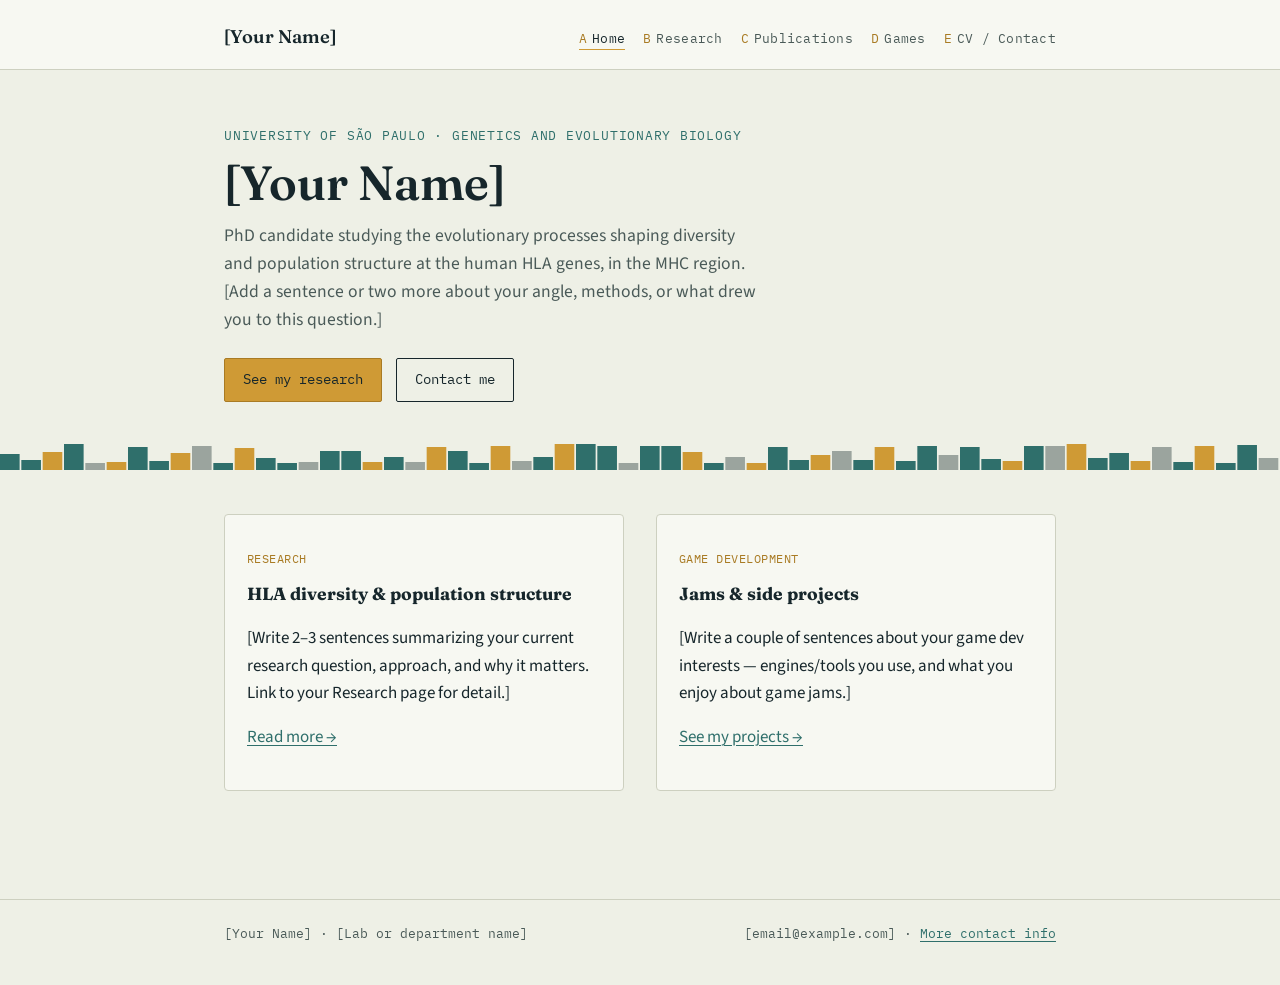
==== index.html @ cb24257e "Add files via upload" ====
<!DOCTYPE html>
<html lang="en">
<head>
<meta charset="UTF-8">
<meta name="viewport" content="width=device-width, initial-scale=1">
<title>[Your Name] — Genetics &amp; Evolutionary Biology</title>
<meta name="description" content="[One-sentence description of you and your work, for search engines and link previews]">
<link rel="preconnect" href="https://fonts.googleapis.com">
<link href="https://fonts.googleapis.com/css2?family=Fraunces:opsz,wght@9..144,500;9..144,600&family=Source+Sans+3:wght@400;600&family=IBM+Plex+Mono:wght@400;500&display=swap" rel="stylesheet">
<link rel="stylesheet" href="style.css">
</head>
<body>

<header class="site">
  <div class="site-header-inner">
    <a class="site-name" href="index.html">[Your Name]</a>
    <nav class="loci" aria-label="Primary">
      <a href="index.html" aria-current="page"><span class="tag">A</span>Home</a>
      <a href="research.html"><span class="tag">B</span>Research</a>
      <a href="publications.html"><span class="tag">C</span>Publications</a>
      <a href="games.html"><span class="tag">D</span>Games</a>
      <a href="cv.html"><span class="tag">E</span>CV / Contact</a>
    </nav>
  </div>
</header>

<main>
  <div class="wrap">
    <section class="hero">
      <p class="eyebrow">University of São Paulo · Genetics and Evolutionary Biology</p>
      <h1 class="display">[Your Name]</h1>
      <p class="subtitle">
        PhD candidate studying the evolutionary processes shaping diversity and population
        structure at the human HLA genes, in the MHC region.
        [Add a sentence or two more about your angle, methods, or what drew you to this question.]
      </p>
      <div class="cta-row">
        <a class="button primary" href="research.html">See my research</a>
        <a class="button" href="cv.html">Contact me</a>
      </div>
    </section>
  </div>

  <svg class="bar-divider" viewBox="0 0 900 28" preserveAspectRatio="none" xmlns="http://www.w3.org/2000/svg" aria-hidden="true"><rect x="0.0" y="12" width="13.80" height="16"/><rect x="15.0" y="18" width="13.80" height="10"/><rect x="30.0" y="10" width="13.80" height="18"/><rect x="45.0" y="2" width="13.80" height="26"/><rect x="60.0" y="21" width="13.80" height="7"/><rect x="75.0" y="20" width="13.80" height="8"/><rect x="90.0" y="5" width="13.80" height="23"/><rect x="105.0" y="19" width="13.80" height="9"/><rect x="120.0" y="11" width="13.80" height="17"/><rect x="135.0" y="4" width="13.80" height="24"/><rect x="150.0" y="21" width="13.80" height="7"/><rect x="165.0" y="6" width="13.80" height="22"/><rect x="180.0" y="16" width="13.80" height="12"/><rect x="195.0" y="21" width="13.80" height="7"/><rect x="210.0" y="20" width="13.80" height="8"/><rect x="225.0" y="9" width="13.80" height="19"/><rect x="240.0" y="9" width="13.80" height="19"/><rect x="255.0" y="20" width="13.80" height="8"/><rect x="270.0" y="15" width="13.80" height="13"/><rect x="285.0" y="20" width="13.80" height="8"/><rect x="300.0" y="5" width="13.80" height="23"/><rect x="315.0" y="9" width="13.80" height="19"/><rect x="330.0" y="21" width="13.80" height="7"/><rect x="345.0" y="4" width="13.80" height="24"/><rect x="360.0" y="19" width="13.80" height="9"/><rect x="375.0" y="15" width="13.80" height="13"/><rect x="390.0" y="2" width="13.80" height="26"/><rect x="405.0" y="2" width="13.80" height="26"/><rect x="420.0" y="4" width="13.80" height="24"/><rect x="435.0" y="21" width="13.80" height="7"/><rect x="450.0" y="4" width="13.80" height="24"/><rect x="465.0" y="4" width="13.80" height="24"/><rect x="480.0" y="10" width="13.80" height="18"/><rect x="495.0" y="21" width="13.80" height="7"/><rect x="510.0" y="15" width="13.80" height="13"/><rect x="525.0" y="21" width="13.80" height="7"/><rect x="540.0" y="5" width="13.80" height="23"/><rect x="555.0" y="18" width="13.80" height="10"/><rect x="570.0" y="13" width="13.80" height="15"/><rect x="585.0" y="9" width="13.80" height="19"/><rect x="600.0" y="18" width="13.80" height="10"/><rect x="615.0" y="5" width="13.80" height="23"/><rect x="630.0" y="19" width="13.80" height="9"/><rect x="645.0" y="4" width="13.80" height="24"/><rect x="660.0" y="13" width="13.80" height="15"/><rect x="675.0" y="5" width="13.80" height="23"/><rect x="690.0" y="17" width="13.80" height="11"/><rect x="705.0" y="19" width="13.80" height="9"/><rect x="720.0" y="4" width="13.80" height="24"/><rect x="735.0" y="4" width="13.80" height="24"/><rect x="750.0" y="2" width="13.80" height="26"/><rect x="765.0" y="16" width="13.80" height="12"/><rect x="780.0" y="11" width="13.80" height="17"/><rect x="795.0" y="19" width="13.80" height="9"/><rect x="810.0" y="5" width="13.80" height="23"/><rect x="825.0" y="20" width="13.80" height="8"/><rect x="840.0" y="4" width="13.80" height="24"/><rect x="855.0" y="21" width="13.80" height="7"/><rect x="870.0" y="3" width="13.80" height="25"/><rect x="885.0" y="16" width="13.80" height="12"/></svg>

  <div class="wrap">
    <section class="block two-col">
      <div class="card">
        <p class="tag-code">Research</p>
        <h3>HLA diversity &amp; population structure</h3>
        <p>[Write 2–3 sentences summarizing your current research question, approach, and why it matters. Link to your Research page for detail.]</p>
        <p><a href="research.html">Read more →</a></p>
      </div>
      <div class="card">
        <p class="tag-code">Game development</p>
        <h3>Jams &amp; side projects</h3>
        <p>[Write a couple of sentences about your game dev interests — engines/tools you use, and what you enjoy about game jams.]</p>
        <p><a href="games.html">See my projects →</a></p>
      </div>
    </section>
  </div>
</main>

<footer class="site">
  <div class="wrap">
    <span>[Your Name] · [Lab or department name]</span>
    <span>[email@example.com] · <a href="cv.html">More contact info</a></span>
  </div>
</footer>

</body>
</html>
---- style.css ----
/* ============================================================
   Design tokens
   Palette nods to lab materials: agar-pale background, deep
   ink-teal text, an ethidium-glow amber for emphasis, and a
   chromatogram teal for secondary accents.
   ============================================================ */
:root {
  --paper: #eef0e6;      /* pale sage — agar plate */
  --paper-raised: #f7f8f2;
  --ink: #16262b;        /* deep teal-black — body text */
  --ink-soft: #4a5a58;   /* muted text */
  --amber: #cf9a35;      /* UV-glow amber — primary accent */
  --amber-deep: #a97b24;
  --teal: #2f6f6b;       /* chromatogram teal — secondary accent */
  --line: #cdd0c0;       /* hairline dividers */

  --display: "Fraunces", Georgia, serif;
  --body: "Source Sans 3", -apple-system, BlinkMacSystemFont, sans-serif;
  --mono: "IBM Plex Mono", ui-monospace, Menlo, monospace;
}

* { box-sizing: border-box; }

html { scroll-behavior: smooth; }

body {
  margin: 0;
  background: var(--paper);
  color: var(--ink);
  font-family: var(--body);
  font-size: 17px;
  line-height: 1.6;
}

img { max-width: 100%; }

a {
  color: var(--teal);
  text-decoration-thickness: 1px;
  text-underline-offset: 3px;
}
a:hover { color: var(--amber-deep); }

:focus-visible {
  outline: 2px solid var(--amber);
  outline-offset: 3px;
}

.wrap {
  max-width: 880px;
  margin: 0 auto;
  padding: 0 24px;
}

/* ---------------- Header / nav ---------------- */

header.site {
  border-bottom: 1px solid var(--line);
  background: var(--paper-raised);
}

.site-header-inner {
  max-width: 880px;
  margin: 0 auto;
  padding: 22px 24px 18px;
  display: flex;
  flex-wrap: wrap;
  align-items: baseline;
  justify-content: space-between;
  gap: 12px;
}

.site-name {
  font-family: var(--display);
  font-size: 1.15rem;
  font-weight: 600;
  color: var(--ink);
  text-decoration: none;
}

nav.loci {
  display: flex;
  flex-wrap: wrap;
  gap: 4px 18px;
  font-family: var(--mono);
  font-size: 0.82rem;
  letter-spacing: 0.02em;
}

nav.loci a {
  color: var(--ink-soft);
  text-decoration: none;
  white-space: nowrap;
}
nav.loci a .tag {
  color: var(--amber-deep);
  margin-right: 5px;
}
nav.loci a:hover,
nav.loci a[aria-current="page"] {
  color: var(--ink);
}
nav.loci a[aria-current="page"] {
  border-bottom: 1px solid var(--amber);
}

/* ---------------- Diversity bar (signature motif) ----------------
   A strip of varying-height bars, styled after an allele-frequency
   spectrum, used as a divider between sections. Not literal data —
   a decorative echo of the subject. */

.bar-divider {
  display: block;
  width: 100%;
  height: 28px;
  margin: 0;
}
.bar-divider rect { fill: var(--teal); }
.bar-divider rect:nth-child(3n) { fill: var(--amber); }
.bar-divider rect:nth-child(5n) { fill: var(--ink-soft); opacity: 0.5; }

/* ---------------- Hero ---------------- */

.hero {
  padding: 56px 0 40px;
}

.eyebrow {
  font-family: var(--mono);
  font-size: 0.8rem;
  color: var(--teal);
  letter-spacing: 0.06em;
  text-transform: uppercase;
  margin: 0 0 10px;
}

h1.display {
  font-family: var(--display);
  font-weight: 600;
  font-size: clamp(2.1rem, 5vw, 3rem);
  line-height: 1.1;
  margin: 0 0 12px;
}

.subtitle {
  font-size: 1.1rem;
  color: var(--ink-soft);
  max-width: 60ch;
  margin: 0 0 24px;
}

.cta-row {
  display: flex;
  flex-wrap: wrap;
  gap: 14px;
}

.button {
  display: inline-block;
  font-family: var(--mono);
  font-size: 0.85rem;
  padding: 10px 18px;
  border: 1px solid var(--ink);
  border-radius: 2px;
  text-decoration: none;
  color: var(--ink);
}
.button:hover {
  background: var(--ink);
  color: var(--paper-raised);
}
.button.primary {
  background: var(--amber);
  border-color: var(--amber-deep);
  color: var(--ink);
}
.button.primary:hover {
  background: var(--amber-deep);
  color: var(--paper-raised);
}

/* ---------------- Sections ---------------- */

main { padding-bottom: 64px; }

section.block {
  padding: 44px 0;
  border-bottom: 1px solid var(--line);
}
section.block:last-of-type { border-bottom: none; }

h2.section-title {
  font-family: var(--display);
  font-size: 1.5rem;
  margin: 0 0 6px;
}

.section-lede {
  color: var(--ink-soft);
  max-width: 62ch;
  margin: 0 0 24px;
}

.two-col {
  display: grid;
  grid-template-columns: 1fr 1fr;
  gap: 32px;
}
@media (max-width: 640px) {
  .two-col { grid-template-columns: 1fr; }
}

.card {
  background: var(--paper-raised);
  border: 1px solid var(--line);
  border-radius: 4px;
  padding: 22px;
}

.card h3 {
  font-family: var(--display);
  font-size: 1.1rem;
  margin: 0 0 8px;
}

.tag-code {
  font-family: var(--mono);
  font-size: 0.75rem;
  color: var(--amber-deep);
  text-transform: uppercase;
  letter-spacing: 0.04em;
}

ul.plain {
  list-style: none;
  margin: 0;
  padding: 0;
}
ul.plain li {
  padding: 14px 0;
  border-top: 1px solid var(--line);
}
ul.plain li:first-child { border-top: none; }

.placeholder {
  color: var(--ink-soft);
  font-style: italic;
}

.contact-list {
  display: grid;
  gap: 10px;
  font-family: var(--mono);
  font-size: 0.95rem;
}

/* ---------------- Footer ---------------- */

footer.site {
  border-top: 1px solid var(--line);
  padding: 24px 0 40px;
}
footer.site .wrap {
  display: flex;
  flex-wrap: wrap;
  justify-content: space-between;
  gap: 12px;
  font-family: var(--mono);
  font-size: 0.8rem;
  color: var(--ink-soft);
}
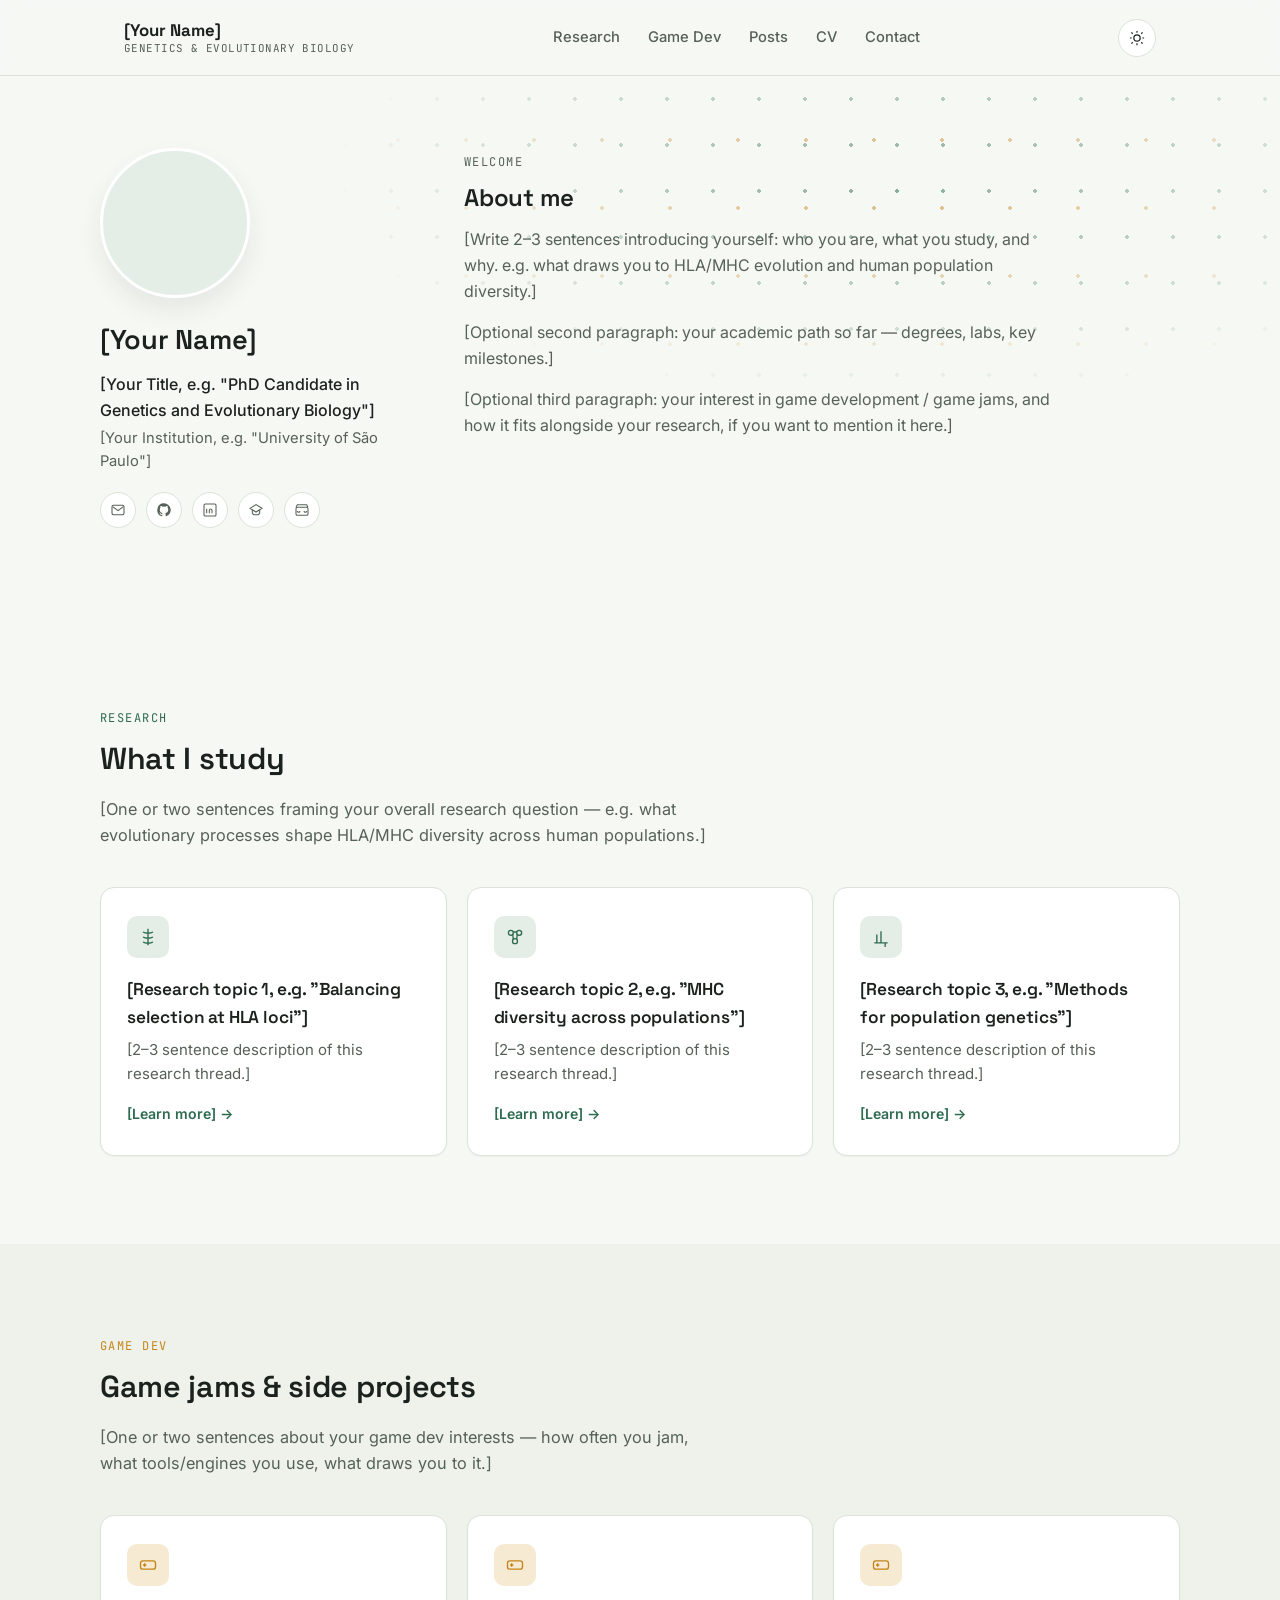
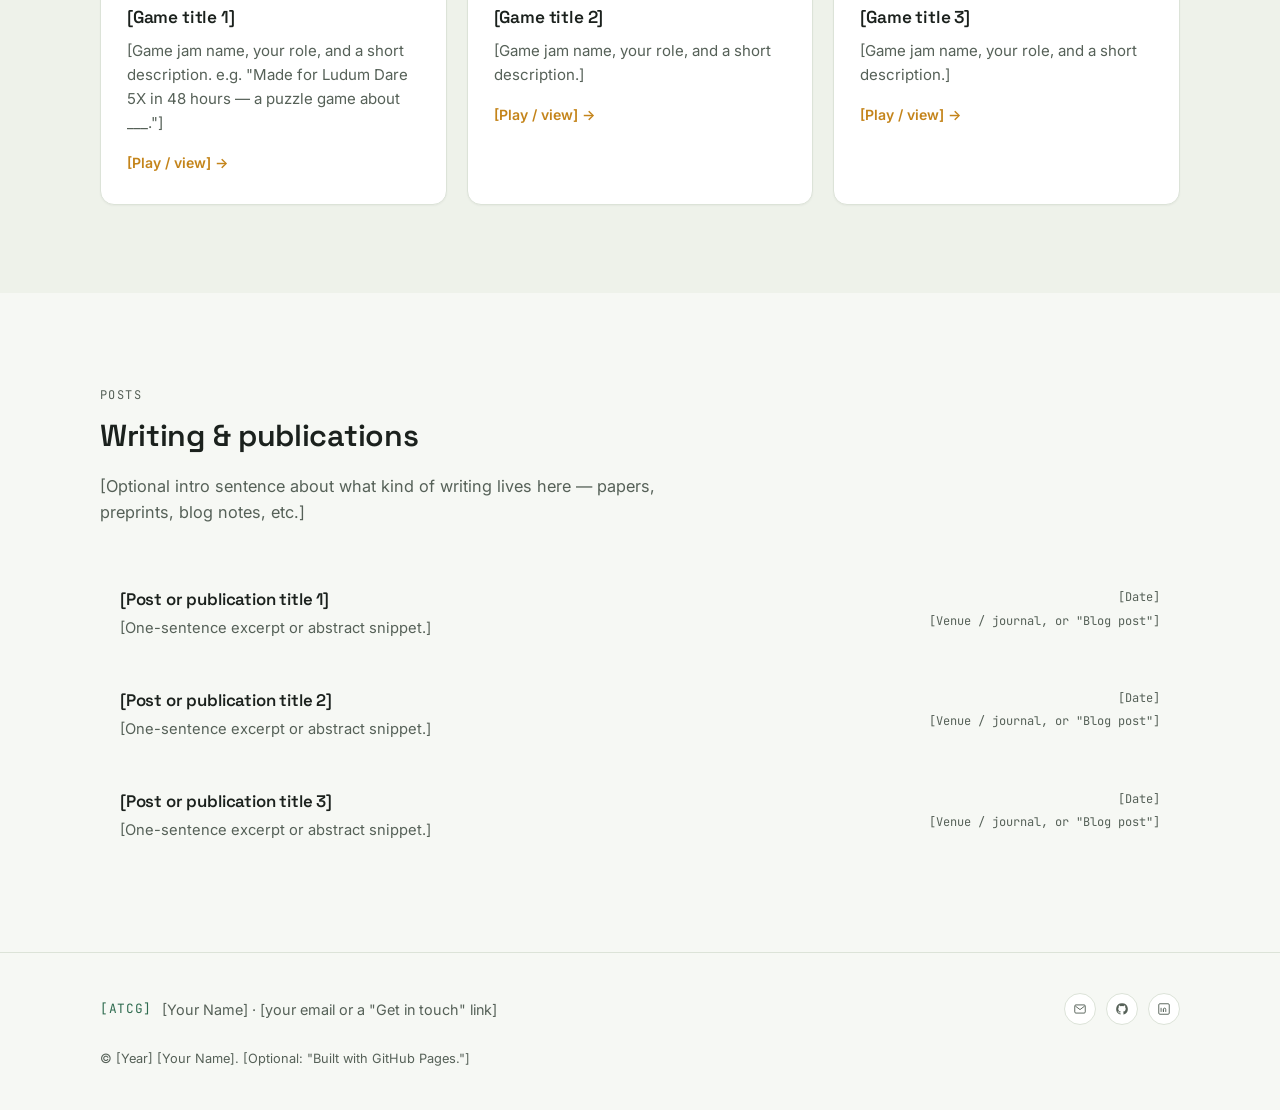
==== commit b781a16e: "First iteration" ====
--- a/index.html
+++ b/index.html
@@ -1,72 +1,244 @@
 <!DOCTYPE html>
-<html lang="en">
+<html lang="en" data-theme="light">
 <head>
 <meta charset="UTF-8">
-<meta name="viewport" content="width=device-width, initial-scale=1">
-<title>[Your Name] — Genetics &amp; Evolutionary Biology</title>
-<meta name="description" content="[One-sentence description of you and your work, for search engines and link previews]">
+<meta name="viewport" content="width=device-width, initial-scale=1.0">
+<title>[Your Name] — [Your Title]</title>
+<meta name="description" content="[Write a one-sentence description of you/your research for search engines and link previews]">
+
+<!-- Fonts: Space Grotesk (display), Inter (body), JetBrains Mono (utility/mono) -->
 <link rel="preconnect" href="https://fonts.googleapis.com">
-<link href="https://fonts.googleapis.com/css2?family=Fraunces:opsz,wght@9..144,500;9..144,600&family=Source+Sans+3:wght@400;600&family=IBM+Plex+Mono:wght@400;500&display=swap" rel="stylesheet">
+<link rel="preconnect" href="https://fonts.gstatic.com" crossorigin>
+<link href="https://fonts.googleapis.com/css2?family=Space+Grotesk:wght@500;600;700&family=Inter:wght@400;500;600&family=JetBrains+Mono:wght@400;500&display=swap" rel="stylesheet">
+
 <link rel="stylesheet" href="style.css">
 </head>
 <body>
 
-<header class="site">
-  <div class="site-header-inner">
-    <a class="site-name" href="index.html">[Your Name]</a>
-    <nav class="loci" aria-label="Primary">
-      <a href="index.html" aria-current="page"><span class="tag">A</span>Home</a>
-      <a href="research.html"><span class="tag">B</span>Research</a>
-      <a href="publications.html"><span class="tag">C</span>Publications</a>
-      <a href="games.html"><span class="tag">D</span>Games</a>
-      <a href="cv.html"><span class="tag">E</span>CV / Contact</a>
+<!-- ============ NAV ============ -->
+<header class="nav" id="nav">
+  <div class="nav-inner">
+    <a href="#top" class="nav-brand">
+      <span class="nav-name">[Your Name]</span>
+      <span class="nav-tagline">Genetics &amp; Evolutionary Biology</span>
+    </a>
+
+    <nav class="nav-links" id="nav-links">
+      <a href="#research">Research</a>
+      <a href="#gamedev">Game Dev</a>
+      <a href="#posts">Posts</a>
+      <a href="[link to your CV PDF]">CV</a>
+      <a href="#contact">Contact</a>
     </nav>
+
+    <div class="nav-controls">
+      <button class="theme-toggle" id="theme-toggle" aria-label="Toggle dark mode">
+        <svg class="icon-sun" viewBox="0 0 24 24" fill="none" stroke="currentColor" stroke-width="1.6"><circle cx="12" cy="12" r="4.2"/><path d="M12 2.5v2.4M12 19.1v2.4M4.6 4.6l1.7 1.7M17.7 17.7l1.7 1.7M2.5 12h2.4M19.1 12h2.4M4.6 19.4l1.7-1.7M17.7 6.3l1.7-1.7"/></svg>
+        <svg class="icon-moon" viewBox="0 0 24 24" fill="none" stroke="currentColor" stroke-width="1.6"><path d="M20 14.5A8.5 8.5 0 1 1 9.5 4a6.8 6.8 0 0 0 10.5 10.5z"/></svg>
+      </button>
+      <button class="nav-burger" id="nav-burger" aria-label="Open menu" aria-expanded="false">
+        <span></span><span></span><span></span>
+      </button>
+    </div>
   </div>
 </header>
 
-<main>
-  <div class="wrap">
-    <section class="hero">
-      <p class="eyebrow">University of São Paulo · Genetics and Evolutionary Biology</p>
-      <h1 class="display">[Your Name]</h1>
-      <p class="subtitle">
-        PhD candidate studying the evolutionary processes shaping diversity and population
-        structure at the human HLA genes, in the MHC region.
-        [Add a sentence or two more about your angle, methods, or what drew you to this question.]
-      </p>
-      <div class="cta-row">
-        <a class="button primary" href="research.html">See my research</a>
-        <a class="button" href="cv.html">Contact me</a>
-      </div>
-    </section>
-  </div>
-
-  <svg class="bar-divider" viewBox="0 0 900 28" preserveAspectRatio="none" xmlns="http://www.w3.org/2000/svg" aria-hidden="true"><rect x="0.0" y="12" width="13.80" height="16"/><rect x="15.0" y="18" width="13.80" height="10"/><rect x="30.0" y="10" width="13.80" height="18"/><rect x="45.0" y="2" width="13.80" height="26"/><rect x="60.0" y="21" width="13.80" height="7"/><rect x="75.0" y="20" width="13.80" height="8"/><rect x="90.0" y="5" width="13.80" height="23"/><rect x="105.0" y="19" width="13.80" height="9"/><rect x="120.0" y="11" width="13.80" height="17"/><rect x="135.0" y="4" width="13.80" height="24"/><rect x="150.0" y="21" width="13.80" height="7"/><rect x="165.0" y="6" width="13.80" height="22"/><rect x="180.0" y="16" width="13.80" height="12"/><rect x="195.0" y="21" width="13.80" height="7"/><rect x="210.0" y="20" width="13.80" height="8"/><rect x="225.0" y="9" width="13.80" height="19"/><rect x="240.0" y="9" width="13.80" height="19"/><rect x="255.0" y="20" width="13.80" height="8"/><rect x="270.0" y="15" width="13.80" height="13"/><rect x="285.0" y="20" width="13.80" height="8"/><rect x="300.0" y="5" width="13.80" height="23"/><rect x="315.0" y="9" width="13.80" height="19"/><rect x="330.0" y="21" width="13.80" height="7"/><rect x="345.0" y="4" width="13.80" height="24"/><rect x="360.0" y="19" width="13.80" height="9"/><rect x="375.0" y="15" width="13.80" height="13"/><rect x="390.0" y="2" width="13.80" height="26"/><rect x="405.0" y="2" width="13.80" height="26"/><rect x="420.0" y="4" width="13.80" height="24"/><rect x="435.0" y="21" width="13.80" height="7"/><rect x="450.0" y="4" width="13.80" height="24"/><rect x="465.0" y="4" width="13.80" height="24"/><rect x="480.0" y="10" width="13.80" height="18"/><rect x="495.0" y="21" width="13.80" height="7"/><rect x="510.0" y="15" width="13.80" height="13"/><rect x="525.0" y="21" width="13.80" height="7"/><rect x="540.0" y="5" width="13.80" height="23"/><rect x="555.0" y="18" width="13.80" height="10"/><rect x="570.0" y="13" width="13.80" height="15"/><rect x="585.0" y="9" width="13.80" height="19"/><rect x="600.0" y="18" width="13.80" height="10"/><rect x="615.0" y="5" width="13.80" height="23"/><rect x="630.0" y="19" width="13.80" height="9"/><rect x="645.0" y="4" width="13.80" height="24"/><rect x="660.0" y="13" width="13.80" height="15"/><rect x="675.0" y="5" width="13.80" height="23"/><rect x="690.0" y="17" width="13.80" height="11"/><rect x="705.0" y="19" width="13.80" height="9"/><rect x="720.0" y="4" width="13.80" height="24"/><rect x="735.0" y="4" width="13.80" height="24"/><rect x="750.0" y="2" width="13.80" height="26"/><rect x="765.0" y="16" width="13.80" height="12"/><rect x="780.0" y="11" width="13.80" height="17"/><rect x="795.0" y="19" width="13.80" height="9"/><rect x="810.0" y="5" width="13.80" height="23"/><rect x="825.0" y="20" width="13.80" height="8"/><rect x="840.0" y="4" width="13.80" height="24"/><rect x="855.0" y="21" width="13.80" height="7"/><rect x="870.0" y="3" width="13.80" height="25"/><rect x="885.0" y="16" width="13.80" height="12"/></svg>
-
-  <div class="wrap">
-    <section class="block two-col">
-      <div class="card">
-        <p class="tag-code">Research</p>
-        <h3>HLA diversity &amp; population structure</h3>
-        <p>[Write 2–3 sentences summarizing your current research question, approach, and why it matters. Link to your Research page for detail.]</p>
-        <p><a href="research.html">Read more →</a></p>
-      </div>
-      <div class="card">
-        <p class="tag-code">Game development</p>
-        <h3>Jams &amp; side projects</h3>
-        <p>[Write a couple of sentences about your game dev interests — engines/tools you use, and what you enjoy about game jams.]</p>
-        <p><a href="games.html">See my projects →</a></p>
-      </div>
-    </section>
-  </div>
+<main id="top">
+
+  <!-- ============ HERO ============ -->
+  <section class="hero">
+    <div class="hero-motif" aria-hidden="true"></div>
+    <div class="hero-inner">
+
+      <div class="hero-profile">
+        <div class="hero-photo">
+          <!-- Replace src below with your photo, e.g. assets/profile.jpg -->
+          <img src="[path to your photo]" alt="[Your Name]" onerror="this.style.display='none'; this.parentElement.classList.add('photo-empty')">
+        </div>
+        <h1 class="hero-name">[Your Name]</h1>
+        <p class="hero-role">[Your Title, e.g. "PhD Candidate in Genetics and Evolutionary Biology"]</p>
+        <p class="hero-affiliation">[Your Institution, e.g. "University of São Paulo"]</p>
+
+        <ul class="social-row">
+          <li><a href="[mailto:you@example.com]" aria-label="Email">
+            <svg viewBox="0 0 24 24" fill="none" stroke="currentColor" stroke-width="1.6"><rect x="3" y="5" width="18" height="14" rx="2"/><path d="m4 7 8 6 8-6"/></svg>
+          </a></li>
+          <li><a href="[your GitHub URL]" aria-label="GitHub">
+            <svg viewBox="0 0 24 24" fill="currentColor"><path d="M12 2a10 10 0 0 0-3.16 19.49c.5.09.68-.22.68-.48v-1.7c-2.78.6-3.37-1.34-3.37-1.34-.46-1.15-1.11-1.46-1.11-1.46-.91-.62.07-.6.07-.6 1 .07 1.53 1.03 1.53 1.03.89 1.53 2.34 1.09 2.91.83.09-.65.35-1.09.63-1.34-2.22-.25-4.56-1.11-4.56-4.94 0-1.09.39-1.98 1.03-2.68-.1-.25-.45-1.27.1-2.65 0 0 .84-.27 2.75 1.02a9.55 9.55 0 0 1 5 0c1.91-1.29 2.75-1.02 2.75-1.02.55 1.38.2 2.4.1 2.65.64.7 1.03 1.59 1.03 2.68 0 3.84-2.34 4.68-4.57 4.93.36.31.68.92.68 1.85v2.74c0 .27.18.58.69.48A10 10 0 0 0 12 2z"/></svg>
+          </a></li>
+          <li><a href="[your LinkedIn URL]" aria-label="LinkedIn">
+            <svg viewBox="0 0 24 24" fill="none" stroke="currentColor" stroke-width="1.6"><rect x="3" y="3" width="18" height="18" rx="2"/><path d="M7 10v7M7 7v.01M11 17v-4.5a2 2 0 0 1 4 0V17M11 12.5V17"/></svg>
+          </a></li>
+          <li><a href="[your Google Scholar URL]" aria-label="Google Scholar">
+            <svg viewBox="0 0 24 24" fill="none" stroke="currentColor" stroke-width="1.6"><path d="M3 9.5 12 4l9 5.5-9 5.5-9-5.5Z"/><path d="M6.5 11.5V16c0 1.5 2.5 3 5.5 3s5.5-1.5 5.5-3v-4.5"/></svg>
+          </a></li>
+          <li><a href="[your itch.io or game dev profile URL]" aria-label="itch.io">
+            <svg viewBox="0 0 24 24" fill="none" stroke="currentColor" stroke-width="1.6"><rect x="3" y="8" width="18" height="12" rx="2"/><path d="M3 8 5 4h14l2 4M9 13.5a2 2 0 1 1-4 0M19 13.5a2 2 0 1 1-4 0"/></svg>
+          </a></li>
+        </ul>
+      </div>
+
+      <div class="hero-bio">
+        <span class="eyebrow">Welcome</span>
+        <h2>About me</h2>
+        <p>[Write 2–3 sentences introducing yourself: who you are, what you study, and why. e.g. what draws you to HLA/MHC evolution and human population diversity.]</p>
+        <p>[Optional second paragraph: your academic path so far — degrees, labs, key milestones.]</p>
+        <p>[Optional third paragraph: your interest in game development / game jams, and how it fits alongside your research, if you want to mention it here.]</p>
+      </div>
+
+    </div>
+  </section>
+
+  <!-- ============ RESEARCH ============ -->
+  <section class="section" id="research">
+    <div class="section-inner">
+      <span class="eyebrow eyebrow-green">Research</span>
+      <h2 class="section-title">What I study</h2>
+      <p class="section-lede">[One or two sentences framing your overall research question — e.g. what evolutionary processes shape HLA/MHC diversity across human populations.]</p>
+
+      <div class="card-grid">
+
+        <article class="card card-green">
+          <div class="card-icon">
+            <svg viewBox="0 0 24 24" fill="none" stroke="currentColor" stroke-width="1.6"><path d="M12 2v20M6 6c3 2 9 2 12 0M6 12c3 2 9 2 12 0M6 18c3 2 9 2 12 0"/></svg>
+          </div>
+          <h3>[Research topic 1, e.g. "Balancing selection at HLA loci"]</h3>
+          <p>[2–3 sentence description of this research thread.]</p>
+          <a class="card-link" href="[link, e.g. to a paper or project page]">[Learn more] →</a>
+        </article>
+
+        <article class="card card-green">
+          <div class="card-icon">
+            <svg viewBox="0 0 24 24" fill="none" stroke="currentColor" stroke-width="1.6"><circle cx="7" cy="7" r="3"/><circle cx="17" cy="7" r="3"/><circle cx="12" cy="17" r="3"/><path d="M9.2 8.6 10 15M14.8 8.6 14 15M9.6 6h4.8"/></svg>
+          </div>
+          <h3>[Research topic 2, e.g. "MHC diversity across populations"]</h3>
+          <p>[2–3 sentence description of this research thread.]</p>
+          <a class="card-link" href="[link]">[Learn more] →</a>
+        </article>
+
+        <article class="card card-green">
+          <div class="card-icon">
+            <svg viewBox="0 0 24 24" fill="none" stroke="currentColor" stroke-width="1.6"><path d="M4 19h16M7 19V9M12 19V5M17 19v7"/></svg>
+          </div>
+          <h3>[Research topic 3, e.g. "Methods for population genetics"]</h3>
+          <p>[2–3 sentence description of this research thread.]</p>
+          <a class="card-link" href="[link]">[Learn more] →</a>
+        </article>
+
+      </div>
+    </div>
+  </section>
+
+  <!-- ============ GAME DEV ============ -->
+  <section class="section section-alt" id="gamedev">
+    <div class="section-inner">
+      <span class="eyebrow eyebrow-amber">Game Dev</span>
+      <h2 class="section-title">Game jams &amp; side projects</h2>
+      <p class="section-lede">[One or two sentences about your game dev interests — how often you jam, what tools/engines you use, what draws you to it.]</p>
+
+      <div class="card-grid">
+
+        <article class="card card-amber">
+          <div class="card-icon">
+            <svg viewBox="0 0 24 24" fill="none" stroke="currentColor" stroke-width="1.6"><rect x="3" y="7" width="18" height="10" rx="3"/><path d="M8 10v4M6 12h4M15.5 11.2h.01M18 13.2h.01"/></svg>
+          </div>
+          <h3>[Game title 1]</h3>
+          <p>[Game jam name, your role, and a short description. e.g. "Made for Ludum Dare 5X in 48 hours — a puzzle game about ___."]</p>
+          <a class="card-link" href="[link to itch.io page or repo]">[Play / view] →</a>
+        </article>
+
+        <article class="card card-amber">
+          <div class="card-icon">
+            <svg viewBox="0 0 24 24" fill="none" stroke="currentColor" stroke-width="1.6"><rect x="3" y="7" width="18" height="10" rx="3"/><path d="M8 10v4M6 12h4M15.5 11.2h.01M18 13.2h.01"/></svg>
+          </div>
+          <h3>[Game title 2]</h3>
+          <p>[Game jam name, your role, and a short description.]</p>
+          <a class="card-link" href="[link]">[Play / view] →</a>
+        </article>
+
+        <article class="card card-amber">
+          <div class="card-icon">
+            <svg viewBox="0 0 24 24" fill="none" stroke="currentColor" stroke-width="1.6"><rect x="3" y="7" width="18" height="10" rx="3"/><path d="M8 10v4M6 12h4M15.5 11.2h.01M18 13.2h.01"/></svg>
+          </div>
+          <h3>[Game title 3]</h3>
+          <p>[Game jam name, your role, and a short description.]</p>
+          <a class="card-link" href="[link]">[Play / view] →</a>
+        </article>
+
+      </div>
+    </div>
+  </section>
+
+  <!-- ============ POSTS / PUBLICATIONS ============ -->
+  <section class="section" id="posts">
+    <div class="section-inner">
+      <span class="eyebrow">Posts</span>
+      <h2 class="section-title">Writing &amp; publications</h2>
+      <p class="section-lede">[Optional intro sentence about what kind of writing lives here — papers, preprints, blog notes, etc.]</p>
+
+      <div class="post-list">
+
+        <a class="post-row" href="[link to post/paper 1]">
+          <div class="post-row-main">
+            <h3>[Post or publication title 1]</h3>
+            <p>[One-sentence excerpt or abstract snippet.]</p>
+          </div>
+          <div class="post-row-meta">
+            <span>[Date]</span>
+            <span>[Venue / journal, or "Blog post"]</span>
+          </div>
+        </a>
+
+        <a class="post-row" href="[link to post/paper 2]">
+          <div class="post-row-main">
+            <h3>[Post or publication title 2]</h3>
+            <p>[One-sentence excerpt or abstract snippet.]</p>
+          </div>
+          <div class="post-row-meta">
+            <span>[Date]</span>
+            <span>[Venue / journal, or "Blog post"]</span>
+          </div>
+        </a>
+
+        <a class="post-row" href="[link to post/paper 3]">
+          <div class="post-row-main">
+            <h3>[Post or publication title 3]</h3>
+            <p>[One-sentence excerpt or abstract snippet.]</p>
+          </div>
+          <div class="post-row-meta">
+            <span>[Date]</span>
+            <span>[Venue / journal, or "Blog post"]</span>
+          </div>
+        </a>
+
+      </div>
+    </div>
+  </section>
+
 </main>
 
-<footer class="site">
-  <div class="wrap">
-    <span>[Your Name] · [Lab or department name]</span>
-    <span>[email@example.com] · <a href="cv.html">More contact info</a></span>
+<!-- ============ FOOTER ============ -->
+<footer class="footer" id="contact">
+  <div class="footer-inner">
+    <p class="footer-line">
+      <span class="mono-tag">[ATCG]</span>
+      [Your Name] · [your email or a "Get in touch" link]
+    </p>
+    <ul class="social-row social-row-footer">
+      <li><a href="[mailto:you@example.com]" aria-label="Email">
+        <svg viewBox="0 0 24 24" fill="none" stroke="currentColor" stroke-width="1.6"><rect x="3" y="5" width="18" height="14" rx="2"/><path d="m4 7 8 6 8-6"/></svg>
+      </a></li>
+      <li><a href="[your GitHub URL]" aria-label="GitHub">
+        <svg viewBox="0 0 24 24" fill="currentColor"><path d="M12 2a10 10 0 0 0-3.16 19.49c.5.09.68-.22.68-.48v-1.7c-2.78.6-3.37-1.34-3.37-1.34-.46-1.15-1.11-1.46-1.11-1.46-.91-.62.07-.6.07-.6 1 .07 1.53 1.03 1.53 1.03.89 1.53 2.34 1.09 2.91.83.09-.65.35-1.09.63-1.34-2.22-.25-4.56-1.11-4.56-4.94 0-1.09.39-1.98 1.03-2.68-.1-.25-.45-1.27.1-2.65 0 0 .84-.27 2.75 1.02a9.55 9.55 0 0 1 5 0c1.91-1.29 2.75-1.02 2.75-1.02.55 1.38.2 2.4.1 2.65.64.7 1.03 1.59 1.03 2.68 0 3.84-2.34 4.68-4.57 4.93.36.31.68.92.68 1.85v2.74c0 .27.18.58.69.48A10 10 0 0 0 12 2z"/></svg>
+      </a></li>
+      <li><a href="[your LinkedIn URL]" aria-label="LinkedIn">
+        <svg viewBox="0 0 24 24" fill="none" stroke="currentColor" stroke-width="1.6"><rect x="3" y="3" width="18" height="18" rx="2"/><path d="M7 10v7M7 7v.01M11 17v-4.5a2 2 0 0 1 4 0V17M11 12.5V17"/></svg>
+      </a></li>
+    </ul>
+    <p class="footer-copy">© [Year] [Your Name]. [Optional: "Built with GitHub Pages."]</p>
   </div>
 </footer>
 
+<script src="script.js"></script>
 </body>
-</html>
+</html>
--- a/style.css
+++ b/style.css
@@ -1,271 +1,312 @@
-/* ============================================================
-   Design tokens
-   Palette nods to lab materials: agar-pale background, deep
-   ink-teal text, an ethidium-glow amber for emphasis, and a
-   chromatogram teal for secondary accents.
-   ============================================================ */
-:root {
-  --paper: #eef0e6;      /* pale sage — agar plate */
-  --paper-raised: #f7f8f2;
-  --ink: #16262b;        /* deep teal-black — body text */
-  --ink-soft: #4a5a58;   /* muted text */
-  --amber: #cf9a35;      /* UV-glow amber — primary accent */
-  --amber-deep: #a97b24;
-  --teal: #2f6f6b;       /* chromatogram teal — secondary accent */
-  --line: #cdd0c0;       /* hairline dividers */
-
-  --display: "Fraunces", Georgia, serif;
-  --body: "Source Sans 3", -apple-system, BlinkMacSystemFont, sans-serif;
-  --mono: "IBM Plex Mono", ui-monospace, Menlo, monospace;
-}
-
-* { box-sizing: border-box; }
-
-html { scroll-behavior: smooth; }
-
-body {
-  margin: 0;
-  background: var(--paper);
-  color: var(--ink);
-  font-family: var(--body);
-  font-size: 17px;
+/* =========================================================
+   TOKENS
+   ========================================================= */
+:root{
+  --bg: #F6F8F4;
+  --bg-alt: #EEF2EA;
+  --card-bg: #FFFFFF;
+  --text: #1B211D;
+  --text-muted: #566158;
+  --border: #DCE3D8;
+
+  --green: #2E6B4F;
+  --green-soft: #E4EEE7;
+  --amber: #C4841A;
+  --amber-soft: #F7EAD3;
+  --coral: #C24B33;
+
+  --shadow: 0 1px 2px rgba(27,33,29,0.04);
+  --shadow-hover: 0 12px 24px rgba(27,33,29,0.08);
+
+  --font-display: "Space Grotesk", sans-serif;
+  --font-body: "Inter", sans-serif;
+  --font-mono: "JetBrains Mono", monospace;
+
+  --radius: 14px;
+  --nav-h: 76px;
+}
+
+[data-theme="dark"]{
+  --bg: #14181C;
+  --bg-alt: #1B211D;
+  --card-bg: #1E2521;
+  --text: #E7ECE7;
+  --text-muted: #9BABA0;
+  --border: #2B322D;
+
+  --green: #4C9A73;
+  --green-soft: #1E2E27;
+  --amber: #E2A63C;
+  --amber-soft: #2E2618;
+  --coral: #E07A5D;
+
+  --shadow: 0 1px 2px rgba(0,0,0,0.2);
+  --shadow-hover: 0 16px 32px rgba(0,0,0,0.35);
+}
+
+*{ box-sizing: border-box; }
+html{ scroll-behavior: smooth; scroll-padding-top: calc(var(--nav-h) + 12px); }
+
+body{
+  margin:0;
+  background: var(--bg);
+  color: var(--text);
+  font-family: var(--font-body);
+  font-size: 16px;
   line-height: 1.6;
-}
-
-img { max-width: 100%; }
-
-a {
-  color: var(--teal);
-  text-decoration-thickness: 1px;
-  text-underline-offset: 3px;
-}
-a:hover { color: var(--amber-deep); }
-
-:focus-visible {
-  outline: 2px solid var(--amber);
-  outline-offset: 3px;
-}
-
-.wrap {
-  max-width: 880px;
-  margin: 0 auto;
+  transition: background .25s ease, color .25s ease;
+}
+
+h1,h2,h3{
+  font-family: var(--font-display);
+  font-weight: 600;
+  letter-spacing: -0.01em;
+  margin: 0 0 .4em;
+}
+
+a{ color: inherit; text-decoration: none; }
+p{ margin: 0 0 1em; color: var(--text-muted); }
+ul{ list-style: none; margin:0; padding:0; }
+
+.eyebrow{
+  display:inline-block;
+  font-family: var(--font-mono);
+  font-size: .75rem;
+  letter-spacing: .12em;
+  text-transform: uppercase;
+  color: var(--text-muted);
+  margin-bottom: .6em;
+}
+.eyebrow-green{ color: var(--green); }
+.eyebrow-amber{ color: var(--amber); }
+
+.mono-tag{
+  font-family: var(--font-mono);
+  font-size: .8rem;
+  color: var(--green);
+  letter-spacing: .05em;
+}
+
+/* =========================================================
+   NAV
+   ========================================================= */
+.nav{
+  position: sticky; top:0; z-index: 100;
+  height: var(--nav-h);
+  background: color-mix(in srgb, var(--bg) 88%, transparent);
+  backdrop-filter: blur(10px);
+  border-bottom: 1px solid var(--border);
+}
+.nav-inner{
+  max-width: 1080px; margin: 0 auto; height:100%;
   padding: 0 24px;
-}
-
-/* ---------------- Header / nav ---------------- */
-
-header.site {
-  border-bottom: 1px solid var(--line);
-  background: var(--paper-raised);
-}
-
-.site-header-inner {
-  max-width: 880px;
-  margin: 0 auto;
-  padding: 22px 24px 18px;
-  display: flex;
-  flex-wrap: wrap;
-  align-items: baseline;
-  justify-content: space-between;
-  gap: 12px;
-}
-
-.site-name {
-  font-family: var(--display);
-  font-size: 1.15rem;
-  font-weight: 600;
-  color: var(--ink);
-  text-decoration: none;
-}
-
-nav.loci {
-  display: flex;
-  flex-wrap: wrap;
-  gap: 4px 18px;
-  font-family: var(--mono);
-  font-size: 0.82rem;
-  letter-spacing: 0.02em;
-}
-
-nav.loci a {
-  color: var(--ink-soft);
-  text-decoration: none;
-  white-space: nowrap;
-}
-nav.loci a .tag {
-  color: var(--amber-deep);
-  margin-right: 5px;
-}
-nav.loci a:hover,
-nav.loci a[aria-current="page"] {
-  color: var(--ink);
-}
-nav.loci a[aria-current="page"] {
-  border-bottom: 1px solid var(--amber);
-}
-
-/* ---------------- Diversity bar (signature motif) ----------------
-   A strip of varying-height bars, styled after an allele-frequency
-   spectrum, used as a divider between sections. Not literal data —
-   a decorative echo of the subject. */
-
-.bar-divider {
-  display: block;
-  width: 100%;
-  height: 28px;
-  margin: 0;
-}
-.bar-divider rect { fill: var(--teal); }
-.bar-divider rect:nth-child(3n) { fill: var(--amber); }
-.bar-divider rect:nth-child(5n) { fill: var(--ink-soft); opacity: 0.5; }
-
-/* ---------------- Hero ---------------- */
-
-.hero {
-  padding: 56px 0 40px;
-}
-
-.eyebrow {
-  font-family: var(--mono);
-  font-size: 0.8rem;
-  color: var(--teal);
-  letter-spacing: 0.06em;
-  text-transform: uppercase;
-  margin: 0 0 10px;
-}
-
-h1.display {
-  font-family: var(--display);
-  font-weight: 600;
-  font-size: clamp(2.1rem, 5vw, 3rem);
-  line-height: 1.1;
-  margin: 0 0 12px;
-}
-
-.subtitle {
-  font-size: 1.1rem;
-  color: var(--ink-soft);
-  max-width: 60ch;
-  margin: 0 0 24px;
-}
-
-.cta-row {
-  display: flex;
-  flex-wrap: wrap;
-  gap: 14px;
-}
-
-.button {
-  display: inline-block;
-  font-family: var(--mono);
-  font-size: 0.85rem;
-  padding: 10px 18px;
-  border: 1px solid var(--ink);
-  border-radius: 2px;
-  text-decoration: none;
-  color: var(--ink);
-}
-.button:hover {
-  background: var(--ink);
-  color: var(--paper-raised);
-}
-.button.primary {
-  background: var(--amber);
-  border-color: var(--amber-deep);
-  color: var(--ink);
-}
-.button.primary:hover {
-  background: var(--amber-deep);
-  color: var(--paper-raised);
-}
-
-/* ---------------- Sections ---------------- */
-
-main { padding-bottom: 64px; }
-
-section.block {
-  padding: 44px 0;
-  border-bottom: 1px solid var(--line);
-}
-section.block:last-of-type { border-bottom: none; }
-
-h2.section-title {
-  font-family: var(--display);
-  font-size: 1.5rem;
-  margin: 0 0 6px;
-}
-
-.section-lede {
-  color: var(--ink-soft);
-  max-width: 62ch;
-  margin: 0 0 24px;
-}
-
-.two-col {
-  display: grid;
-  grid-template-columns: 1fr 1fr;
-  gap: 32px;
-}
-@media (max-width: 640px) {
-  .two-col { grid-template-columns: 1fr; }
-}
-
-.card {
-  background: var(--paper-raised);
-  border: 1px solid var(--line);
-  border-radius: 4px;
-  padding: 22px;
-}
-
-.card h3 {
-  font-family: var(--display);
-  font-size: 1.1rem;
-  margin: 0 0 8px;
-}
-
-.tag-code {
-  font-family: var(--mono);
-  font-size: 0.75rem;
-  color: var(--amber-deep);
-  text-transform: uppercase;
-  letter-spacing: 0.04em;
-}
-
-ul.plain {
-  list-style: none;
-  margin: 0;
-  padding: 0;
-}
-ul.plain li {
-  padding: 14px 0;
-  border-top: 1px solid var(--line);
-}
-ul.plain li:first-child { border-top: none; }
-
-.placeholder {
-  color: var(--ink-soft);
-  font-style: italic;
-}
-
-.contact-list {
-  display: grid;
-  gap: 10px;
-  font-family: var(--mono);
-  font-size: 0.95rem;
-}
-
-/* ---------------- Footer ---------------- */
-
-footer.site {
-  border-top: 1px solid var(--line);
-  padding: 24px 0 40px;
-}
-footer.site .wrap {
-  display: flex;
-  flex-wrap: wrap;
-  justify-content: space-between;
-  gap: 12px;
-  font-family: var(--mono);
-  font-size: 0.8rem;
-  color: var(--ink-soft);
-}
+  display:flex; align-items:center; justify-content:space-between;
+  gap: 24px;
+}
+.nav-brand{ display:flex; flex-direction:column; line-height:1.2; }
+.nav-name{
+  font-family: var(--font-display); font-weight:700; font-size:1.05rem;
+}
+.nav-tagline{
+  font-family: var(--font-mono); font-size:.68rem; letter-spacing:.04em;
+  color: var(--text-muted); text-transform: uppercase; margin-top:2px;
+}
+.nav-links{ display:flex; gap: 28px; }
+.nav-links a{
+  font-size:.92rem; font-weight:500; color: var(--text-muted);
+  position:relative; padding: 4px 0;
+  transition: color .2s ease;
+}
+.nav-links a:hover, .nav-links a:focus-visible{ color: var(--green); }
+.nav-links a::after{
+  content:""; position:absolute; left:0; bottom:-2px;
+  width:0; height:2px; background: var(--green);
+  transition: width .2s ease;
+}
+.nav-links a:hover::after{ width:100%; }
+
+.nav-controls{ display:flex; align-items:center; gap:12px; }
+.theme-toggle{
+  width:38px; height:38px; border-radius:999px;
+  border:1px solid var(--border); background: var(--card-bg);
+  color: var(--text); cursor:pointer;
+  display:flex; align-items:center; justify-content:center;
+  transition: border-color .2s ease, transform .2s ease;
+}
+.theme-toggle:hover{ border-color: var(--green); transform: translateY(-1px); }
+.theme-toggle svg{ width:18px; height:18px; }
+.theme-toggle .icon-moon{ display:none; }
+[data-theme="dark"] .theme-toggle .icon-sun{ display:none; }
+[data-theme="dark"] .theme-toggle .icon-moon{ display:block; }
+
+.nav-burger{
+  display:none; width:38px; height:38px; border-radius:8px;
+  border:1px solid var(--border); background: var(--card-bg);
+  cursor:pointer; flex-direction:column; align-items:center; justify-content:center; gap:4px;
+}
+.nav-burger span{ width:16px; height:2px; background: var(--text); border-radius:2px; }
+
+/* =========================================================
+   HERO
+   ========================================================= */
+.hero{ position: relative; overflow: hidden; padding: 72px 24px 88px; }
+
+.hero-motif{
+  position:absolute; inset:0; z-index:0; pointer-events:none;
+  opacity:.55;
+  background-image:
+    radial-gradient(circle, var(--green) 1.6px, transparent 1.6px),
+    radial-gradient(circle, var(--amber) 1.6px, transparent 1.6px);
+  background-size: 46px 46px, 68px 68px;
+  background-position: 0 0, 24px 30px;
+  -webkit-mask-image: radial-gradient(ellipse 60% 55% at 70% 20%, black, transparent 75%);
+          mask-image: radial-gradient(ellipse 60% 55% at 70% 20%, black, transparent 75%);
+}
+[data-theme="dark"] .hero-motif{ opacity:.35; }
+
+.hero-inner{
+  position:relative; z-index:1;
+  max-width: 1080px; margin:0 auto;
+  display:grid; grid-template-columns: 300px 1fr; gap: 64px;
+}
+
+.hero-photo{
+  width:150px; height:150px; border-radius:50%;
+  overflow:hidden; border: 3px solid var(--card-bg);
+  box-shadow: var(--shadow-hover);
+  background: var(--green-soft);
+  margin-bottom: 20px;
+}
+.hero-photo img{ width:100%; height:100%; object-fit:cover; display:block; }
+.hero-photo.photo-empty{ display:flex; align-items:center; justify-content:center; }
+
+.hero-name{ font-size: 1.7rem; }
+.hero-role{ margin:0 0 .2em; color: var(--text); font-weight:500; }
+.hero-affiliation{ color: var(--text-muted); font-size:.92rem; margin-bottom:1.2em; }
+
+.social-row{ display:flex; gap:10px; }
+.social-row a{
+  width:36px; height:36px; border-radius:999px;
+  border:1px solid var(--border); background: var(--card-bg);
+  display:flex; align-items:center; justify-content:center;
+  color: var(--text-muted);
+  transition: color .2s ease, border-color .2s ease, transform .2s ease;
+}
+.social-row a svg{ width:16px; height:16px; }
+.social-row a:hover{ color: var(--green); border-color: var(--green); transform: translateY(-2px); }
+
+.hero-bio h2{ font-size: 1.5rem; }
+.hero-bio p{ max-width: 60ch; }
+
+/* =========================================================
+   SECTIONS
+   ========================================================= */
+.section{ padding: 88px 24px; }
+.section-alt{ background: var(--bg-alt); }
+.section-inner{ max-width: 1080px; margin:0 auto; }
+.section-title{ font-size: 1.9rem; }
+.section-lede{ max-width: 62ch; font-size:1.02rem; margin-bottom: 2.4em; }
+
+.card-grid{
+  display:grid; grid-template-columns: repeat(3, 1fr); gap:20px;
+}
+
+.card{
+  background: var(--card-bg);
+  border: 1px solid var(--border);
+  border-radius: var(--radius);
+  padding: 28px 26px;
+  box-shadow: var(--shadow);
+  transition: transform .25s ease, box-shadow .25s ease, border-color .25s ease;
+}
+.card:hover{
+  transform: translateY(-5px);
+  box-shadow: var(--shadow-hover);
+}
+.card-green:hover{ border-color: var(--green); }
+.card-amber:hover{ border-color: var(--amber); }
+
+.card-icon{
+  width:42px; height:42px; border-radius:10px;
+  display:flex; align-items:center; justify-content:center;
+  margin-bottom: 18px;
+}
+.card-green .card-icon{ background: var(--green-soft); color: var(--green); }
+.card-amber .card-icon{ background: var(--amber-soft); color: var(--amber); }
+.card-icon svg{ width:20px; height:20px; }
+
+.card h3{ font-size: 1.08rem; }
+.card p{ font-size:.94rem; }
+
+.card-link{
+  display:inline-block; font-size:.88rem; font-weight:600;
+  color: var(--green);
+}
+.card-amber .card-link{ color: var(--amber); }
+.card-link:hover{ text-decoration: underline; }
+
+/* =========================================================
+   POST LIST
+   ========================================================= */
+.post-list{ display:flex; flex-direction:column; gap:2px; }
+.post-row{
+  display:flex; justify-content:space-between; align-items:flex-start;
+  gap: 24px;
+  padding: 22px 20px;
+  border-radius: 10px;
+  transition: background .2s ease, transform .2s ease;
+}
+.post-row:hover{ background: var(--card-bg); transform: translateX(4px); }
+.post-row-main h3{ font-size: 1.05rem; margin-bottom:.25em; }
+.post-row-main p{ margin:0; font-size:.92rem; }
+.post-row-meta{
+  display:flex; flex-direction:column; align-items:flex-end;
+  font-family: var(--font-mono); font-size:.75rem; color: var(--text-muted);
+  white-space:nowrap; gap:4px; padding-top:2px;
+}
+
+/* =========================================================
+   FOOTER
+   ========================================================= */
+.footer{ border-top:1px solid var(--border); padding: 40px 24px; }
+.footer-inner{
+  max-width:1080px; margin:0 auto;
+  display:flex; flex-wrap:wrap; align-items:center; justify-content:space-between; gap:16px;
+}
+.footer-line{ margin:0; font-size:.9rem; display:flex; align-items:center; gap:10px; }
+.footer-copy{ margin:0; font-size:.8rem; color: var(--text-muted); width:100%; order:3; padding-top:8px; }
+.social-row-footer a{ width:32px; height:32px; }
+.social-row-footer a svg{ width:14px; height:14px; }
+
+/* =========================================================
+   RESPONSIVE
+   ========================================================= */
+@media (max-width: 860px){
+  .card-grid{ grid-template-columns: repeat(2, 1fr); }
+  .hero-inner{ grid-template-columns: 1fr; gap: 32px; }
+}
+
+@media (max-width: 640px){
+  .card-grid{ grid-template-columns: 1fr; }
+  .nav-links{
+    position:absolute; top: var(--nav-h); left:0; right:0;
+    background: var(--bg); border-bottom:1px solid var(--border);
+    flex-direction:column; padding: 12px 24px 20px; gap: 14px;
+    display:none;
+  }
+  .nav-links.open{ display:flex; }
+  .nav-burger{ display:flex; }
+  .post-row{ flex-direction:column; }
+  .post-row-meta{ flex-direction:row; align-items:center; }
+}
+
+/* Respect reduced motion */
+@media (prefers-reduced-motion: reduce){
+  *{ transition: none !important; scroll-behavior:auto !important; }
+}
+
+/* Visible keyboard focus */
+a:focus-visible, button:focus-visible{
+  outline: 2px solid var(--green);
+  outline-offset: 2px;
+}
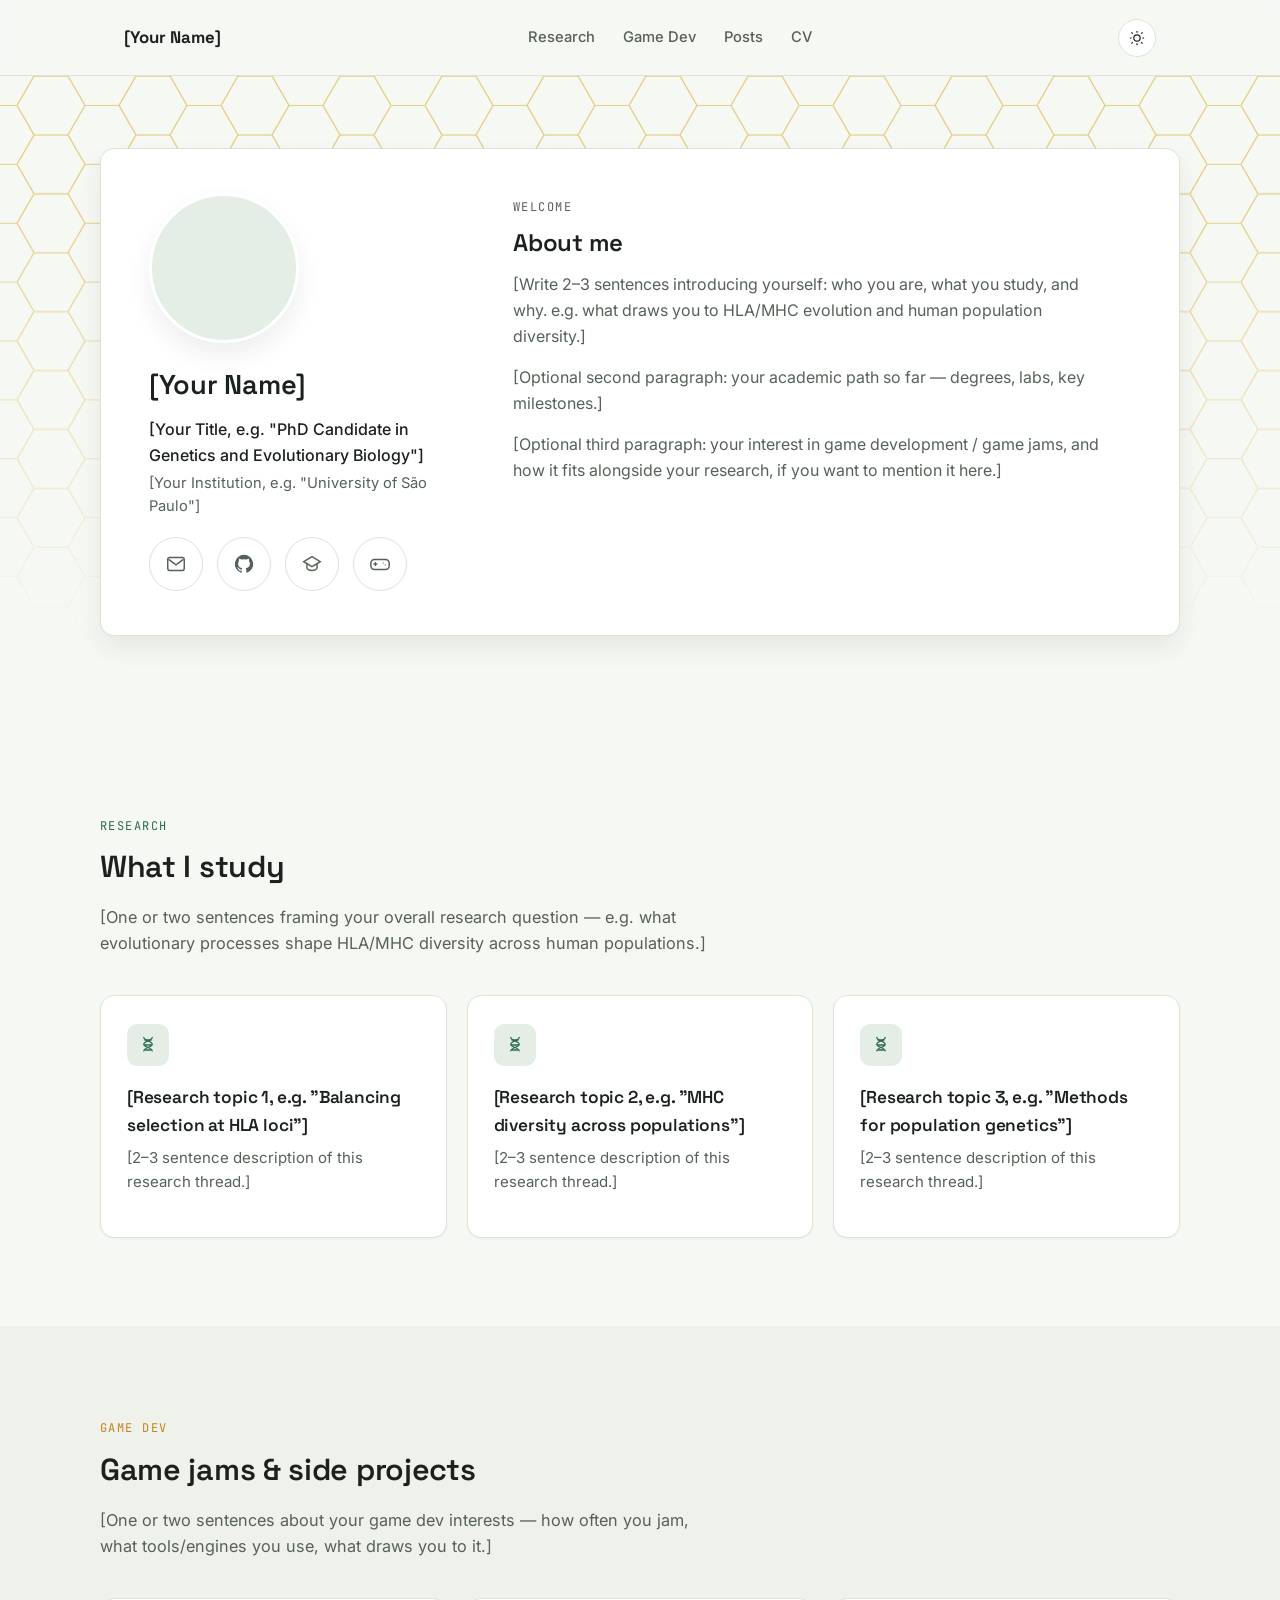
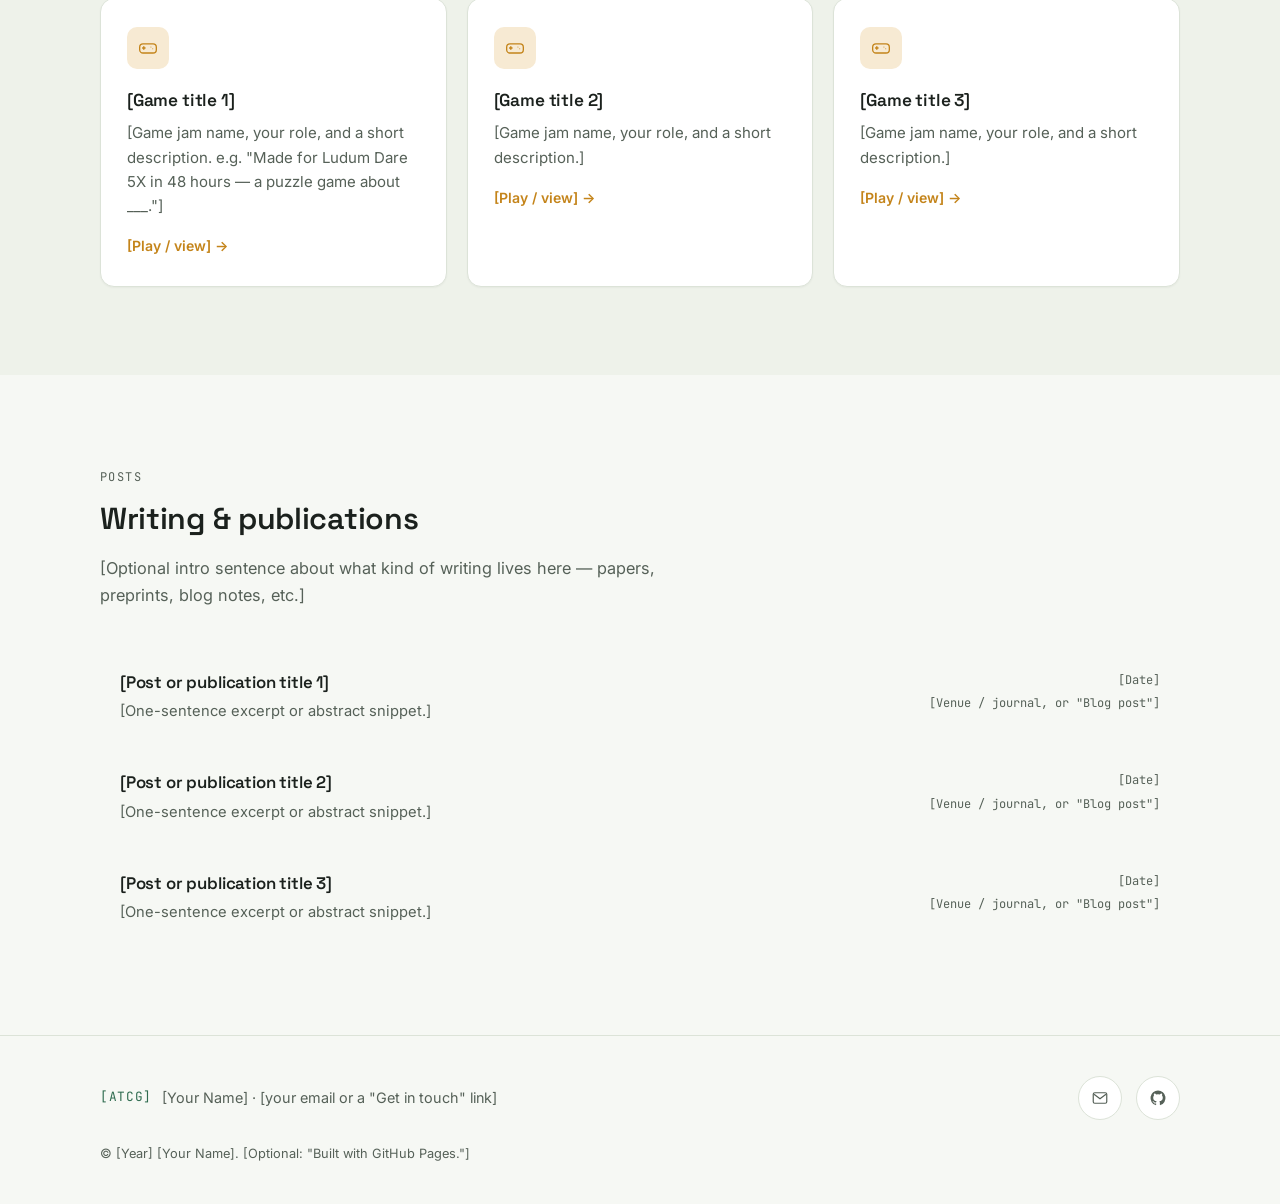
==== commit 7537d9da: "Second iteration" ====
--- a/index.html
+++ b/index.html
@@ -20,7 +20,6 @@
   <div class="nav-inner">
     <a href="#top" class="nav-brand">
       <span class="nav-name">[Your Name]</span>
-      <span class="nav-tagline">Genetics &amp; Evolutionary Biology</span>
     </a>
 
     <nav class="nav-links" id="nav-links">
@@ -28,7 +27,6 @@
       <a href="#gamedev">Game Dev</a>
       <a href="#posts">Posts</a>
       <a href="[link to your CV PDF]">CV</a>
-      <a href="#contact">Contact</a>
     </nav>
 
     <div class="nav-controls">
@@ -47,7 +45,19 @@
 
   <!-- ============ HERO ============ -->
   <section class="hero">
-    <div class="hero-motif" aria-hidden="true"></div>
+    <svg class="hero-motif" aria-hidden="true" xmlns="http://www.w3.org/2000/svg" preserveAspectRatio="none">
+      <defs>
+        <pattern id="honeycomb" x="0" y="0" width="102" height="58.89" patternUnits="userSpaceOnUse">
+          <polygon class="hex-line" points="34.00,0.00 17.00,29.44 -17.00,29.44 -34.00,0.00 -17.00,-29.44 17.00,-29.44"/>
+          <polygon class="hex-line" points="34.00,58.89 17.00,88.33 -17.00,88.33 -34.00,58.89 -17.00,29.44 17.00,29.44"/>
+          <polygon class="hex-line" points="136.00,0.00 119.00,29.44 85.00,29.44 68.00,0.00 85.00,-29.44 119.00,-29.44"/>
+          <polygon class="hex-line" points="136.00,58.89 119.00,88.33 85.00,88.33 68.00,58.89 85.00,29.44 119.00,29.44"/>
+          <polygon class="hex-line" points="85.00,29.44 68.00,58.89 34.00,58.89 17.00,29.44 34.00,0.00 68.00,0.00"/>
+          <polygon class="hex-line" points="85.00,-29.44 68.00,0.00 34.00,0.00 17.00,-29.44 34.00,-58.89 68.00,-58.89"/>
+        </pattern>
+      </defs>
+      <rect width="100%" height="100%" fill="url(#honeycomb)"/>
+    </svg>
     <div class="hero-inner">
 
       <div class="hero-profile">
@@ -66,14 +76,11 @@
           <li><a href="[your GitHub URL]" aria-label="GitHub">
             <svg viewBox="0 0 24 24" fill="currentColor"><path d="M12 2a10 10 0 0 0-3.16 19.49c.5.09.68-.22.68-.48v-1.7c-2.78.6-3.37-1.34-3.37-1.34-.46-1.15-1.11-1.46-1.11-1.46-.91-.62.07-.6.07-.6 1 .07 1.53 1.03 1.53 1.03.89 1.53 2.34 1.09 2.91.83.09-.65.35-1.09.63-1.34-2.22-.25-4.56-1.11-4.56-4.94 0-1.09.39-1.98 1.03-2.68-.1-.25-.45-1.27.1-2.65 0 0 .84-.27 2.75 1.02a9.55 9.55 0 0 1 5 0c1.91-1.29 2.75-1.02 2.75-1.02.55 1.38.2 2.4.1 2.65.64.7 1.03 1.59 1.03 2.68 0 3.84-2.34 4.68-4.57 4.93.36.31.68.92.68 1.85v2.74c0 .27.18.58.69.48A10 10 0 0 0 12 2z"/></svg>
           </a></li>
-          <li><a href="[your LinkedIn URL]" aria-label="LinkedIn">
-            <svg viewBox="0 0 24 24" fill="none" stroke="currentColor" stroke-width="1.6"><rect x="3" y="3" width="18" height="18" rx="2"/><path d="M7 10v7M7 7v.01M11 17v-4.5a2 2 0 0 1 4 0V17M11 12.5V17"/></svg>
-          </a></li>
           <li><a href="[your Google Scholar URL]" aria-label="Google Scholar">
             <svg viewBox="0 0 24 24" fill="none" stroke="currentColor" stroke-width="1.6"><path d="M3 9.5 12 4l9 5.5-9 5.5-9-5.5Z"/><path d="M6.5 11.5V16c0 1.5 2.5 3 5.5 3s5.5-1.5 5.5-3v-4.5"/></svg>
           </a></li>
-          <li><a href="[your itch.io or game dev profile URL]" aria-label="itch.io">
-            <svg viewBox="0 0 24 24" fill="none" stroke="currentColor" stroke-width="1.6"><rect x="3" y="8" width="18" height="12" rx="2"/><path d="M3 8 5 4h14l2 4M9 13.5a2 2 0 1 1-4 0M19 13.5a2 2 0 1 1-4 0"/></svg>
+          <li><a href="[your itch.io or game dev profile URL]" aria-label="Game projects">
+            <svg viewBox="0 0 24 24" fill="none" stroke="currentColor" stroke-width="1.6" stroke-linecap="round" stroke-linejoin="round"><rect x="2" y="7" width="20" height="11" rx="4"/><path d="M7 10.5v3M5.5 12h3"/><circle cx="15.5" cy="10.8" r=".6" fill="currentColor" stroke="none"/><circle cx="17.7" cy="13" r=".6" fill="currentColor" stroke="none"/></svg>
           </a></li>
         </ul>
       </div>
@@ -100,29 +107,26 @@
 
         <article class="card card-green">
           <div class="card-icon">
-            <svg viewBox="0 0 24 24" fill="none" stroke="currentColor" stroke-width="1.6"><path d="M12 2v20M6 6c3 2 9 2 12 0M6 12c3 2 9 2 12 0M6 18c3 2 9 2 12 0"/></svg>
+            <svg viewBox="0 0 24 24" fill="none" stroke="currentColor" stroke-width="1.6" stroke-linecap="round" stroke-linejoin="round"><path d="M7 3c0 4 10 4 10 8s-10 4-10 8"/><path d="M17 3c0 4-10 4-10 8s10 4 10 8"/><path d="M8.3 6h7.4M7.5 12h9M8.3 18h7.4"/></svg>
           </div>
           <h3>[Research topic 1, e.g. "Balancing selection at HLA loci"]</h3>
           <p>[2–3 sentence description of this research thread.]</p>
-          <a class="card-link" href="[link, e.g. to a paper or project page]">[Learn more] →</a>
         </article>
 
         <article class="card card-green">
           <div class="card-icon">
-            <svg viewBox="0 0 24 24" fill="none" stroke="currentColor" stroke-width="1.6"><circle cx="7" cy="7" r="3"/><circle cx="17" cy="7" r="3"/><circle cx="12" cy="17" r="3"/><path d="M9.2 8.6 10 15M14.8 8.6 14 15M9.6 6h4.8"/></svg>
+            <svg viewBox="0 0 24 24" fill="none" stroke="currentColor" stroke-width="1.6" stroke-linecap="round" stroke-linejoin="round"><path d="M7 3c0 4 10 4 10 8s-10 4-10 8"/><path d="M17 3c0 4-10 4-10 8s10 4 10 8"/><path d="M8.3 6h7.4M7.5 12h9M8.3 18h7.4"/></svg>
           </div>
           <h3>[Research topic 2, e.g. "MHC diversity across populations"]</h3>
           <p>[2–3 sentence description of this research thread.]</p>
-          <a class="card-link" href="[link]">[Learn more] →</a>
         </article>
 
         <article class="card card-green">
           <div class="card-icon">
-            <svg viewBox="0 0 24 24" fill="none" stroke="currentColor" stroke-width="1.6"><path d="M4 19h16M7 19V9M12 19V5M17 19v7"/></svg>
+            <svg viewBox="0 0 24 24" fill="none" stroke="currentColor" stroke-width="1.6" stroke-linecap="round" stroke-linejoin="round"><path d="M7 3c0 4 10 4 10 8s-10 4-10 8"/><path d="M17 3c0 4-10 4-10 8s10 4 10 8"/><path d="M8.3 6h7.4M7.5 12h9M8.3 18h7.4"/></svg>
           </div>
           <h3>[Research topic 3, e.g. "Methods for population genetics"]</h3>
           <p>[2–3 sentence description of this research thread.]</p>
-          <a class="card-link" href="[link]">[Learn more] →</a>
         </article>
 
       </div>
@@ -140,7 +144,7 @@
 
         <article class="card card-amber">
           <div class="card-icon">
-            <svg viewBox="0 0 24 24" fill="none" stroke="currentColor" stroke-width="1.6"><rect x="3" y="7" width="18" height="10" rx="3"/><path d="M8 10v4M6 12h4M15.5 11.2h.01M18 13.2h.01"/></svg>
+            <svg viewBox="0 0 24 24" fill="none" stroke="currentColor" stroke-width="1.6" stroke-linecap="round" stroke-linejoin="round"><rect x="2" y="7" width="20" height="11" rx="4"/><path d="M7 10.5v3M5.5 12h3"/><circle cx="15.5" cy="10.8" r=".6" fill="currentColor" stroke="none"/><circle cx="17.7" cy="13" r=".6" fill="currentColor" stroke="none"/></svg>
           </div>
           <h3>[Game title 1]</h3>
           <p>[Game jam name, your role, and a short description. e.g. "Made for Ludum Dare 5X in 48 hours — a puzzle game about ___."]</p>
@@ -149,7 +153,7 @@
 
         <article class="card card-amber">
           <div class="card-icon">
-            <svg viewBox="0 0 24 24" fill="none" stroke="currentColor" stroke-width="1.6"><rect x="3" y="7" width="18" height="10" rx="3"/><path d="M8 10v4M6 12h4M15.5 11.2h.01M18 13.2h.01"/></svg>
+            <svg viewBox="0 0 24 24" fill="none" stroke="currentColor" stroke-width="1.6" stroke-linecap="round" stroke-linejoin="round"><rect x="2" y="7" width="20" height="11" rx="4"/><path d="M7 10.5v3M5.5 12h3"/><circle cx="15.5" cy="10.8" r=".6" fill="currentColor" stroke="none"/><circle cx="17.7" cy="13" r=".6" fill="currentColor" stroke="none"/></svg>
           </div>
           <h3>[Game title 2]</h3>
           <p>[Game jam name, your role, and a short description.]</p>
@@ -158,7 +162,7 @@
 
         <article class="card card-amber">
           <div class="card-icon">
-            <svg viewBox="0 0 24 24" fill="none" stroke="currentColor" stroke-width="1.6"><rect x="3" y="7" width="18" height="10" rx="3"/><path d="M8 10v4M6 12h4M15.5 11.2h.01M18 13.2h.01"/></svg>
+            <svg viewBox="0 0 24 24" fill="none" stroke="currentColor" stroke-width="1.6" stroke-linecap="round" stroke-linejoin="round"><rect x="2" y="7" width="20" height="11" rx="4"/><path d="M7 10.5v3M5.5 12h3"/><circle cx="15.5" cy="10.8" r=".6" fill="currentColor" stroke="none"/><circle cx="17.7" cy="13" r=".6" fill="currentColor" stroke="none"/></svg>
           </div>
           <h3>[Game title 3]</h3>
           <p>[Game jam name, your role, and a short description.]</p>
@@ -218,7 +222,7 @@
 </main>
 
 <!-- ============ FOOTER ============ -->
-<footer class="footer" id="contact">
+<footer class="footer">
   <div class="footer-inner">
     <p class="footer-line">
       <span class="mono-tag">[ATCG]</span>
@@ -231,9 +235,6 @@
       <li><a href="[your GitHub URL]" aria-label="GitHub">
         <svg viewBox="0 0 24 24" fill="currentColor"><path d="M12 2a10 10 0 0 0-3.16 19.49c.5.09.68-.22.68-.48v-1.7c-2.78.6-3.37-1.34-3.37-1.34-.46-1.15-1.11-1.46-1.11-1.46-.91-.62.07-.6.07-.6 1 .07 1.53 1.03 1.53 1.03.89 1.53 2.34 1.09 2.91.83.09-.65.35-1.09.63-1.34-2.22-.25-4.56-1.11-4.56-4.94 0-1.09.39-1.98 1.03-2.68-.1-.25-.45-1.27.1-2.65 0 0 .84-.27 2.75 1.02a9.55 9.55 0 0 1 5 0c1.91-1.29 2.75-1.02 2.75-1.02.55 1.38.2 2.4.1 2.65.64.7 1.03 1.59 1.03 2.68 0 3.84-2.34 4.68-4.57 4.93.36.31.68.92.68 1.85v2.74c0 .27.18.58.69.48A10 10 0 0 0 12 2z"/></svg>
       </a></li>
-      <li><a href="[your LinkedIn URL]" aria-label="LinkedIn">
-        <svg viewBox="0 0 24 24" fill="none" stroke="currentColor" stroke-width="1.6"><rect x="3" y="3" width="18" height="18" rx="2"/><path d="M7 10v7M7 7v.01M11 17v-4.5a2 2 0 0 1 4 0V17M11 12.5V17"/></svg>
-      </a></li>
     </ul>
     <p class="footer-copy">© [Year] [Your Name]. [Optional: "Built with GitHub Pages."]</p>
   </div>
--- a/style.css
+++ b/style.css
@@ -14,6 +14,7 @@
   --amber: #C4841A;
   --amber-soft: #F7EAD3;
   --coral: #C24B33;
+  --motif: #D9B23A;
 
   --shadow: 0 1px 2px rgba(27,33,29,0.04);
   --shadow-hover: 0 12px 24px rgba(27,33,29,0.08);
@@ -39,6 +40,7 @@
   --amber: #E2A63C;
   --amber-soft: #2E2618;
   --coral: #E07A5D;
+  --motif: #F0D065;
 
   --shadow: 0 1px 2px rgba(0,0,0,0.2);
   --shadow-hover: 0 16px 32px rgba(0,0,0,0.35);
@@ -103,13 +105,9 @@
   display:flex; align-items:center; justify-content:space-between;
   gap: 24px;
 }
-.nav-brand{ display:flex; flex-direction:column; line-height:1.2; }
+.nav-brand{ display:flex; align-items:center; }
 .nav-name{
   font-family: var(--font-display); font-weight:700; font-size:1.05rem;
-}
-.nav-tagline{
-  font-family: var(--font-mono); font-size:.68rem; letter-spacing:.04em;
-  color: var(--text-muted); text-transform: uppercase; margin-top:2px;
 }
 .nav-links{ display:flex; gap: 28px; }
 .nav-links a{
@@ -153,21 +151,28 @@
 
 .hero-motif{
   position:absolute; inset:0; z-index:0; pointer-events:none;
-  opacity:.55;
-  background-image:
-    radial-gradient(circle, var(--green) 1.6px, transparent 1.6px),
-    radial-gradient(circle, var(--amber) 1.6px, transparent 1.6px);
-  background-size: 46px 46px, 68px 68px;
-  background-position: 0 0, 24px 30px;
-  -webkit-mask-image: radial-gradient(ellipse 60% 55% at 70% 20%, black, transparent 75%);
-          mask-image: radial-gradient(ellipse 60% 55% at 70% 20%, black, transparent 75%);
-}
-[data-theme="dark"] .hero-motif{ opacity:.35; }
+  width: 100%; height: 100%;
+  opacity:.6;
+  -webkit-mask-image: linear-gradient(to bottom, black 0%, black 20%, transparent 88%);
+          mask-image: linear-gradient(to bottom, black 0%, black 20%, transparent 88%);
+}
+.hero-motif .hex-line{
+  fill: none;
+  stroke: var(--motif);
+  stroke-width: 1;
+  vector-effect: non-scaling-stroke;
+}
+[data-theme="dark"] .hero-motif{ opacity:.4; }
 
 .hero-inner{
   position:relative; z-index:1;
   max-width: 1080px; margin:0 auto;
   display:grid; grid-template-columns: 300px 1fr; gap: 64px;
+  background: var(--card-bg);
+  border: 1px solid var(--border);
+  border-radius: var(--radius);
+  padding: 44px 48px;
+  box-shadow: var(--shadow-hover);
 }
 
 .hero-photo{
@@ -184,16 +189,36 @@
 .hero-role{ margin:0 0 .2em; color: var(--text); font-weight:500; }
 .hero-affiliation{ color: var(--text-muted); font-size:.92rem; margin-bottom:1.2em; }
 
-.social-row{ display:flex; gap:10px; }
+.social-row{ display:flex; gap:14px; }
 .social-row a{
-  width:36px; height:36px; border-radius:999px;
+  position: relative;
+  width:54px; height:54px; border-radius:999px;
   border:1px solid var(--border); background: var(--card-bg);
   display:flex; align-items:center; justify-content:center;
   color: var(--text-muted);
-  transition: color .2s ease, border-color .2s ease, transform .2s ease;
-}
-.social-row a svg{ width:16px; height:16px; }
-.social-row a:hover{ color: var(--green); border-color: var(--green); transform: translateY(-2px); }
+  overflow: hidden;
+  transition: border-color .25s ease, transform .25s ease;
+}
+.social-row a svg{
+  position: relative; z-index: 1;
+  width:22px; height:22px;
+  transition: color .3s ease;
+}
+
+/* Sliding color fill, same idea as the content cards. Alternates between
+   the two accent colors so the row doesn't feel monochrome. */
+.social-row a::before{
+  content:"";
+  position:absolute; inset:0;
+  transform: translateY(100%);
+  transition: transform .32s ease;
+  z-index:0;
+}
+.social-row a::before{ background: linear-gradient(160deg, var(--green) 0%, #1F4E39 100%); }
+
+.social-row a:hover{ transform: translateY(-3px); border-color: var(--green); }
+.social-row a:hover::before{ transform: translateY(0); }
+.social-row a:hover svg{ color: #fff; }
 
 .hero-bio h2{ font-size: 1.5rem; }
 .hero-bio p{ max-width: 60ch; }
@@ -212,38 +237,62 @@
 }
 
 .card{
+  position: relative;
   background: var(--card-bg);
   border: 1px solid var(--border);
   border-radius: var(--radius);
   padding: 28px 26px;
   box-shadow: var(--shadow);
+  overflow: hidden;
   transition: transform .25s ease, box-shadow .25s ease, border-color .25s ease;
 }
+
+/* Fill animates in from behind the content on hover, rather than a flat
+   background swap, so the color arrives as a deliberate motion. */
+.card::before{
+  content:"";
+  position:absolute; inset:0;
+  transform: translateY(100%);
+  transition: transform .32s ease;
+  z-index:0;
+}
+.card-green::before{ background: linear-gradient(160deg, var(--green) 0%, #1F4E39 100%); }
+.card-amber::before{ background: linear-gradient(160deg, var(--amber) 0%, #96650F 100%); }
+
 .card:hover{
   transform: translateY(-5px);
   box-shadow: var(--shadow-hover);
 }
 .card-green:hover{ border-color: var(--green); }
 .card-amber:hover{ border-color: var(--amber); }
+.card:hover::before{ transform: translateY(0); }
+
+.card > *{ position: relative; z-index: 1; }
 
 .card-icon{
   width:42px; height:42px; border-radius:10px;
   display:flex; align-items:center; justify-content:center;
   margin-bottom: 18px;
+  transition: background .3s ease, color .3s ease;
 }
 .card-green .card-icon{ background: var(--green-soft); color: var(--green); }
 .card-amber .card-icon{ background: var(--amber-soft); color: var(--amber); }
 .card-icon svg{ width:20px; height:20px; }
-
-.card h3{ font-size: 1.08rem; }
-.card p{ font-size:.94rem; }
+.card:hover .card-icon{ background: rgba(255,255,255,0.16); color: #fff; }
+
+.card h3{ font-size: 1.08rem; transition: color .3s ease; }
+.card p{ font-size:.94rem; transition: color .3s ease; }
+.card:hover h3{ color: #fff; }
+.card:hover p{ color: rgba(255,255,255,0.85); }
 
 .card-link{
   display:inline-block; font-size:.88rem; font-weight:600;
   color: var(--green);
+  transition: color .3s ease;
 }
 .card-amber .card-link{ color: var(--amber); }
 .card-link:hover{ text-decoration: underline; }
+.card:hover .card-link{ color: #fff; }
 
 /* =========================================================
    POST LIST
@@ -275,8 +324,8 @@
 }
 .footer-line{ margin:0; font-size:.9rem; display:flex; align-items:center; gap:10px; }
 .footer-copy{ margin:0; font-size:.8rem; color: var(--text-muted); width:100%; order:3; padding-top:8px; }
-.social-row-footer a{ width:32px; height:32px; }
-.social-row-footer a svg{ width:14px; height:14px; }
+.social-row-footer a{ width:44px; height:44px; }
+.social-row-footer a svg{ width:18px; height:18px; }
 
 /* =========================================================
    RESPONSIVE
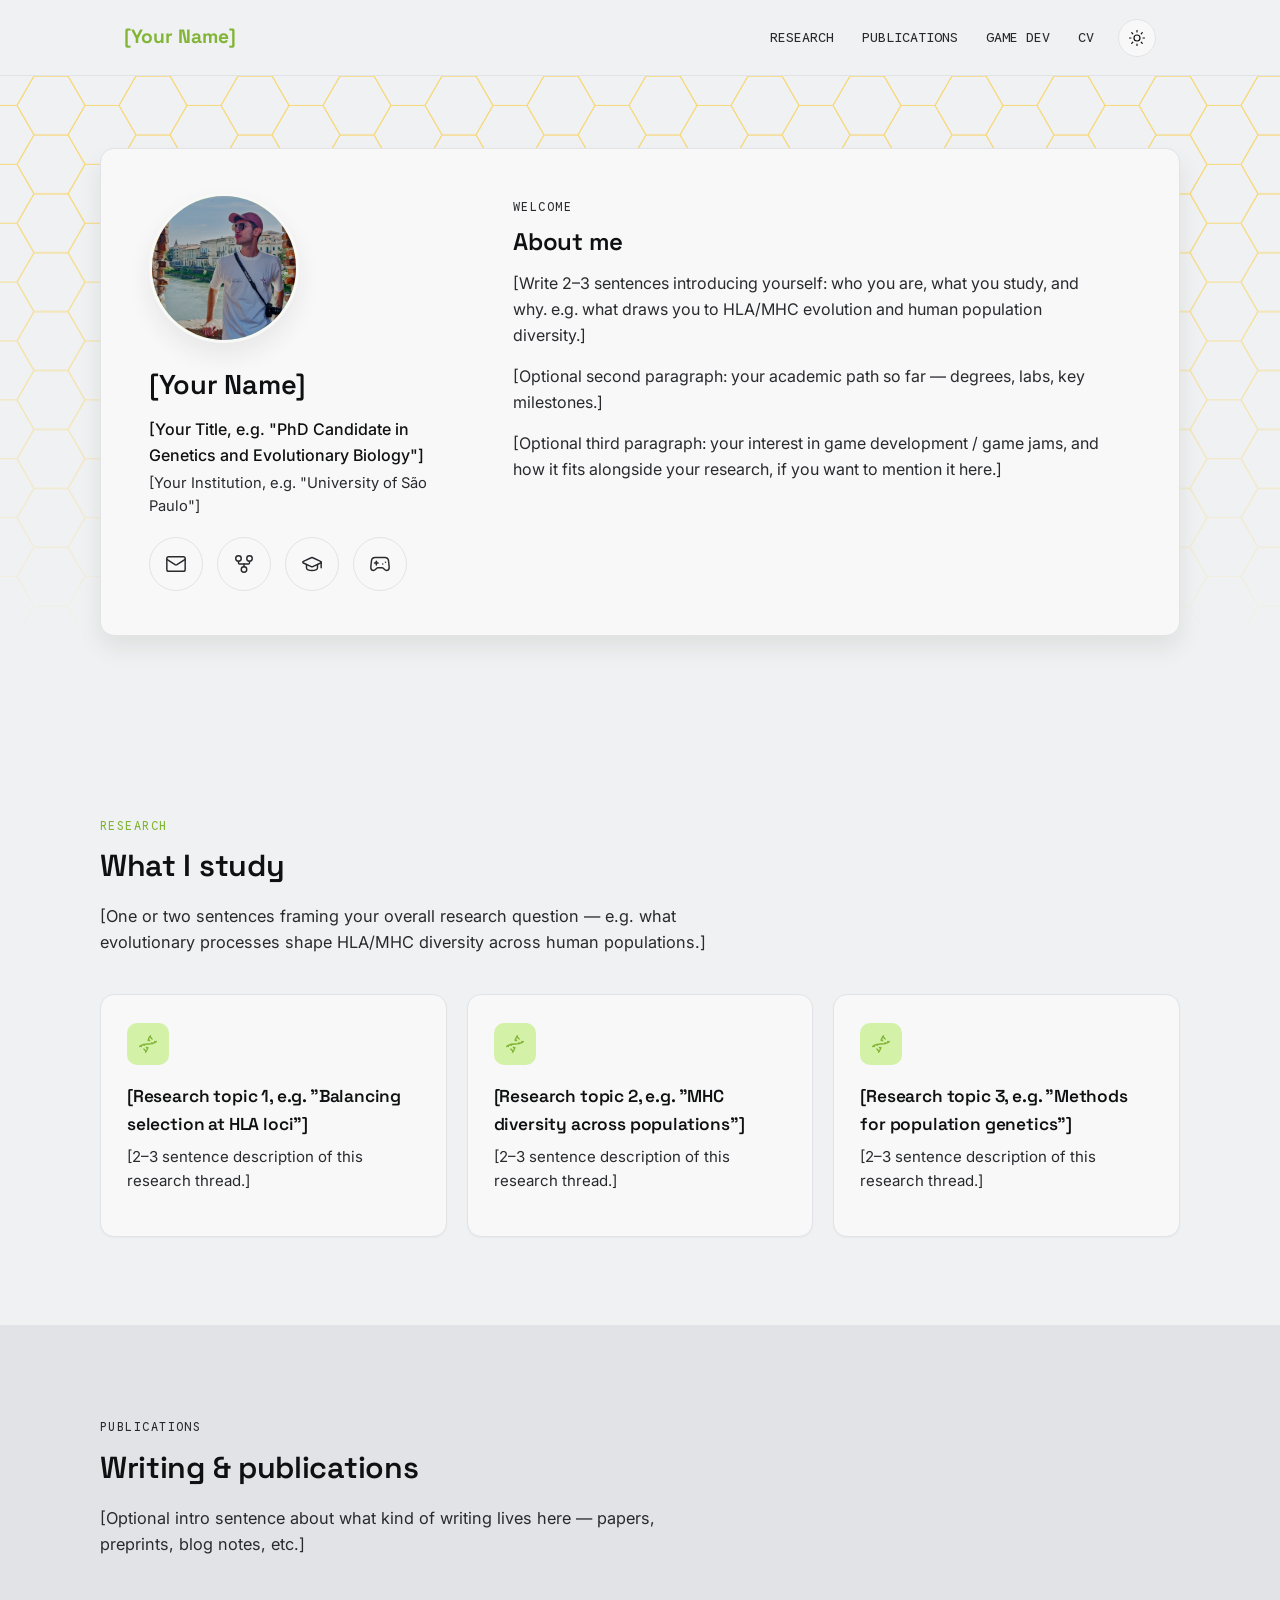
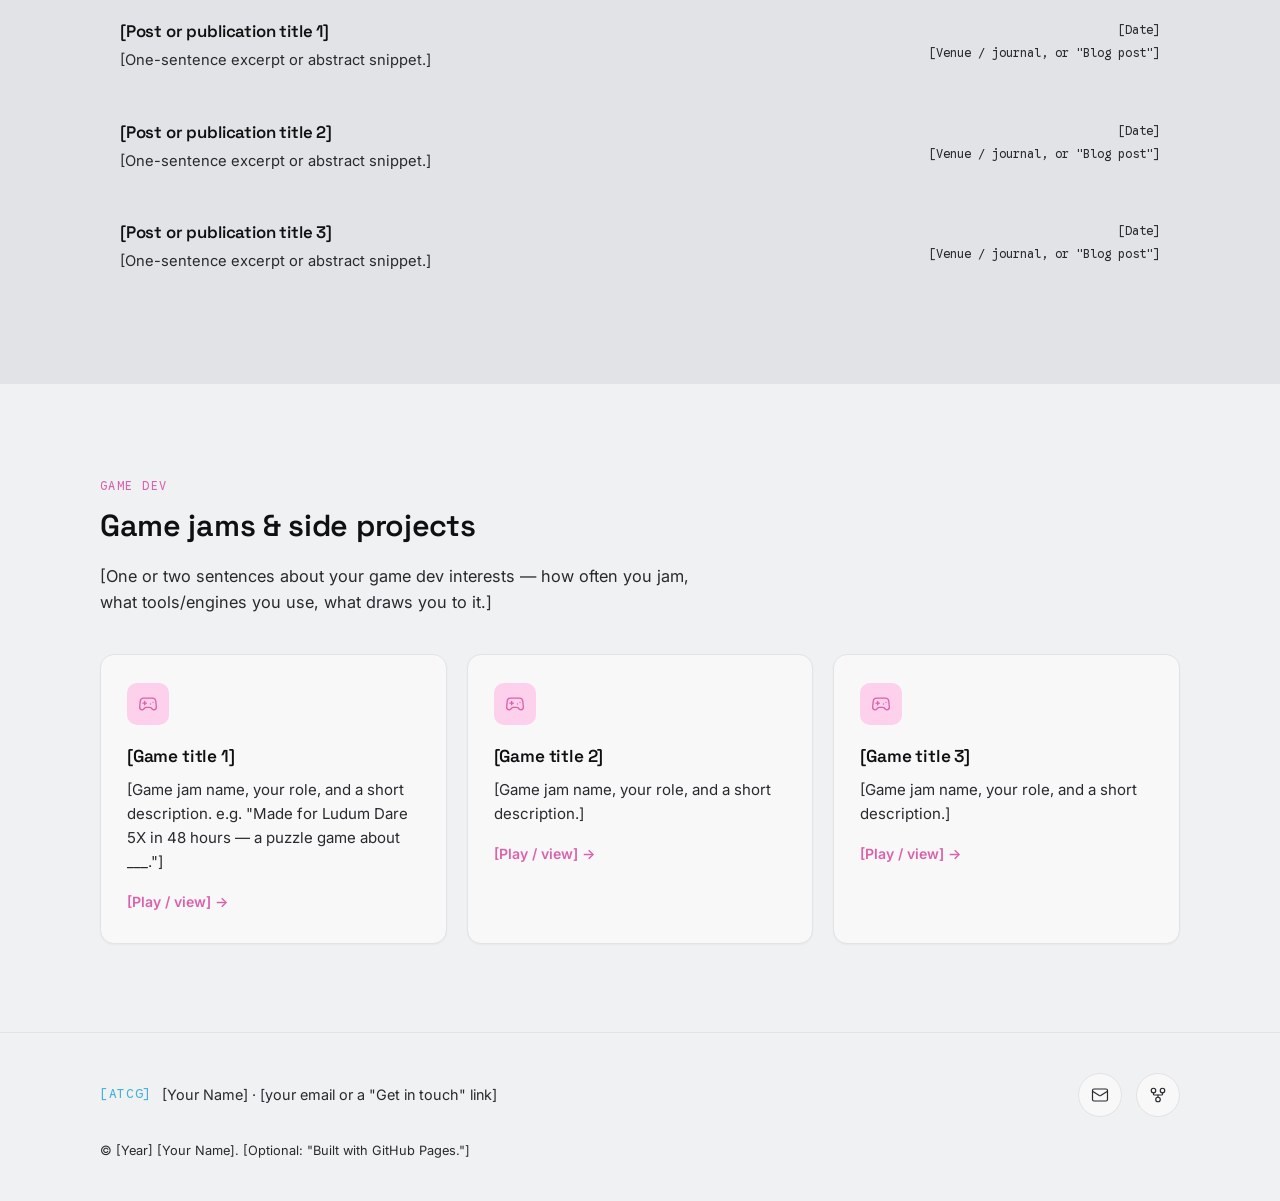
==== commit c5eb8a3e: "Final iteration version 1" ====
--- a/index.html
+++ b/index.html
@@ -6,10 +6,10 @@
 <title>[Your Name] — [Your Title]</title>
 <meta name="description" content="[Write a one-sentence description of you/your research for search engines and link previews]">
 
-<!-- Fonts: Space Grotesk (display), Inter (body), JetBrains Mono (utility/mono) -->
+<!-- Fonts: Space Grotesk (display), Inter (body), Space Mono ([Your Name]), Google Sans Code (utility/mono) -->
 <link rel="preconnect" href="https://fonts.googleapis.com">
 <link rel="preconnect" href="https://fonts.gstatic.com" crossorigin>
-<link href="https://fonts.googleapis.com/css2?family=Space+Grotesk:wght@500;600;700&family=Inter:wght@400;500;600&family=JetBrains+Mono:wght@400;500&display=swap" rel="stylesheet">
+<link href="https://fonts.googleapis.com/css2?family=Space+Grotesk:wght@500;600;700&family=Space+Mono:wght@400;700&family=Google+Sans+Code:wght@400;500;600;700&family=Inter:wght@400;500;600&display=swap" rel="stylesheet">
 
 <link rel="stylesheet" href="style.css">
 </head>
@@ -23,16 +23,16 @@
     </a>
 
     <nav class="nav-links" id="nav-links">
-      <a href="#research">Research</a>
-      <a href="#gamedev">Game Dev</a>
-      <a href="#posts">Posts</a>
-      <a href="[link to your CV PDF]">CV</a>
+      <a href="#research">RESEARCH</a>
+      <a href="#publications">PUBLICATIONS</a>
+      <a href="#gamedev">GAME DEV</a>
+      <a href="assets/cv.pdf">CV</a>
     </nav>
 
     <div class="nav-controls">
       <button class="theme-toggle" id="theme-toggle" aria-label="Toggle dark mode">
-        <svg class="icon-sun" viewBox="0 0 24 24" fill="none" stroke="currentColor" stroke-width="1.6"><circle cx="12" cy="12" r="4.2"/><path d="M12 2.5v2.4M12 19.1v2.4M4.6 4.6l1.7 1.7M17.7 17.7l1.7 1.7M2.5 12h2.4M19.1 12h2.4M4.6 19.4l1.7-1.7M17.7 6.3l1.7-1.7"/></svg>
-        <svg class="icon-moon" viewBox="0 0 24 24" fill="none" stroke="currentColor" stroke-width="1.6"><path d="M20 14.5A8.5 8.5 0 1 1 9.5 4a6.8 6.8 0 0 0 10.5 10.5z"/></svg>
+        <svg class="icon-sun" xmlns="http://www.w3.org/2000/svg" width="24" height="24" viewBox="0 0 24 24" fill="none" stroke="currentColor" stroke-width="1.6" stroke-linecap="round" stroke-linejoin="round" class="lucide lucide-sun-icon lucide-sun"><circle cx="12" cy="12" r="4"/><path d="M12 2v2"/><path d="M12 20v2"/><path d="m4.93 4.93 1.41 1.41"/><path d="m17.66 17.66 1.41 1.41"/><path d="M2 12h2"/><path d="M20 12h2"/><path d="m6.34 17.66-1.41 1.41"/><path d="m19.07 4.93-1.41 1.41"/></svg>
+        <svg class="icon-moon" xmlns="http://www.w3.org/2000/svg" width="24" height="24" viewBox="0 0 24 24" fill="none" stroke="currentColor" stroke-width="1.6" stroke-linecap="round" stroke-linejoin="round" class="lucide lucide-moon-icon lucide-moon"><path d="M20.985 12.486a9 9 0 1 1-9.473-9.472c.405-.022.617.46.402.803a6 6 0 0 0 8.268 8.268c.344-.215.825-.004.803.401"/></svg>
       </button>
       <button class="nav-burger" id="nav-burger" aria-label="Open menu" aria-expanded="false">
         <span></span><span></span><span></span>
@@ -63,7 +63,7 @@
       <div class="hero-profile">
         <div class="hero-photo">
           <!-- Replace src below with your photo, e.g. assets/profile.jpg -->
-          <img src="[path to your photo]" alt="[Your Name]" onerror="this.style.display='none'; this.parentElement.classList.add('photo-empty')">
+          <img src="assets/profile.jpg" alt="[Your Name]" onerror="this.style.display='none'; this.parentElement.classList.add('photo-empty')">
         </div>
         <h1 class="hero-name">[Your Name]</h1>
         <p class="hero-role">[Your Title, e.g. "PhD Candidate in Genetics and Evolutionary Biology"]</p>
@@ -71,16 +71,16 @@
 
         <ul class="social-row">
           <li><a href="[mailto:you@example.com]" aria-label="Email">
-            <svg viewBox="0 0 24 24" fill="none" stroke="currentColor" stroke-width="1.6"><rect x="3" y="5" width="18" height="14" rx="2"/><path d="m4 7 8 6 8-6"/></svg>
+            <svg xmlns="http://www.w3.org/2000/svg" width="24" height="24" viewBox="0 0 24 24" fill="none" stroke="currentColor" stroke-width="1.6" stroke-linecap="round" stroke-linejoin="round" class="lucide lucide-mail-icon lucide-mail"><path d="m22 7-8.991 5.727a2 2 0 0 1-2.009 0L2 7"/><rect x="2" y="4" width="20" height="16" rx="2"/></svg>
           </a></li>
           <li><a href="[your GitHub URL]" aria-label="GitHub">
-            <svg viewBox="0 0 24 24" fill="currentColor"><path d="M12 2a10 10 0 0 0-3.16 19.49c.5.09.68-.22.68-.48v-1.7c-2.78.6-3.37-1.34-3.37-1.34-.46-1.15-1.11-1.46-1.11-1.46-.91-.62.07-.6.07-.6 1 .07 1.53 1.03 1.53 1.03.89 1.53 2.34 1.09 2.91.83.09-.65.35-1.09.63-1.34-2.22-.25-4.56-1.11-4.56-4.94 0-1.09.39-1.98 1.03-2.68-.1-.25-.45-1.27.1-2.65 0 0 .84-.27 2.75 1.02a9.55 9.55 0 0 1 5 0c1.91-1.29 2.75-1.02 2.75-1.02.55 1.38.2 2.4.1 2.65.64.7 1.03 1.59 1.03 2.68 0 3.84-2.34 4.68-4.57 4.93.36.31.68.92.68 1.85v2.74c0 .27.18.58.69.48A10 10 0 0 0 12 2z"/></svg>
+            <svg xmlns="http://www.w3.org/2000/svg" width="24" height="24" viewBox="0 0 24 24" fill="none" stroke="currentColor" stroke-width="1.6" stroke-linecap="round" stroke-linejoin="round" class="lucide lucide-git-fork-icon lucide-git-fork"><circle cx="12" cy="18" r="3"/><circle cx="6" cy="6" r="3"/><circle cx="18" cy="6" r="3"/><path d="M18 9v2c0 .6-.4 1-1 1H7c-.6 0-1-.4-1-1V9"/><path d="M12 12v3"/></svg>
           </a></li>
           <li><a href="[your Google Scholar URL]" aria-label="Google Scholar">
-            <svg viewBox="0 0 24 24" fill="none" stroke="currentColor" stroke-width="1.6"><path d="M3 9.5 12 4l9 5.5-9 5.5-9-5.5Z"/><path d="M6.5 11.5V16c0 1.5 2.5 3 5.5 3s5.5-1.5 5.5-3v-4.5"/></svg>
+            <svg xmlns="http://www.w3.org/2000/svg" width="24" height="24" viewBox="0 0 24 24" fill="none" stroke="currentColor" stroke-width="1.6" stroke-linecap="round" stroke-linejoin="round" class="lucide lucide-graduation-cap-icon lucide-graduation-cap"><path d="M21.42 10.922a1 1 0 0 0-.019-1.838L12.83 5.18a2 2 0 0 0-1.66 0L2.6 9.08a1 1 0 0 0 0 1.832l8.57 3.908a2 2 0 0 0 1.66 0z"/><path d="M22 10v6"/><path d="M6 12.5V16a6 3 0 0 0 12 0v-3.5"/></svg>
           </a></li>
           <li><a href="[your itch.io or game dev profile URL]" aria-label="Game projects">
-            <svg viewBox="0 0 24 24" fill="none" stroke="currentColor" stroke-width="1.6" stroke-linecap="round" stroke-linejoin="round"><rect x="2" y="7" width="20" height="11" rx="4"/><path d="M7 10.5v3M5.5 12h3"/><circle cx="15.5" cy="10.8" r=".6" fill="currentColor" stroke="none"/><circle cx="17.7" cy="13" r=".6" fill="currentColor" stroke="none"/></svg>
+            <svg xmlns="http://www.w3.org/2000/svg" width="24" height="24" viewBox="0 0 24 24" fill="none" stroke="currentColor" stroke-width="1.6" stroke-linecap="round" stroke-linejoin="round" class="lucide lucide-gamepad2-icon lucide-gamepad-2"><line x1="6" x2="10" y1="11" y2="11"/><line x1="8" x2="8" y1="9" y2="13"/><line x1="15" x2="15.01" y1="12" y2="12"/><line x1="18" x2="18.01" y1="10" y2="10"/><path d="M17.32 5H6.68a4 4 0 0 0-3.978 3.59c-.006.052-.01.101-.017.152C2.604 9.416 2 14.456 2 16a3 3 0 0 0 3 3c1 0 1.5-.5 2-1l1.414-1.414A2 2 0 0 1 9.828 16h4.344a2 2 0 0 1 1.414.586L17 18c.5.5 1 1 2 1a3 3 0 0 0 3-3c0-1.545-.604-6.584-.685-7.258-.007-.05-.011-.1-.017-.151A4 4 0 0 0 17.32 5z"/></svg>
           </a></li>
         </ul>
       </div>
@@ -107,7 +107,7 @@
 
         <article class="card card-green">
           <div class="card-icon">
-            <svg viewBox="0 0 24 24" fill="none" stroke="currentColor" stroke-width="1.6" stroke-linecap="round" stroke-linejoin="round"><path d="M7 3c0 4 10 4 10 8s-10 4-10 8"/><path d="M17 3c0 4-10 4-10 8s10 4 10 8"/><path d="M8.3 6h7.4M7.5 12h9M8.3 18h7.4"/></svg>
+            <svg xmlns="http://www.w3.org/2000/svg" width="24" height="24" viewBox="0 0 24 24" fill="none" stroke="currentColor" stroke-width="1.6" stroke-linecap="round" stroke-linejoin="round" class="lucide lucide-dna-icon lucide-dna"><path d="m10 16 1.5 1.5"/><path d="m14 8-1.5-1.5"/><path d="M15 2c-1.798 1.998-2.518 3.995-2.807 5.993"/><path d="m16.5 10.5 1 1"/><path d="m17 6-2.891-2.891"/><path d="M2 15c6.667-6 13.333 0 20-6"/><path d="m20 9 .891.891"/><path d="M3.109 14.109 4 15"/><path d="m6.5 12.5 1 1"/><path d="m7 18 2.891 2.891"/><path d="M9 22c1.798-1.998 2.518-3.995 2.807-5.993"/></svg>
           </div>
           <h3>[Research topic 1, e.g. "Balancing selection at HLA loci"]</h3>
           <p>[2–3 sentence description of this research thread.]</p>
@@ -115,7 +115,7 @@
 
         <article class="card card-green">
           <div class="card-icon">
-            <svg viewBox="0 0 24 24" fill="none" stroke="currentColor" stroke-width="1.6" stroke-linecap="round" stroke-linejoin="round"><path d="M7 3c0 4 10 4 10 8s-10 4-10 8"/><path d="M17 3c0 4-10 4-10 8s10 4 10 8"/><path d="M8.3 6h7.4M7.5 12h9M8.3 18h7.4"/></svg>
+            <svg xmlns="http://www.w3.org/2000/svg" width="24" height="24" viewBox="0 0 24 24" fill="none" stroke="currentColor" stroke-width="1.6" stroke-linecap="round" stroke-linejoin="round" class="lucide lucide-dna-icon lucide-dna"><path d="m10 16 1.5 1.5"/><path d="m14 8-1.5-1.5"/><path d="M15 2c-1.798 1.998-2.518 3.995-2.807 5.993"/><path d="m16.5 10.5 1 1"/><path d="m17 6-2.891-2.891"/><path d="M2 15c6.667-6 13.333 0 20-6"/><path d="m20 9 .891.891"/><path d="M3.109 14.109 4 15"/><path d="m6.5 12.5 1 1"/><path d="m7 18 2.891 2.891"/><path d="M9 22c1.798-1.998 2.518-3.995 2.807-5.993"/></svg>
           </div>
           <h3>[Research topic 2, e.g. "MHC diversity across populations"]</h3>
           <p>[2–3 sentence description of this research thread.]</p>
@@ -123,7 +123,7 @@
 
         <article class="card card-green">
           <div class="card-icon">
-            <svg viewBox="0 0 24 24" fill="none" stroke="currentColor" stroke-width="1.6" stroke-linecap="round" stroke-linejoin="round"><path d="M7 3c0 4 10 4 10 8s-10 4-10 8"/><path d="M17 3c0 4-10 4-10 8s10 4 10 8"/><path d="M8.3 6h7.4M7.5 12h9M8.3 18h7.4"/></svg>
+            <svg xmlns="http://www.w3.org/2000/svg" width="24" height="24" viewBox="0 0 24 24" fill="none" stroke="currentColor" stroke-width="1.6" stroke-linecap="round" stroke-linejoin="round" class="lucide lucide-dna-icon lucide-dna"><path d="m10 16 1.5 1.5"/><path d="m14 8-1.5-1.5"/><path d="M15 2c-1.798 1.998-2.518 3.995-2.807 5.993"/><path d="m16.5 10.5 1 1"/><path d="m17 6-2.891-2.891"/><path d="M2 15c6.667-6 13.333 0 20-6"/><path d="m20 9 .891.891"/><path d="M3.109 14.109 4 15"/><path d="m6.5 12.5 1 1"/><path d="m7 18 2.891 2.891"/><path d="M9 22c1.798-1.998 2.518-3.995 2.807-5.993"/></svg>
           </div>
           <h3>[Research topic 3, e.g. "Methods for population genetics"]</h3>
           <p>[2–3 sentence description of this research thread.]</p>
@@ -133,8 +133,54 @@
     </div>
   </section>
 
+  <!-- ============ PUBLICATIONS ============ -->
+  <section class="section section-alt" id="publications">
+    <div class="section-inner">
+      <span class="eyebrow">Publications</span>
+      <h2 class="section-title">Writing &amp; publications</h2>
+      <p class="section-lede">[Optional intro sentence about what kind of writing lives here — papers, preprints, blog notes, etc.]</p>
+
+      <div class="post-list">
+
+        <a class="post-row" href="[link to post/paper 1]">
+          <div class="post-row-main">
+            <h3>[Post or publication title 1]</h3>
+            <p>[One-sentence excerpt or abstract snippet.]</p>
+          </div>
+          <div class="post-row-meta">
+            <span>[Date]</span>
+            <span>[Venue / journal, or "Blog post"]</span>
+          </div>
+        </a>
+
+        <a class="post-row" href="[link to post/paper 2]">
+          <div class="post-row-main">
+            <h3>[Post or publication title 2]</h3>
+            <p>[One-sentence excerpt or abstract snippet.]</p>
+          </div>
+          <div class="post-row-meta">
+            <span>[Date]</span>
+            <span>[Venue / journal, or "Blog post"]</span>
+          </div>
+        </a>
+
+        <a class="post-row" href="[link to post/paper 3]">
+          <div class="post-row-main">
+            <h3>[Post or publication title 3]</h3>
+            <p>[One-sentence excerpt or abstract snippet.]</p>
+          </div>
+          <div class="post-row-meta">
+            <span>[Date]</span>
+            <span>[Venue / journal, or "Blog post"]</span>
+          </div>
+        </a>
+
+      </div>
+    </div>
+  </section>
+
   <!-- ============ GAME DEV ============ -->
-  <section class="section section-alt" id="gamedev">
+  <section class="section" id="gamedev">
     <div class="section-inner">
       <span class="eyebrow eyebrow-amber">Game Dev</span>
       <h2 class="section-title">Game jams &amp; side projects</h2>
@@ -144,7 +190,7 @@
 
         <article class="card card-amber">
           <div class="card-icon">
-            <svg viewBox="0 0 24 24" fill="none" stroke="currentColor" stroke-width="1.6" stroke-linecap="round" stroke-linejoin="round"><rect x="2" y="7" width="20" height="11" rx="4"/><path d="M7 10.5v3M5.5 12h3"/><circle cx="15.5" cy="10.8" r=".6" fill="currentColor" stroke="none"/><circle cx="17.7" cy="13" r=".6" fill="currentColor" stroke="none"/></svg>
+            <svg xmlns="http://www.w3.org/2000/svg" width="24" height="24" viewBox="0 0 24 24" fill="none" stroke="currentColor" stroke-width="1.6" stroke-linecap="round" stroke-linejoin="round" class="lucide lucide-gamepad2-icon lucide-gamepad-2"><line x1="6" x2="10" y1="11" y2="11"/><line x1="8" x2="8" y1="9" y2="13"/><line x1="15" x2="15.01" y1="12" y2="12"/><line x1="18" x2="18.01" y1="10" y2="10"/><path d="M17.32 5H6.68a4 4 0 0 0-3.978 3.59c-.006.052-.01.101-.017.152C2.604 9.416 2 14.456 2 16a3 3 0 0 0 3 3c1 0 1.5-.5 2-1l1.414-1.414A2 2 0 0 1 9.828 16h4.344a2 2 0 0 1 1.414.586L17 18c.5.5 1 1 2 1a3 3 0 0 0 3-3c0-1.545-.604-6.584-.685-7.258-.007-.05-.011-.1-.017-.151A4 4 0 0 0 17.32 5z"/></svg>
           </div>
           <h3>[Game title 1]</h3>
           <p>[Game jam name, your role, and a short description. e.g. "Made for Ludum Dare 5X in 48 hours — a puzzle game about ___."]</p>
@@ -153,7 +199,7 @@
 
         <article class="card card-amber">
           <div class="card-icon">
-            <svg viewBox="0 0 24 24" fill="none" stroke="currentColor" stroke-width="1.6" stroke-linecap="round" stroke-linejoin="round"><rect x="2" y="7" width="20" height="11" rx="4"/><path d="M7 10.5v3M5.5 12h3"/><circle cx="15.5" cy="10.8" r=".6" fill="currentColor" stroke="none"/><circle cx="17.7" cy="13" r=".6" fill="currentColor" stroke="none"/></svg>
+            <svg xmlns="http://www.w3.org/2000/svg" width="24" height="24" viewBox="0 0 24 24" fill="none" stroke="currentColor" stroke-width="1.6" stroke-linecap="round" stroke-linejoin="round" class="lucide lucide-gamepad2-icon lucide-gamepad-2"><line x1="6" x2="10" y1="11" y2="11"/><line x1="8" x2="8" y1="9" y2="13"/><line x1="15" x2="15.01" y1="12" y2="12"/><line x1="18" x2="18.01" y1="10" y2="10"/><path d="M17.32 5H6.68a4 4 0 0 0-3.978 3.59c-.006.052-.01.101-.017.152C2.604 9.416 2 14.456 2 16a3 3 0 0 0 3 3c1 0 1.5-.5 2-1l1.414-1.414A2 2 0 0 1 9.828 16h4.344a2 2 0 0 1 1.414.586L17 18c.5.5 1 1 2 1a3 3 0 0 0 3-3c0-1.545-.604-6.584-.685-7.258-.007-.05-.011-.1-.017-.151A4 4 0 0 0 17.32 5z"/></svg>
           </div>
           <h3>[Game title 2]</h3>
           <p>[Game jam name, your role, and a short description.]</p>
@@ -162,58 +208,12 @@
 
         <article class="card card-amber">
           <div class="card-icon">
-            <svg viewBox="0 0 24 24" fill="none" stroke="currentColor" stroke-width="1.6" stroke-linecap="round" stroke-linejoin="round"><rect x="2" y="7" width="20" height="11" rx="4"/><path d="M7 10.5v3M5.5 12h3"/><circle cx="15.5" cy="10.8" r=".6" fill="currentColor" stroke="none"/><circle cx="17.7" cy="13" r=".6" fill="currentColor" stroke="none"/></svg>
+            <svg xmlns="http://www.w3.org/2000/svg" width="24" height="24" viewBox="0 0 24 24" fill="none" stroke="currentColor" stroke-width="1.6" stroke-linecap="round" stroke-linejoin="round" class="lucide lucide-gamepad2-icon lucide-gamepad-2"><line x1="6" x2="10" y1="11" y2="11"/><line x1="8" x2="8" y1="9" y2="13"/><line x1="15" x2="15.01" y1="12" y2="12"/><line x1="18" x2="18.01" y1="10" y2="10"/><path d="M17.32 5H6.68a4 4 0 0 0-3.978 3.59c-.006.052-.01.101-.017.152C2.604 9.416 2 14.456 2 16a3 3 0 0 0 3 3c1 0 1.5-.5 2-1l1.414-1.414A2 2 0 0 1 9.828 16h4.344a2 2 0 0 1 1.414.586L17 18c.5.5 1 1 2 1a3 3 0 0 0 3-3c0-1.545-.604-6.584-.685-7.258-.007-.05-.011-.1-.017-.151A4 4 0 0 0 17.32 5z"/></svg>
           </div>
           <h3>[Game title 3]</h3>
           <p>[Game jam name, your role, and a short description.]</p>
           <a class="card-link" href="[link]">[Play / view] →</a>
         </article>
-
-      </div>
-    </div>
-  </section>
-
-  <!-- ============ POSTS / PUBLICATIONS ============ -->
-  <section class="section" id="posts">
-    <div class="section-inner">
-      <span class="eyebrow">Posts</span>
-      <h2 class="section-title">Writing &amp; publications</h2>
-      <p class="section-lede">[Optional intro sentence about what kind of writing lives here — papers, preprints, blog notes, etc.]</p>
-
-      <div class="post-list">
-
-        <a class="post-row" href="[link to post/paper 1]">
-          <div class="post-row-main">
-            <h3>[Post or publication title 1]</h3>
-            <p>[One-sentence excerpt or abstract snippet.]</p>
-          </div>
-          <div class="post-row-meta">
-            <span>[Date]</span>
-            <span>[Venue / journal, or "Blog post"]</span>
-          </div>
-        </a>
-
-        <a class="post-row" href="[link to post/paper 2]">
-          <div class="post-row-main">
-            <h3>[Post or publication title 2]</h3>
-            <p>[One-sentence excerpt or abstract snippet.]</p>
-          </div>
-          <div class="post-row-meta">
-            <span>[Date]</span>
-            <span>[Venue / journal, or "Blog post"]</span>
-          </div>
-        </a>
-
-        <a class="post-row" href="[link to post/paper 3]">
-          <div class="post-row-main">
-            <h3>[Post or publication title 3]</h3>
-            <p>[One-sentence excerpt or abstract snippet.]</p>
-          </div>
-          <div class="post-row-meta">
-            <span>[Date]</span>
-            <span>[Venue / journal, or "Blog post"]</span>
-          </div>
-        </a>
 
       </div>
     </div>
@@ -230,10 +230,10 @@
     </p>
     <ul class="social-row social-row-footer">
       <li><a href="[mailto:you@example.com]" aria-label="Email">
-        <svg viewBox="0 0 24 24" fill="none" stroke="currentColor" stroke-width="1.6"><rect x="3" y="5" width="18" height="14" rx="2"/><path d="m4 7 8 6 8-6"/></svg>
+        <svg xmlns="http://www.w3.org/2000/svg" width="24" height="24" viewBox="0 0 24 24" fill="none" stroke="currentColor" stroke-width="1.6" stroke-linecap="round" stroke-linejoin="round" class="lucide lucide-mail-icon lucide-mail"><path d="m22 7-8.991 5.727a2 2 0 0 1-2.009 0L2 7"/><rect x="2" y="4" width="20" height="16" rx="2"/></svg>
       </a></li>
       <li><a href="[your GitHub URL]" aria-label="GitHub">
-        <svg viewBox="0 0 24 24" fill="currentColor"><path d="M12 2a10 10 0 0 0-3.16 19.49c.5.09.68-.22.68-.48v-1.7c-2.78.6-3.37-1.34-3.37-1.34-.46-1.15-1.11-1.46-1.11-1.46-.91-.62.07-.6.07-.6 1 .07 1.53 1.03 1.53 1.03.89 1.53 2.34 1.09 2.91.83.09-.65.35-1.09.63-1.34-2.22-.25-4.56-1.11-4.56-4.94 0-1.09.39-1.98 1.03-2.68-.1-.25-.45-1.27.1-2.65 0 0 .84-.27 2.75 1.02a9.55 9.55 0 0 1 5 0c1.91-1.29 2.75-1.02 2.75-1.02.55 1.38.2 2.4.1 2.65.64.7 1.03 1.59 1.03 2.68 0 3.84-2.34 4.68-4.57 4.93.36.31.68.92.68 1.85v2.74c0 .27.18.58.69.48A10 10 0 0 0 12 2z"/></svg>
+        <svg xmlns="http://www.w3.org/2000/svg" width="24" height="24" viewBox="0 0 24 24" fill="none" stroke="currentColor" stroke-width="1.6" stroke-linecap="round" stroke-linejoin="round" class="lucide lucide-git-fork-icon lucide-git-fork"><circle cx="12" cy="18" r="3"/><circle cx="6" cy="6" r="3"/><circle cx="18" cy="6" r="3"/><path d="M18 9v2c0 .6-.4 1-1 1H7c-.6 0-1-.4-1-1V9"/><path d="M12 12v3"/></svg>
       </a></li>
     </ul>
     <p class="footer-copy">© [Year] [Your Name]. [Optional: "Built with GitHub Pages."]</p>
--- a/style.css
+++ b/style.css
@@ -2,45 +2,51 @@
    TOKENS
    ========================================================= */
 :root{
-  --bg: #F6F8F4;
-  --bg-alt: #EEF2EA;
-  --card-bg: #FFFFFF;
-  --text: #1B211D;
-  --text-muted: #566158;
-  --border: #DCE3D8;
-
-  --green: #2E6B4F;
-  --green-soft: #E4EEE7;
-  --amber: #C4841A;
-  --amber-soft: #F7EAD3;
-  --coral: #C24B33;
-  --motif: #D9B23A;
+  --bg: #F0F1F2;
+  --bg-alt: #E2E3E6;
+  --card-bg: #F8F8F8;
+  --text: #0F1011;
+  --text-muted: #292A2E;
+  --border: #E2E3E6;
+
+  --green: #82B536;
+  --green-soft: #D3F1A7;
+  --green-shade: #6A9A23;
+  --amber: #DA62AC;
+  --amber-soft: #FDD0EC;
+  --amber-shade: #CD519D;
+  --coral: #42B2D7;
+  --motif: #FBC828;
 
   --shadow: 0 1px 2px rgba(27,33,29,0.04);
   --shadow-hover: 0 12px 24px rgba(27,33,29,0.08);
 
   --font-display: "Space Grotesk", sans-serif;
+  /* --font-name: "Space Mono", monospace; */
+  --font-name: "Space Grotesk", sans-serif;
+  --font-mono: "Google Sans Code", monospace;
   --font-body: "Inter", sans-serif;
-  --font-mono: "JetBrains Mono", monospace;
 
   --radius: 14px;
   --nav-h: 76px;
 }
 
 [data-theme="dark"]{
-  --bg: #14181C;
-  --bg-alt: #1B211D;
-  --card-bg: #1E2521;
-  --text: #E7ECE7;
-  --text-muted: #9BABA0;
-  --border: #2B322D;
-
-  --green: #4C9A73;
-  --green-soft: #1E2E27;
-  --amber: #E2A63C;
-  --amber-soft: #2E2618;
-  --coral: #E07A5D;
-  --motif: #F0D065;
+  --bg: #18191A;
+  --bg-alt: #1F1F21;
+  --card-bg: #111213;
+  --text: #E2E3E4;
+  --text-muted: #BFC1C4;
+  --border: #1F1F21;
+
+  --green: #5B7F24;
+  --green-soft: #BDE97C;
+  --green-shade: #4C6B1F;
+  --amber: #AE4787;
+  --amber-soft: #F797D2;
+  --amber-shade: #943D73;
+  --coral: #227D9B;
+  --motif: #693200;
 
   --shadow: 0 1px 2px rgba(0,0,0,0.2);
   --shadow-hover: 0 16px 32px rgba(0,0,0,0.35);
@@ -85,7 +91,7 @@
 .mono-tag{
   font-family: var(--font-mono);
   font-size: .8rem;
-  color: var(--green);
+  color: var(--coral);
   letter-spacing: .05em;
 }
 
@@ -102,16 +108,18 @@
 .nav-inner{
   max-width: 1080px; margin: 0 auto; height:100%;
   padding: 0 24px;
-  display:flex; align-items:center; justify-content:space-between;
+  display:flex; align-items:center;
   gap: 24px;
 }
 .nav-brand{ display:flex; align-items:center; }
 .nav-name{
-  font-family: var(--font-display); font-weight:700; font-size:1.05rem;
-}
-.nav-links{ display:flex; gap: 28px; }
+  font-family: var(--font-name); font-weight:700; font-size:1.2rem;
+  color: var(--green);
+}
+.nav-links{ display:flex; gap: 28px; margin-left: auto; }
 .nav-links a{
-  font-size:.92rem; font-weight:500; color: var(--text-muted);
+  font-family: var(--font-mono);
+  font-size:.84rem; font-weight:400; color: var(--text-muted);
   position:relative; padding: 4px 0;
   transition: color .2s ease;
 }
@@ -125,14 +133,27 @@
 
 .nav-controls{ display:flex; align-items:center; gap:12px; }
 .theme-toggle{
+  position: relative;
+  overflow: hidden;
   width:38px; height:38px; border-radius:999px;
   border:1px solid var(--border); background: var(--card-bg);
   color: var(--text); cursor:pointer;
   display:flex; align-items:center; justify-content:center;
-  transition: border-color .2s ease, transform .2s ease;
+  transition: border-color .25s ease, transform .25s ease;
+}
+.theme-toggle::before{
+  content:"";
+  position:absolute;
+  top:-2px; left:-2px; right:-2px; bottom:-2px;
+  background: linear-gradient(160deg, var(--green) 0%, var(--green-shade) 100%);
+  transform: translateY(calc(100% + 4px));
+  transition: transform .32s ease;
+  z-index:0;
 }
 .theme-toggle:hover{ border-color: var(--green); transform: translateY(-1px); }
-.theme-toggle svg{ width:18px; height:18px; }
+.theme-toggle:hover::before{ transform: translateY(0); }
+.theme-toggle svg{ position:relative; z-index:1; width:18px; height:18px; transition: color .3s ease; }
+.theme-toggle:hover svg{ color:#fff; }
 .theme-toggle .icon-moon{ display:none; }
 [data-theme="dark"] .theme-toggle .icon-sun{ display:none; }
 [data-theme="dark"] .theme-toggle .icon-moon{ display:block; }
@@ -185,7 +206,7 @@
 .hero-photo img{ width:100%; height:100%; object-fit:cover; display:block; }
 .hero-photo.photo-empty{ display:flex; align-items:center; justify-content:center; }
 
-.hero-name{ font-size: 1.7rem; }
+.hero-name{ font-family: var(--font-name); font-size: 1.7rem; }
 .hero-role{ margin:0 0 .2em; color: var(--text); font-weight:500; }
 .hero-affiliation{ color: var(--text-muted); font-size:.92rem; margin-bottom:1.2em; }
 
@@ -214,7 +235,7 @@
   transition: transform .32s ease;
   z-index:0;
 }
-.social-row a::before{ background: linear-gradient(160deg, var(--green) 0%, #1F4E39 100%); }
+.social-row a::before{ background: linear-gradient(160deg, var(--green) 0%, var(--green-shade) 100%); }
 
 .social-row a:hover{ transform: translateY(-3px); border-color: var(--green); }
 .social-row a:hover::before{ transform: translateY(0); }
@@ -251,13 +272,14 @@
    background swap, so the color arrives as a deliberate motion. */
 .card::before{
   content:"";
-  position:absolute; inset:0;
-  transform: translateY(100%);
+  position:absolute;
+  top: -2px; left: -2px; right: -2px; bottom: -2px;
+  transform: translateY(calc(100% + 4px));
   transition: transform .32s ease;
   z-index:0;
 }
-.card-green::before{ background: linear-gradient(160deg, var(--green) 0%, #1F4E39 100%); }
-.card-amber::before{ background: linear-gradient(160deg, var(--amber) 0%, #96650F 100%); }
+.card-green::before{ background: linear-gradient(160deg, var(--green) 0%, var(--green-shade) 100%); }
+.card-amber::before{ background: linear-gradient(160deg, var(--amber) 0%, var(--amber-shade) 100%); }
 
 .card:hover{
   transform: translateY(-5px);
@@ -351,7 +373,7 @@
 
 /* Respect reduced motion */
 @media (prefers-reduced-motion: reduce){
-  *{ transition: none !important; scroll-behavior:auto !important; }
+  *{ transition: none !important; scroll-behavior:auto !important; animation: none !important; }
 }
 
 /* Visible keyboard focus */
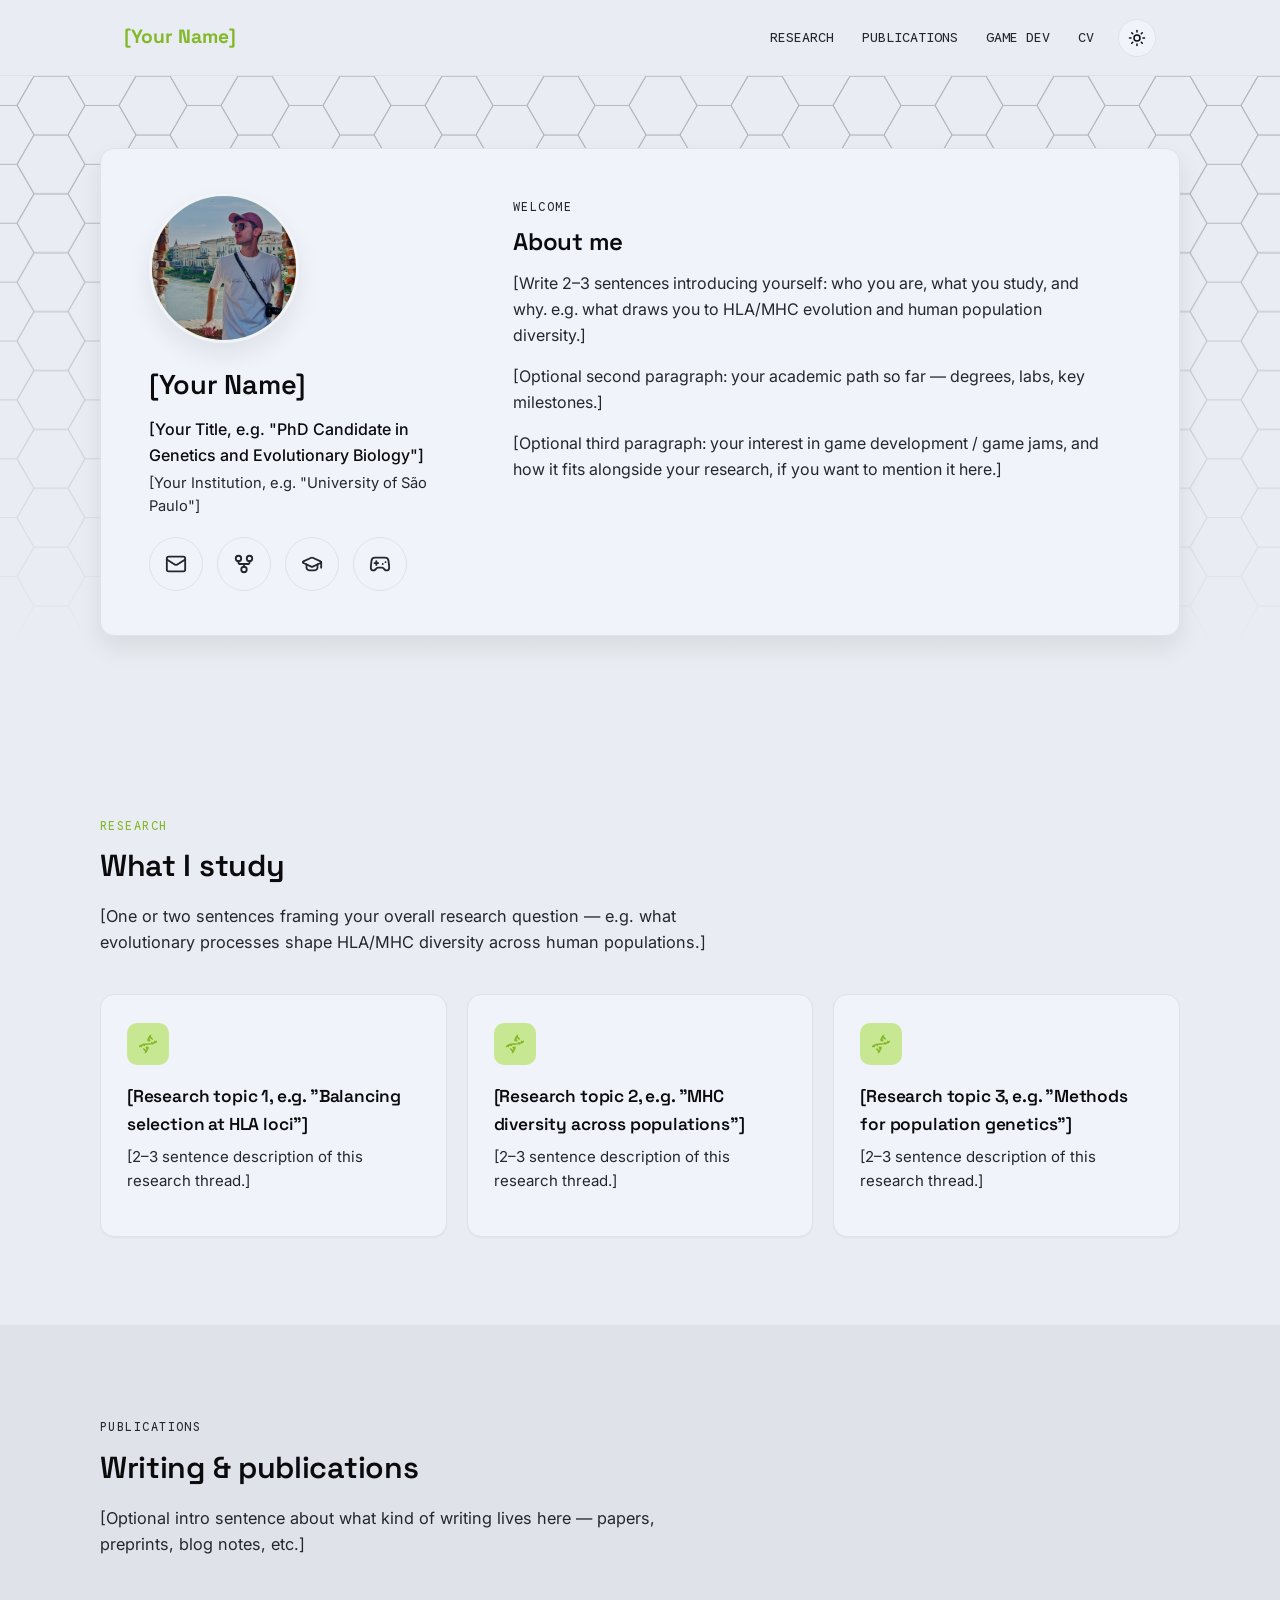
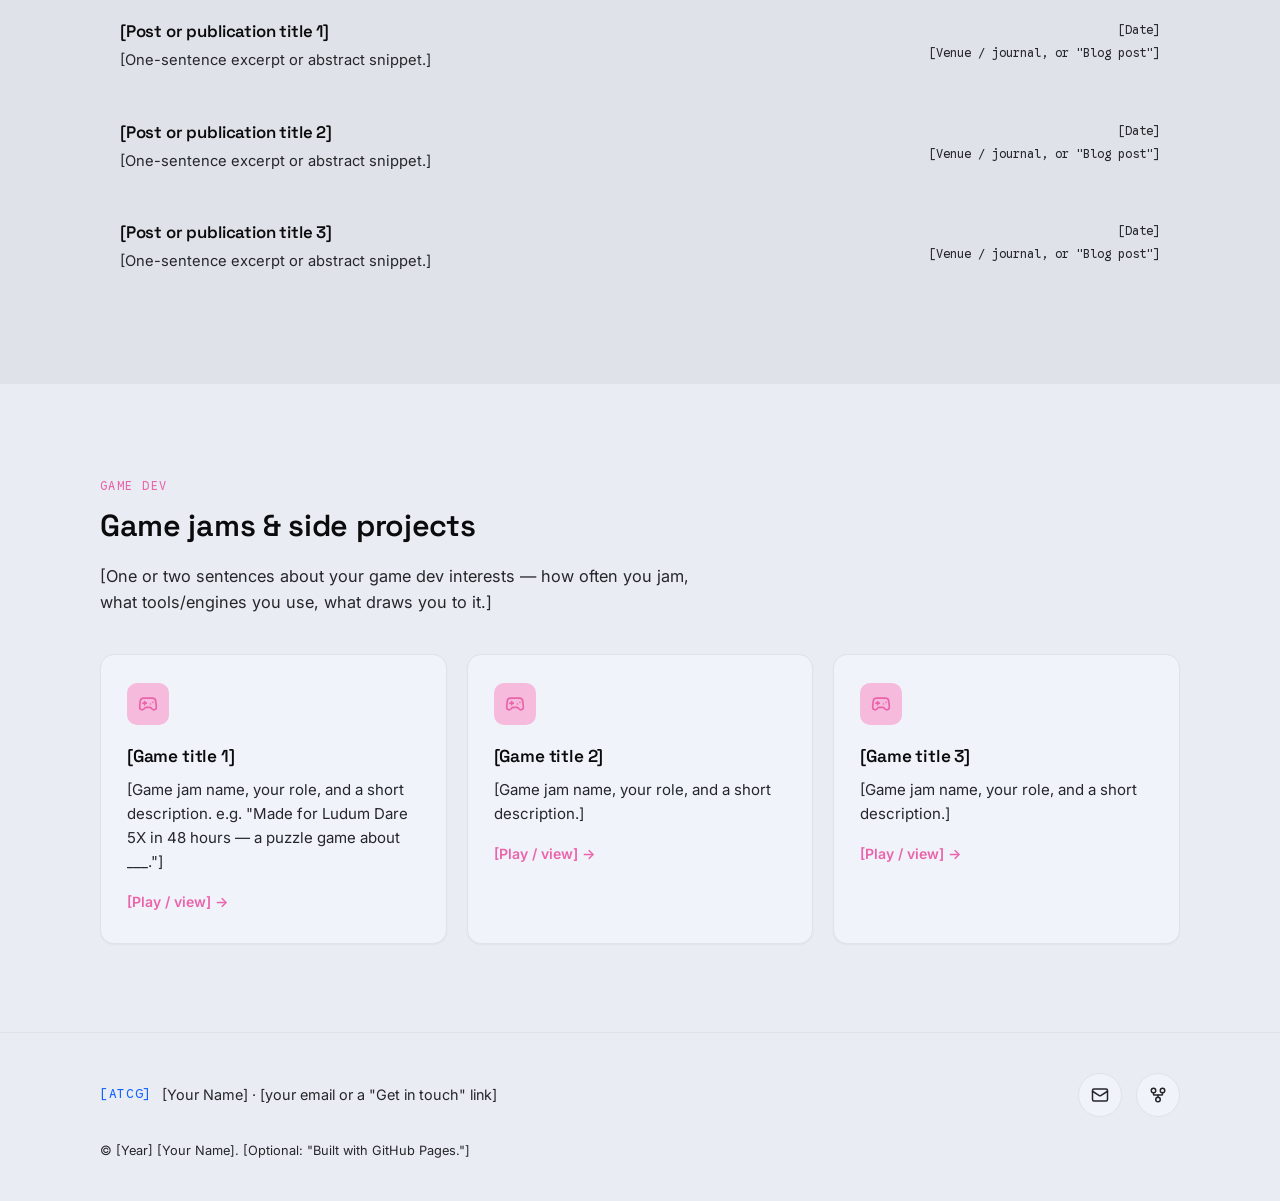
==== commit 254f7869: "Adjust color palette" ====
--- a/index.html
+++ b/index.html
@@ -31,8 +31,8 @@
 
     <div class="nav-controls">
       <button class="theme-toggle" id="theme-toggle" aria-label="Toggle dark mode">
-        <svg class="icon-sun" xmlns="http://www.w3.org/2000/svg" width="24" height="24" viewBox="0 0 24 24" fill="none" stroke="currentColor" stroke-width="1.6" stroke-linecap="round" stroke-linejoin="round" class="lucide lucide-sun-icon lucide-sun"><circle cx="12" cy="12" r="4"/><path d="M12 2v2"/><path d="M12 20v2"/><path d="m4.93 4.93 1.41 1.41"/><path d="m17.66 17.66 1.41 1.41"/><path d="M2 12h2"/><path d="M20 12h2"/><path d="m6.34 17.66-1.41 1.41"/><path d="m19.07 4.93-1.41 1.41"/></svg>
-        <svg class="icon-moon" xmlns="http://www.w3.org/2000/svg" width="24" height="24" viewBox="0 0 24 24" fill="none" stroke="currentColor" stroke-width="1.6" stroke-linecap="round" stroke-linejoin="round" class="lucide lucide-moon-icon lucide-moon"><path d="M20.985 12.486a9 9 0 1 1-9.473-9.472c.405-.022.617.46.402.803a6 6 0 0 0 8.268 8.268c.344-.215.825-.004.803.401"/></svg>
+        <svg class="icon-sun" xmlns="http://www.w3.org/2000/svg" width="24" height="24" viewBox="0 0 24 24" fill="none" stroke="currentColor" stroke-width="2" stroke-linecap="round" stroke-linejoin="round" class="lucide lucide-sun-icon lucide-sun"><circle cx="12" cy="12" r="4"/><path d="M12 2v2"/><path d="M12 20v2"/><path d="m4.93 4.93 1.41 1.41"/><path d="m17.66 17.66 1.41 1.41"/><path d="M2 12h2"/><path d="M20 12h2"/><path d="m6.34 17.66-1.41 1.41"/><path d="m19.07 4.93-1.41 1.41"/></svg>
+        <svg class="icon-moon" xmlns="http://www.w3.org/2000/svg" width="24" height="24" viewBox="0 0 24 24" fill="none" stroke="currentColor" stroke-width="2" stroke-linecap="round" stroke-linejoin="round" class="lucide lucide-moon-icon lucide-moon"><path d="M20.985 12.486a9 9 0 1 1-9.473-9.472c.405-.022.617.46.402.803a6 6 0 0 0 8.268 8.268c.344-.215.825-.004.803.401"/></svg>
       </button>
       <button class="nav-burger" id="nav-burger" aria-label="Open menu" aria-expanded="false">
         <span></span><span></span><span></span>
@@ -71,16 +71,16 @@
 
         <ul class="social-row">
           <li><a href="[mailto:you@example.com]" aria-label="Email">
-            <svg xmlns="http://www.w3.org/2000/svg" width="24" height="24" viewBox="0 0 24 24" fill="none" stroke="currentColor" stroke-width="1.6" stroke-linecap="round" stroke-linejoin="round" class="lucide lucide-mail-icon lucide-mail"><path d="m22 7-8.991 5.727a2 2 0 0 1-2.009 0L2 7"/><rect x="2" y="4" width="20" height="16" rx="2"/></svg>
+            <svg xmlns="http://www.w3.org/2000/svg" width="24" height="24" viewBox="0 0 24 24" fill="none" stroke="currentColor" stroke-width="2" stroke-linecap="round" stroke-linejoin="round" class="lucide lucide-mail-icon lucide-mail"><path d="m22 7-8.991 5.727a2 2 0 0 1-2.009 0L2 7"/><rect x="2" y="4" width="20" height="16" rx="2"/></svg>
           </a></li>
           <li><a href="[your GitHub URL]" aria-label="GitHub">
-            <svg xmlns="http://www.w3.org/2000/svg" width="24" height="24" viewBox="0 0 24 24" fill="none" stroke="currentColor" stroke-width="1.6" stroke-linecap="round" stroke-linejoin="round" class="lucide lucide-git-fork-icon lucide-git-fork"><circle cx="12" cy="18" r="3"/><circle cx="6" cy="6" r="3"/><circle cx="18" cy="6" r="3"/><path d="M18 9v2c0 .6-.4 1-1 1H7c-.6 0-1-.4-1-1V9"/><path d="M12 12v3"/></svg>
+            <svg xmlns="http://www.w3.org/2000/svg" width="24" height="24" viewBox="0 0 24 24" fill="none" stroke="currentColor" stroke-width="2" stroke-linecap="round" stroke-linejoin="round" class="lucide lucide-git-fork-icon lucide-git-fork"><circle cx="12" cy="18" r="3"/><circle cx="6" cy="6" r="3"/><circle cx="18" cy="6" r="3"/><path d="M18 9v2c0 .6-.4 1-1 1H7c-.6 0-1-.4-1-1V9"/><path d="M12 12v3"/></svg>
           </a></li>
           <li><a href="[your Google Scholar URL]" aria-label="Google Scholar">
-            <svg xmlns="http://www.w3.org/2000/svg" width="24" height="24" viewBox="0 0 24 24" fill="none" stroke="currentColor" stroke-width="1.6" stroke-linecap="round" stroke-linejoin="round" class="lucide lucide-graduation-cap-icon lucide-graduation-cap"><path d="M21.42 10.922a1 1 0 0 0-.019-1.838L12.83 5.18a2 2 0 0 0-1.66 0L2.6 9.08a1 1 0 0 0 0 1.832l8.57 3.908a2 2 0 0 0 1.66 0z"/><path d="M22 10v6"/><path d="M6 12.5V16a6 3 0 0 0 12 0v-3.5"/></svg>
+            <svg xmlns="http://www.w3.org/2000/svg" width="24" height="24" viewBox="0 0 24 24" fill="none" stroke="currentColor" stroke-width="2" stroke-linecap="round" stroke-linejoin="round" class="lucide lucide-graduation-cap-icon lucide-graduation-cap"><path d="M21.42 10.922a1 1 0 0 0-.019-1.838L12.83 5.18a2 2 0 0 0-1.66 0L2.6 9.08a1 1 0 0 0 0 1.832l8.57 3.908a2 2 0 0 0 1.66 0z"/><path d="M22 10v6"/><path d="M6 12.5V16a6 3 0 0 0 12 0v-3.5"/></svg>
           </a></li>
           <li><a href="[your itch.io or game dev profile URL]" aria-label="Game projects">
-            <svg xmlns="http://www.w3.org/2000/svg" width="24" height="24" viewBox="0 0 24 24" fill="none" stroke="currentColor" stroke-width="1.6" stroke-linecap="round" stroke-linejoin="round" class="lucide lucide-gamepad2-icon lucide-gamepad-2"><line x1="6" x2="10" y1="11" y2="11"/><line x1="8" x2="8" y1="9" y2="13"/><line x1="15" x2="15.01" y1="12" y2="12"/><line x1="18" x2="18.01" y1="10" y2="10"/><path d="M17.32 5H6.68a4 4 0 0 0-3.978 3.59c-.006.052-.01.101-.017.152C2.604 9.416 2 14.456 2 16a3 3 0 0 0 3 3c1 0 1.5-.5 2-1l1.414-1.414A2 2 0 0 1 9.828 16h4.344a2 2 0 0 1 1.414.586L17 18c.5.5 1 1 2 1a3 3 0 0 0 3-3c0-1.545-.604-6.584-.685-7.258-.007-.05-.011-.1-.017-.151A4 4 0 0 0 17.32 5z"/></svg>
+            <svg xmlns="http://www.w3.org/2000/svg" width="24" height="24" viewBox="0 0 24 24" fill="none" stroke="currentColor" stroke-width="2" stroke-linecap="round" stroke-linejoin="round" class="lucide lucide-gamepad2-icon lucide-gamepad-2"><line x1="6" x2="10" y1="11" y2="11"/><line x1="8" x2="8" y1="9" y2="13"/><line x1="15" x2="15.01" y1="12" y2="12"/><line x1="18" x2="18.01" y1="10" y2="10"/><path d="M17.32 5H6.68a4 4 0 0 0-3.978 3.59c-.006.052-.01.101-.017.152C2.604 9.416 2 14.456 2 16a3 3 0 0 0 3 3c1 0 1.5-.5 2-1l1.414-1.414A2 2 0 0 1 9.828 16h4.344a2 2 0 0 1 1.414.586L17 18c.5.5 1 1 2 1a3 3 0 0 0 3-3c0-1.545-.604-6.584-.685-7.258-.007-.05-.011-.1-.017-.151A4 4 0 0 0 17.32 5z"/></svg>
           </a></li>
         </ul>
       </div>
@@ -107,7 +107,7 @@
 
         <article class="card card-green">
           <div class="card-icon">
-            <svg xmlns="http://www.w3.org/2000/svg" width="24" height="24" viewBox="0 0 24 24" fill="none" stroke="currentColor" stroke-width="1.6" stroke-linecap="round" stroke-linejoin="round" class="lucide lucide-dna-icon lucide-dna"><path d="m10 16 1.5 1.5"/><path d="m14 8-1.5-1.5"/><path d="M15 2c-1.798 1.998-2.518 3.995-2.807 5.993"/><path d="m16.5 10.5 1 1"/><path d="m17 6-2.891-2.891"/><path d="M2 15c6.667-6 13.333 0 20-6"/><path d="m20 9 .891.891"/><path d="M3.109 14.109 4 15"/><path d="m6.5 12.5 1 1"/><path d="m7 18 2.891 2.891"/><path d="M9 22c1.798-1.998 2.518-3.995 2.807-5.993"/></svg>
+            <svg xmlns="http://www.w3.org/2000/svg" width="24" height="24" viewBox="0 0 24 24" fill="none" stroke="currentColor" stroke-width="2" stroke-linecap="round" stroke-linejoin="round" class="lucide lucide-dna-icon lucide-dna"><path d="m10 16 1.5 1.5"/><path d="m14 8-1.5-1.5"/><path d="M15 2c-1.798 1.998-2.518 3.995-2.807 5.993"/><path d="m16.5 10.5 1 1"/><path d="m17 6-2.891-2.891"/><path d="M2 15c6.667-6 13.333 0 20-6"/><path d="m20 9 .891.891"/><path d="M3.109 14.109 4 15"/><path d="m6.5 12.5 1 1"/><path d="m7 18 2.891 2.891"/><path d="M9 22c1.798-1.998 2.518-3.995 2.807-5.993"/></svg>
           </div>
           <h3>[Research topic 1, e.g. "Balancing selection at HLA loci"]</h3>
           <p>[2–3 sentence description of this research thread.]</p>
@@ -115,7 +115,7 @@
 
         <article class="card card-green">
           <div class="card-icon">
-            <svg xmlns="http://www.w3.org/2000/svg" width="24" height="24" viewBox="0 0 24 24" fill="none" stroke="currentColor" stroke-width="1.6" stroke-linecap="round" stroke-linejoin="round" class="lucide lucide-dna-icon lucide-dna"><path d="m10 16 1.5 1.5"/><path d="m14 8-1.5-1.5"/><path d="M15 2c-1.798 1.998-2.518 3.995-2.807 5.993"/><path d="m16.5 10.5 1 1"/><path d="m17 6-2.891-2.891"/><path d="M2 15c6.667-6 13.333 0 20-6"/><path d="m20 9 .891.891"/><path d="M3.109 14.109 4 15"/><path d="m6.5 12.5 1 1"/><path d="m7 18 2.891 2.891"/><path d="M9 22c1.798-1.998 2.518-3.995 2.807-5.993"/></svg>
+            <svg xmlns="http://www.w3.org/2000/svg" width="24" height="24" viewBox="0 0 24 24" fill="none" stroke="currentColor" stroke-width="2" stroke-linecap="round" stroke-linejoin="round" class="lucide lucide-dna-icon lucide-dna"><path d="m10 16 1.5 1.5"/><path d="m14 8-1.5-1.5"/><path d="M15 2c-1.798 1.998-2.518 3.995-2.807 5.993"/><path d="m16.5 10.5 1 1"/><path d="m17 6-2.891-2.891"/><path d="M2 15c6.667-6 13.333 0 20-6"/><path d="m20 9 .891.891"/><path d="M3.109 14.109 4 15"/><path d="m6.5 12.5 1 1"/><path d="m7 18 2.891 2.891"/><path d="M9 22c1.798-1.998 2.518-3.995 2.807-5.993"/></svg>
           </div>
           <h3>[Research topic 2, e.g. "MHC diversity across populations"]</h3>
           <p>[2–3 sentence description of this research thread.]</p>
@@ -123,7 +123,7 @@
 
         <article class="card card-green">
           <div class="card-icon">
-            <svg xmlns="http://www.w3.org/2000/svg" width="24" height="24" viewBox="0 0 24 24" fill="none" stroke="currentColor" stroke-width="1.6" stroke-linecap="round" stroke-linejoin="round" class="lucide lucide-dna-icon lucide-dna"><path d="m10 16 1.5 1.5"/><path d="m14 8-1.5-1.5"/><path d="M15 2c-1.798 1.998-2.518 3.995-2.807 5.993"/><path d="m16.5 10.5 1 1"/><path d="m17 6-2.891-2.891"/><path d="M2 15c6.667-6 13.333 0 20-6"/><path d="m20 9 .891.891"/><path d="M3.109 14.109 4 15"/><path d="m6.5 12.5 1 1"/><path d="m7 18 2.891 2.891"/><path d="M9 22c1.798-1.998 2.518-3.995 2.807-5.993"/></svg>
+            <svg xmlns="http://www.w3.org/2000/svg" width="24" height="24" viewBox="0 0 24 24" fill="none" stroke="currentColor" stroke-width="2" stroke-linecap="round" stroke-linejoin="round" class="lucide lucide-dna-icon lucide-dna"><path d="m10 16 1.5 1.5"/><path d="m14 8-1.5-1.5"/><path d="M15 2c-1.798 1.998-2.518 3.995-2.807 5.993"/><path d="m16.5 10.5 1 1"/><path d="m17 6-2.891-2.891"/><path d="M2 15c6.667-6 13.333 0 20-6"/><path d="m20 9 .891.891"/><path d="M3.109 14.109 4 15"/><path d="m6.5 12.5 1 1"/><path d="m7 18 2.891 2.891"/><path d="M9 22c1.798-1.998 2.518-3.995 2.807-5.993"/></svg>
           </div>
           <h3>[Research topic 3, e.g. "Methods for population genetics"]</h3>
           <p>[2–3 sentence description of this research thread.]</p>
@@ -190,7 +190,7 @@
 
         <article class="card card-amber">
           <div class="card-icon">
-            <svg xmlns="http://www.w3.org/2000/svg" width="24" height="24" viewBox="0 0 24 24" fill="none" stroke="currentColor" stroke-width="1.6" stroke-linecap="round" stroke-linejoin="round" class="lucide lucide-gamepad2-icon lucide-gamepad-2"><line x1="6" x2="10" y1="11" y2="11"/><line x1="8" x2="8" y1="9" y2="13"/><line x1="15" x2="15.01" y1="12" y2="12"/><line x1="18" x2="18.01" y1="10" y2="10"/><path d="M17.32 5H6.68a4 4 0 0 0-3.978 3.59c-.006.052-.01.101-.017.152C2.604 9.416 2 14.456 2 16a3 3 0 0 0 3 3c1 0 1.5-.5 2-1l1.414-1.414A2 2 0 0 1 9.828 16h4.344a2 2 0 0 1 1.414.586L17 18c.5.5 1 1 2 1a3 3 0 0 0 3-3c0-1.545-.604-6.584-.685-7.258-.007-.05-.011-.1-.017-.151A4 4 0 0 0 17.32 5z"/></svg>
+            <svg xmlns="http://www.w3.org/2000/svg" width="24" height="24" viewBox="0 0 24 24" fill="none" stroke="currentColor" stroke-width="2" stroke-linecap="round" stroke-linejoin="round" class="lucide lucide-gamepad2-icon lucide-gamepad-2"><line x1="6" x2="10" y1="11" y2="11"/><line x1="8" x2="8" y1="9" y2="13"/><line x1="15" x2="15.01" y1="12" y2="12"/><line x1="18" x2="18.01" y1="10" y2="10"/><path d="M17.32 5H6.68a4 4 0 0 0-3.978 3.59c-.006.052-.01.101-.017.152C2.604 9.416 2 14.456 2 16a3 3 0 0 0 3 3c1 0 1.5-.5 2-1l1.414-1.414A2 2 0 0 1 9.828 16h4.344a2 2 0 0 1 1.414.586L17 18c.5.5 1 1 2 1a3 3 0 0 0 3-3c0-1.545-.604-6.584-.685-7.258-.007-.05-.011-.1-.017-.151A4 4 0 0 0 17.32 5z"/></svg>
           </div>
           <h3>[Game title 1]</h3>
           <p>[Game jam name, your role, and a short description. e.g. "Made for Ludum Dare 5X in 48 hours — a puzzle game about ___."]</p>
@@ -199,7 +199,7 @@
 
         <article class="card card-amber">
           <div class="card-icon">
-            <svg xmlns="http://www.w3.org/2000/svg" width="24" height="24" viewBox="0 0 24 24" fill="none" stroke="currentColor" stroke-width="1.6" stroke-linecap="round" stroke-linejoin="round" class="lucide lucide-gamepad2-icon lucide-gamepad-2"><line x1="6" x2="10" y1="11" y2="11"/><line x1="8" x2="8" y1="9" y2="13"/><line x1="15" x2="15.01" y1="12" y2="12"/><line x1="18" x2="18.01" y1="10" y2="10"/><path d="M17.32 5H6.68a4 4 0 0 0-3.978 3.59c-.006.052-.01.101-.017.152C2.604 9.416 2 14.456 2 16a3 3 0 0 0 3 3c1 0 1.5-.5 2-1l1.414-1.414A2 2 0 0 1 9.828 16h4.344a2 2 0 0 1 1.414.586L17 18c.5.5 1 1 2 1a3 3 0 0 0 3-3c0-1.545-.604-6.584-.685-7.258-.007-.05-.011-.1-.017-.151A4 4 0 0 0 17.32 5z"/></svg>
+            <svg xmlns="http://www.w3.org/2000/svg" width="24" height="24" viewBox="0 0 24 24" fill="none" stroke="currentColor" stroke-width="2" stroke-linecap="round" stroke-linejoin="round" class="lucide lucide-gamepad2-icon lucide-gamepad-2"><line x1="6" x2="10" y1="11" y2="11"/><line x1="8" x2="8" y1="9" y2="13"/><line x1="15" x2="15.01" y1="12" y2="12"/><line x1="18" x2="18.01" y1="10" y2="10"/><path d="M17.32 5H6.68a4 4 0 0 0-3.978 3.59c-.006.052-.01.101-.017.152C2.604 9.416 2 14.456 2 16a3 3 0 0 0 3 3c1 0 1.5-.5 2-1l1.414-1.414A2 2 0 0 1 9.828 16h4.344a2 2 0 0 1 1.414.586L17 18c.5.5 1 1 2 1a3 3 0 0 0 3-3c0-1.545-.604-6.584-.685-7.258-.007-.05-.011-.1-.017-.151A4 4 0 0 0 17.32 5z"/></svg>
           </div>
           <h3>[Game title 2]</h3>
           <p>[Game jam name, your role, and a short description.]</p>
@@ -208,7 +208,7 @@
 
         <article class="card card-amber">
           <div class="card-icon">
-            <svg xmlns="http://www.w3.org/2000/svg" width="24" height="24" viewBox="0 0 24 24" fill="none" stroke="currentColor" stroke-width="1.6" stroke-linecap="round" stroke-linejoin="round" class="lucide lucide-gamepad2-icon lucide-gamepad-2"><line x1="6" x2="10" y1="11" y2="11"/><line x1="8" x2="8" y1="9" y2="13"/><line x1="15" x2="15.01" y1="12" y2="12"/><line x1="18" x2="18.01" y1="10" y2="10"/><path d="M17.32 5H6.68a4 4 0 0 0-3.978 3.59c-.006.052-.01.101-.017.152C2.604 9.416 2 14.456 2 16a3 3 0 0 0 3 3c1 0 1.5-.5 2-1l1.414-1.414A2 2 0 0 1 9.828 16h4.344a2 2 0 0 1 1.414.586L17 18c.5.5 1 1 2 1a3 3 0 0 0 3-3c0-1.545-.604-6.584-.685-7.258-.007-.05-.011-.1-.017-.151A4 4 0 0 0 17.32 5z"/></svg>
+            <svg xmlns="http://www.w3.org/2000/svg" width="24" height="24" viewBox="0 0 24 24" fill="none" stroke="currentColor" stroke-width="2" stroke-linecap="round" stroke-linejoin="round" class="lucide lucide-gamepad2-icon lucide-gamepad-2"><line x1="6" x2="10" y1="11" y2="11"/><line x1="8" x2="8" y1="9" y2="13"/><line x1="15" x2="15.01" y1="12" y2="12"/><line x1="18" x2="18.01" y1="10" y2="10"/><path d="M17.32 5H6.68a4 4 0 0 0-3.978 3.59c-.006.052-.01.101-.017.152C2.604 9.416 2 14.456 2 16a3 3 0 0 0 3 3c1 0 1.5-.5 2-1l1.414-1.414A2 2 0 0 1 9.828 16h4.344a2 2 0 0 1 1.414.586L17 18c.5.5 1 1 2 1a3 3 0 0 0 3-3c0-1.545-.604-6.584-.685-7.258-.007-.05-.011-.1-.017-.151A4 4 0 0 0 17.32 5z"/></svg>
           </div>
           <h3>[Game title 3]</h3>
           <p>[Game jam name, your role, and a short description.]</p>
@@ -230,10 +230,10 @@
     </p>
     <ul class="social-row social-row-footer">
       <li><a href="[mailto:you@example.com]" aria-label="Email">
-        <svg xmlns="http://www.w3.org/2000/svg" width="24" height="24" viewBox="0 0 24 24" fill="none" stroke="currentColor" stroke-width="1.6" stroke-linecap="round" stroke-linejoin="round" class="lucide lucide-mail-icon lucide-mail"><path d="m22 7-8.991 5.727a2 2 0 0 1-2.009 0L2 7"/><rect x="2" y="4" width="20" height="16" rx="2"/></svg>
+        <svg xmlns="http://www.w3.org/2000/svg" width="24" height="24" viewBox="0 0 24 24" fill="none" stroke="currentColor" stroke-width="2" stroke-linecap="round" stroke-linejoin="round" class="lucide lucide-mail-icon lucide-mail"><path d="m22 7-8.991 5.727a2 2 0 0 1-2.009 0L2 7"/><rect x="2" y="4" width="20" height="16" rx="2"/></svg>
       </a></li>
       <li><a href="[your GitHub URL]" aria-label="GitHub">
-        <svg xmlns="http://www.w3.org/2000/svg" width="24" height="24" viewBox="0 0 24 24" fill="none" stroke="currentColor" stroke-width="1.6" stroke-linecap="round" stroke-linejoin="round" class="lucide lucide-git-fork-icon lucide-git-fork"><circle cx="12" cy="18" r="3"/><circle cx="6" cy="6" r="3"/><circle cx="18" cy="6" r="3"/><path d="M18 9v2c0 .6-.4 1-1 1H7c-.6 0-1-.4-1-1V9"/><path d="M12 12v3"/></svg>
+        <svg xmlns="http://www.w3.org/2000/svg" width="24" height="24" viewBox="0 0 24 24" fill="none" stroke="currentColor" stroke-width="2" stroke-linecap="round" stroke-linejoin="round" class="lucide lucide-git-fork-icon lucide-git-fork"><circle cx="12" cy="18" r="3"/><circle cx="6" cy="6" r="3"/><circle cx="18" cy="6" r="3"/><path d="M18 9v2c0 .6-.4 1-1 1H7c-.6 0-1-.4-1-1V9"/><path d="M12 12v3"/></svg>
       </a></li>
     </ul>
     <p class="footer-copy">© [Year] [Your Name]. [Optional: "Built with GitHub Pages."]</p>
--- a/style.css
+++ b/style.css
@@ -2,21 +2,21 @@
    TOKENS
    ========================================================= */
 :root{
-  --bg: #F0F1F2;
-  --bg-alt: #E2E3E6;
-  --card-bg: #F8F8F8;
-  --text: #0F1011;
-  --text-muted: #292A2E;
-  --border: #E2E3E6;
-
-  --green: #82B536;
-  --green-soft: #D3F1A7;
-  --green-shade: #6A9A23;
-  --amber: #DA62AC;
-  --amber-soft: #FDD0EC;
-  --amber-shade: #CD519D;
-  --coral: #42B2D7;
-  --motif: #FBC828;
+  --bg: #E9ECF2;
+  --bg-alt: #DFE2E8;
+  --card-bg: #F0F3FA;
+  --text: #0B0B0D;
+  --text-muted: #25272B;
+  --border: #DFE2E8;
+
+  --green: #83B828;
+  --green-soft: #C8E792;
+  --green-shade: #658E1F;
+  --amber: #EB63AB;
+  --amber-soft: #F6BBDC;
+  --amber-shade: #E53492;
+  --coral: #1463FF;
+  --motif: #9095A3;
 
   --shadow: 0 1px 2px rgba(27,33,29,0.04);
   --shadow-hover: 0 12px 24px rgba(27,33,29,0.08);
@@ -32,21 +32,21 @@
 }
 
 [data-theme="dark"]{
-  --bg: #18191A;
-  --bg-alt: #1F1F21;
-  --card-bg: #111213;
-  --text: #E2E3E4;
-  --text-muted: #BFC1C4;
-  --border: #1F1F21;
-
-  --green: #5B7F24;
-  --green-soft: #BDE97C;
-  --green-shade: #4C6B1F;
-  --amber: #AE4787;
-  --amber-soft: #F797D2;
-  --amber-shade: #943D73;
-  --coral: #227D9B;
-  --motif: #693200;
+  --bg: #0B0B0D;
+  --bg-alt: #131517;
+  --card-bg: #040505;
+  --text: #E9ECF2;
+  --text-muted: #CBCED4;
+  --border: #131517;
+
+  --green: #74A324;
+  --green-soft: #BDE37D;
+  --green-shade: #57791B;
+  --amber: #E84A9E;
+  --amber-soft: #F3A5D1;
+  --amber-shade: #E21D86;
+  --coral: #1463FF;
+  --motif: #5D626F;
 
   --shadow: 0 1px 2px rgba(0,0,0,0.2);
   --shadow-hover: 0 16px 32px rgba(0,0,0,0.35);
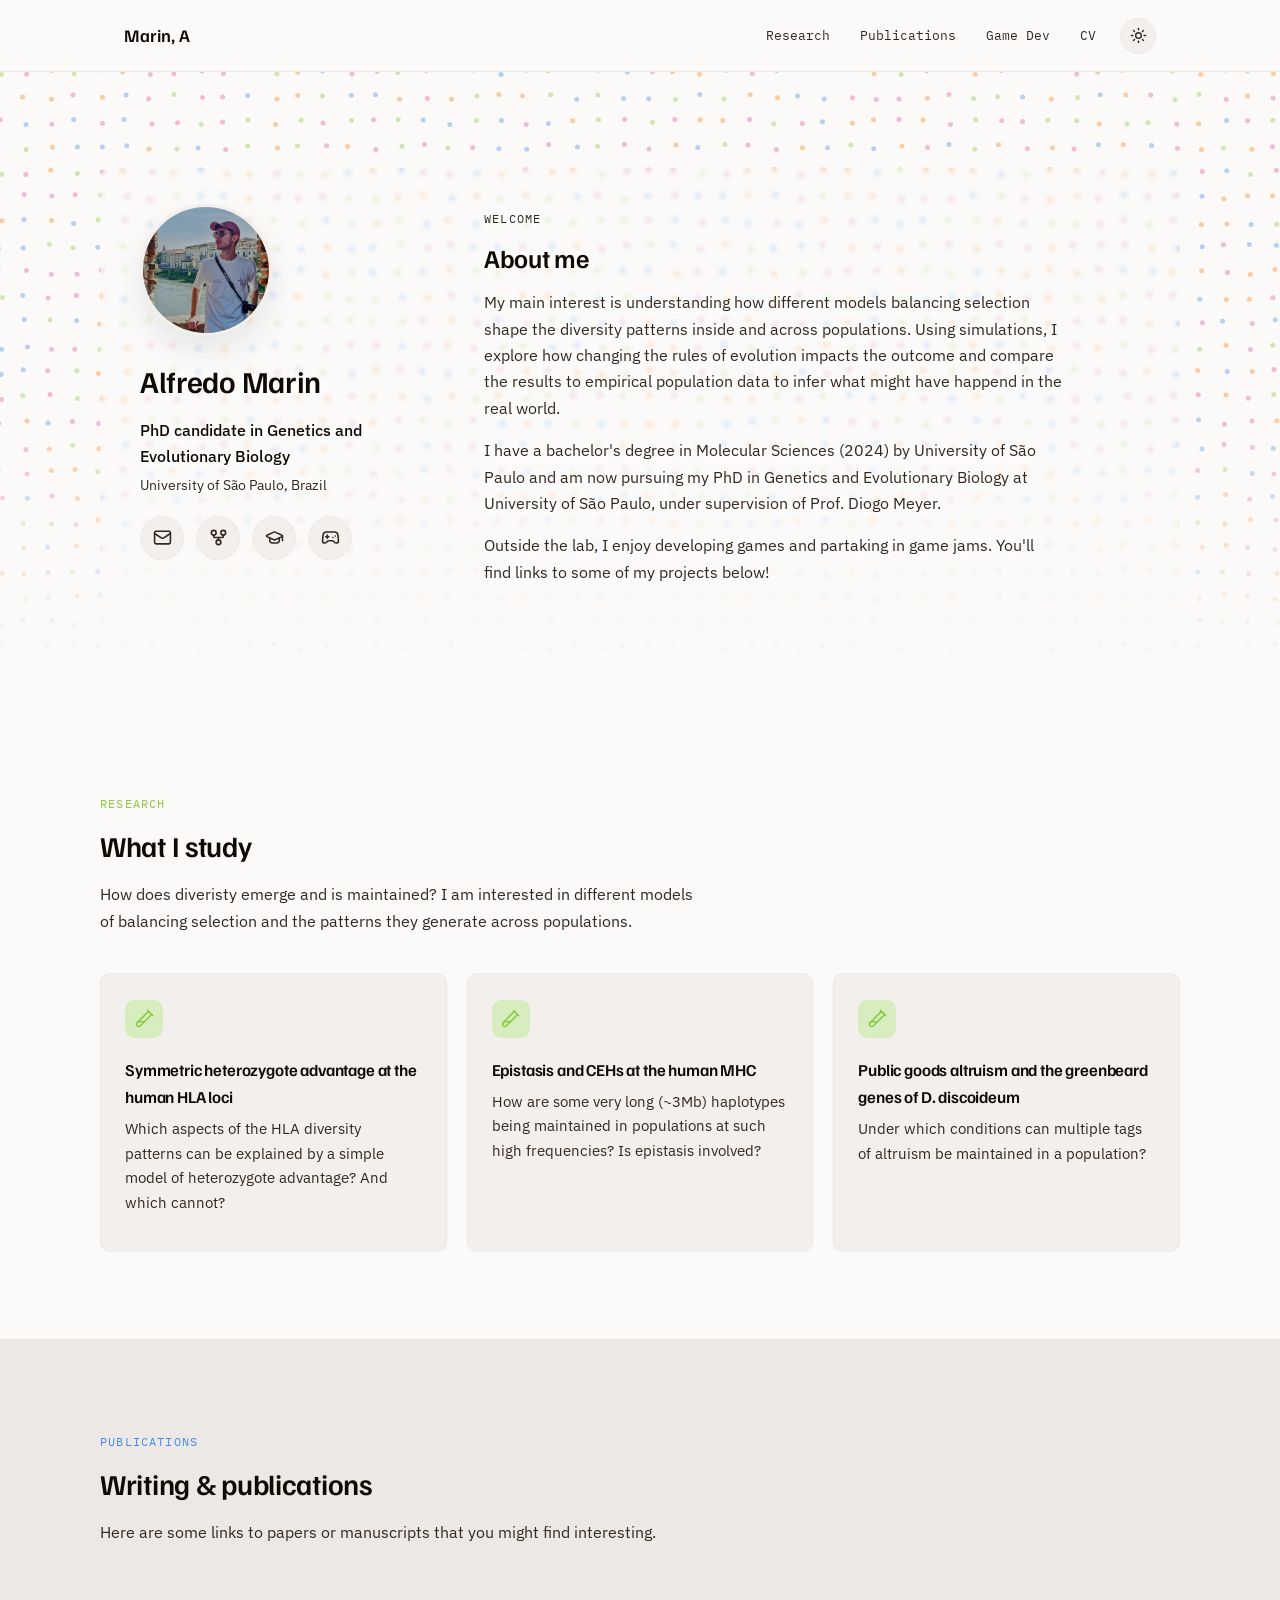
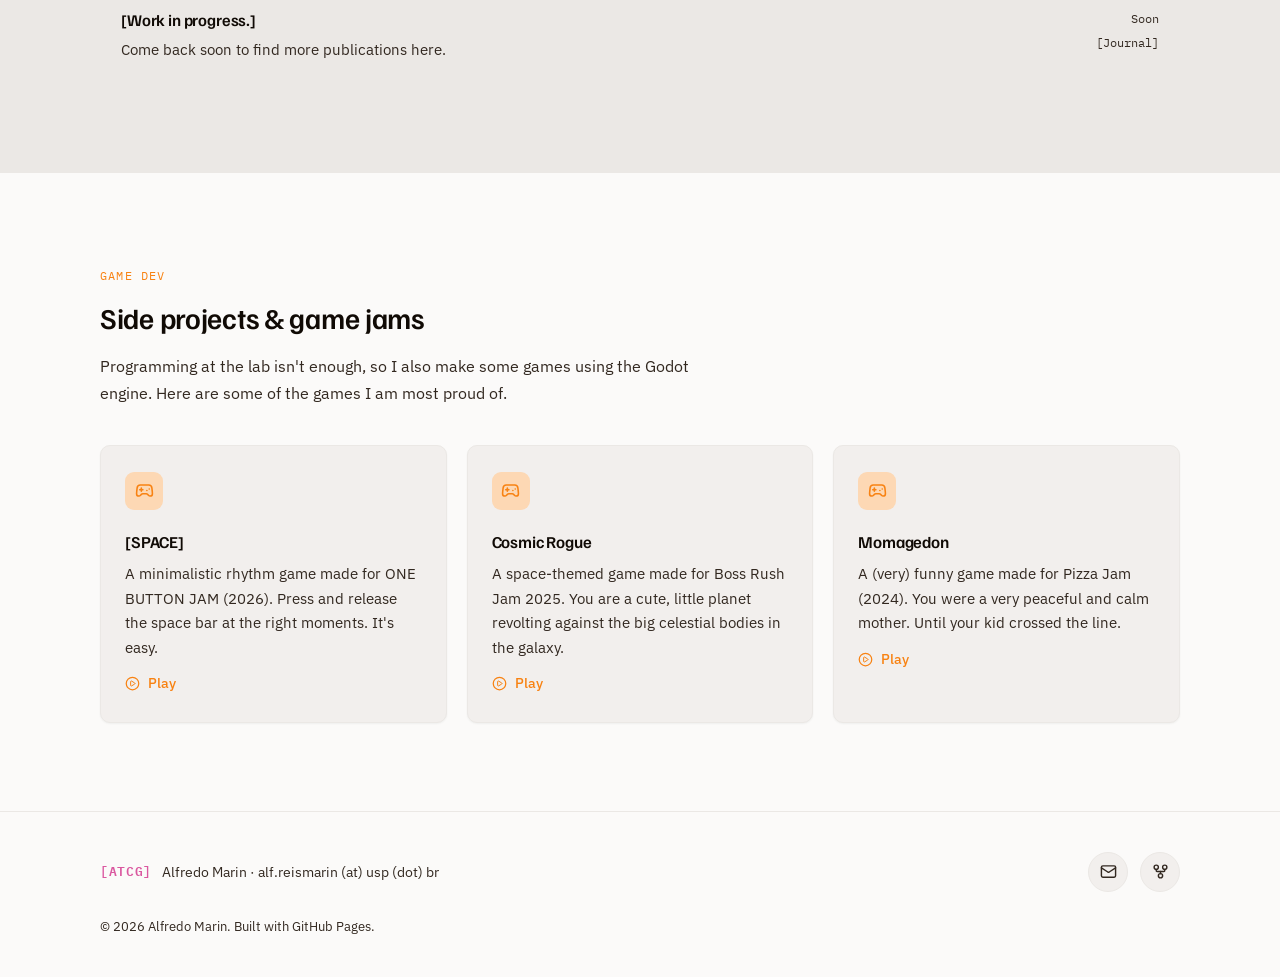
==== commit d8fd91b4: "Create final theme" ====
--- a/index.html
+++ b/index.html
@@ -3,13 +3,13 @@
 <head>
 <meta charset="UTF-8">
 <meta name="viewport" content="width=device-width, initial-scale=1.0">
-<title>[Your Name] — [Your Title]</title>
-<meta name="description" content="[Write a one-sentence description of you/your research for search engines and link previews]">
-
-<!-- Fonts: Space Grotesk (display), Inter (body), Space Mono ([Your Name]), Google Sans Code (utility/mono) -->
+<title>Alfredo Marin @ USP</title>
+<meta name="description" content="Some things about my research and hobbies">
+
+<!-- Fonts: Familjen Grotesk (display), IBM Plex Sans (body), IBM Plex Mono (data / labels) -->
 <link rel="preconnect" href="https://fonts.googleapis.com">
 <link rel="preconnect" href="https://fonts.gstatic.com" crossorigin>
-<link href="https://fonts.googleapis.com/css2?family=Space+Grotesk:wght@500;600;700&family=Space+Mono:wght@400;700&family=Google+Sans+Code:wght@400;500;600;700&family=Inter:wght@400;500;600&display=swap" rel="stylesheet">
+<link href="https://fonts.googleapis.com/css2?family=Familjen+Grotesk:wght@500;600;700&family=IBM+Plex+Sans:wght@400;500;600&family=IBM+Plex+Mono:wght@400;500;600&display=swap" rel="stylesheet">
 
 <link rel="stylesheet" href="style.css">
 </head>
@@ -19,14 +19,14 @@
 <header class="nav" id="nav">
   <div class="nav-inner">
     <a href="#top" class="nav-brand">
-      <span class="nav-name">[Your Name]</span>
+      <span class="nav-name">Marin, A</span>
     </a>
 
     <nav class="nav-links" id="nav-links">
-      <a href="#research">RESEARCH</a>
-      <a href="#publications">PUBLICATIONS</a>
-      <a href="#gamedev">GAME DEV</a>
-      <a href="assets/cv.pdf">CV</a>
+      <a href="#research">Research</a>
+      <a href="#publications">Publications</a>
+      <a href="#gamedev">Game Dev</a>
+      <a href="/assets/cv.pdf">CV</a>
     </nav>
 
     <div class="nav-controls">
@@ -45,41 +45,29 @@
 
   <!-- ============ HERO ============ -->
   <section class="hero">
-    <svg class="hero-motif" aria-hidden="true" xmlns="http://www.w3.org/2000/svg" preserveAspectRatio="none">
-      <defs>
-        <pattern id="honeycomb" x="0" y="0" width="102" height="58.89" patternUnits="userSpaceOnUse">
-          <polygon class="hex-line" points="34.00,0.00 17.00,29.44 -17.00,29.44 -34.00,0.00 -17.00,-29.44 17.00,-29.44"/>
-          <polygon class="hex-line" points="34.00,58.89 17.00,88.33 -17.00,88.33 -34.00,58.89 -17.00,29.44 17.00,29.44"/>
-          <polygon class="hex-line" points="136.00,0.00 119.00,29.44 85.00,29.44 68.00,0.00 85.00,-29.44 119.00,-29.44"/>
-          <polygon class="hex-line" points="136.00,58.89 119.00,88.33 85.00,88.33 68.00,58.89 85.00,29.44 119.00,29.44"/>
-          <polygon class="hex-line" points="85.00,29.44 68.00,58.89 34.00,58.89 17.00,29.44 34.00,0.00 68.00,0.00"/>
-          <polygon class="hex-line" points="85.00,-29.44 68.00,0.00 34.00,0.00 17.00,-29.44 34.00,-58.89 68.00,-58.89"/>
-        </pattern>
-      </defs>
-      <rect width="100%" height="100%" fill="url(#honeycomb)"/>
-    </svg>
+    <canvas class="drift-canvas" id="drift-canvas" aria-hidden="true"></canvas>
+
     <div class="hero-inner">
-
       <div class="hero-profile">
         <div class="hero-photo">
           <!-- Replace src below with your photo, e.g. assets/profile.jpg -->
-          <img src="assets/profile.jpg" alt="[Your Name]" onerror="this.style.display='none'; this.parentElement.classList.add('photo-empty')">
+          <img src="/assets/profile.jpg" alt="Alfredo Marin" onerror="this.style.display='none'; this.parentElement.classList.add('photo-empty')">
         </div>
-        <h1 class="hero-name">[Your Name]</h1>
-        <p class="hero-role">[Your Title, e.g. "PhD Candidate in Genetics and Evolutionary Biology"]</p>
-        <p class="hero-affiliation">[Your Institution, e.g. "University of São Paulo"]</p>
+        <h1 class="hero-name">Alfredo Marin</h1>
+        <p class="hero-role">PhD candidate in Genetics and Evolutionary Biology</p>
+        <p class="hero-affiliation">University of São Paulo, Brazil</p>
 
         <ul class="social-row">
-          <li><a href="[mailto:you@example.com]" aria-label="Email">
+          <li><a href="mailto:alf.reismarin@usp.br" aria-label="Email">
             <svg xmlns="http://www.w3.org/2000/svg" width="24" height="24" viewBox="0 0 24 24" fill="none" stroke="currentColor" stroke-width="2" stroke-linecap="round" stroke-linejoin="round" class="lucide lucide-mail-icon lucide-mail"><path d="m22 7-8.991 5.727a2 2 0 0 1-2.009 0L2 7"/><rect x="2" y="4" width="20" height="16" rx="2"/></svg>
           </a></li>
-          <li><a href="[your GitHub URL]" aria-label="GitHub">
+          <li><a href="https://github.com/alfroids" aria-label="GitHub">
             <svg xmlns="http://www.w3.org/2000/svg" width="24" height="24" viewBox="0 0 24 24" fill="none" stroke="currentColor" stroke-width="2" stroke-linecap="round" stroke-linejoin="round" class="lucide lucide-git-fork-icon lucide-git-fork"><circle cx="12" cy="18" r="3"/><circle cx="6" cy="6" r="3"/><circle cx="18" cy="6" r="3"/><path d="M18 9v2c0 .6-.4 1-1 1H7c-.6 0-1-.4-1-1V9"/><path d="M12 12v3"/></svg>
           </a></li>
           <li><a href="[your Google Scholar URL]" aria-label="Google Scholar">
             <svg xmlns="http://www.w3.org/2000/svg" width="24" height="24" viewBox="0 0 24 24" fill="none" stroke="currentColor" stroke-width="2" stroke-linecap="round" stroke-linejoin="round" class="lucide lucide-graduation-cap-icon lucide-graduation-cap"><path d="M21.42 10.922a1 1 0 0 0-.019-1.838L12.83 5.18a2 2 0 0 0-1.66 0L2.6 9.08a1 1 0 0 0 0 1.832l8.57 3.908a2 2 0 0 0 1.66 0z"/><path d="M22 10v6"/><path d="M6 12.5V16a6 3 0 0 0 12 0v-3.5"/></svg>
           </a></li>
-          <li><a href="[your itch.io or game dev profile URL]" aria-label="Game projects">
+          <li><a href="https://alfroids.itch.io/" aria-label="Itch.io">
             <svg xmlns="http://www.w3.org/2000/svg" width="24" height="24" viewBox="0 0 24 24" fill="none" stroke="currentColor" stroke-width="2" stroke-linecap="round" stroke-linejoin="round" class="lucide lucide-gamepad2-icon lucide-gamepad-2"><line x1="6" x2="10" y1="11" y2="11"/><line x1="8" x2="8" y1="9" y2="13"/><line x1="15" x2="15.01" y1="12" y2="12"/><line x1="18" x2="18.01" y1="10" y2="10"/><path d="M17.32 5H6.68a4 4 0 0 0-3.978 3.59c-.006.052-.01.101-.017.152C2.604 9.416 2 14.456 2 16a3 3 0 0 0 3 3c1 0 1.5-.5 2-1l1.414-1.414A2 2 0 0 1 9.828 16h4.344a2 2 0 0 1 1.414.586L17 18c.5.5 1 1 2 1a3 3 0 0 0 3-3c0-1.545-.604-6.584-.685-7.258-.007-.05-.011-.1-.017-.151A4 4 0 0 0 17.32 5z"/></svg>
           </a></li>
         </ul>
@@ -88,45 +76,46 @@
       <div class="hero-bio">
         <span class="eyebrow">Welcome</span>
         <h2>About me</h2>
-        <p>[Write 2–3 sentences introducing yourself: who you are, what you study, and why. e.g. what draws you to HLA/MHC evolution and human population diversity.]</p>
-        <p>[Optional second paragraph: your academic path so far — degrees, labs, key milestones.]</p>
-        <p>[Optional third paragraph: your interest in game development / game jams, and how it fits alongside your research, if you want to mention it here.]</p>
-      </div>
-
+        <p>My main interest is understanding how different models balancing selection shape the diversity patterns inside and across populations. Using simulations, I explore how changing the rules of evolution impacts the outcome and compare the results to empirical population data to infer what might have happend in the real world.</p>
+        <p>I have a bachelor's degree in Molecular Sciences (2024) by University of São Paulo and am now pursuing my PhD in Genetics and Evolutionary Biology at University of São Paulo, under supervision of Prof. Diogo Meyer.</p>
+        <p>Outside the lab, I enjoy developing games and partaking in game jams. You'll find links to some of my projects below!</p>
+      </div>
     </div>
   </section>
 
   <!-- ============ RESEARCH ============ -->
   <section class="section" id="research">
     <div class="section-inner">
-      <span class="eyebrow eyebrow-green">Research</span>
-      <h2 class="section-title">What I study</h2>
-      <p class="section-lede">[One or two sentences framing your overall research question — e.g. what evolutionary processes shape HLA/MHC diversity across human populations.]</p>
+      <div class="section-head reveal">
+        <span class="eyebrow eyebrow-moss">Research</span>
+        <h2 class="section-title">What I study</h2>
+        <p class="section-lede">How does diveristy emerge and is maintained? I am interested in different models of balancing selection and the patterns they generate across populations.</p>
+      </div>
 
       <div class="card-grid">
 
-        <article class="card card-green">
-          <div class="card-icon">
-            <svg xmlns="http://www.w3.org/2000/svg" width="24" height="24" viewBox="0 0 24 24" fill="none" stroke="currentColor" stroke-width="2" stroke-linecap="round" stroke-linejoin="round" class="lucide lucide-dna-icon lucide-dna"><path d="m10 16 1.5 1.5"/><path d="m14 8-1.5-1.5"/><path d="M15 2c-1.798 1.998-2.518 3.995-2.807 5.993"/><path d="m16.5 10.5 1 1"/><path d="m17 6-2.891-2.891"/><path d="M2 15c6.667-6 13.333 0 20-6"/><path d="m20 9 .891.891"/><path d="M3.109 14.109 4 15"/><path d="m6.5 12.5 1 1"/><path d="m7 18 2.891 2.891"/><path d="M9 22c1.798-1.998 2.518-3.995 2.807-5.993"/></svg>
-          </div>
-          <h3>[Research topic 1, e.g. "Balancing selection at HLA loci"]</h3>
-          <p>[2–3 sentence description of this research thread.]</p>
-        </article>
-
-        <article class="card card-green">
-          <div class="card-icon">
-            <svg xmlns="http://www.w3.org/2000/svg" width="24" height="24" viewBox="0 0 24 24" fill="none" stroke="currentColor" stroke-width="2" stroke-linecap="round" stroke-linejoin="round" class="lucide lucide-dna-icon lucide-dna"><path d="m10 16 1.5 1.5"/><path d="m14 8-1.5-1.5"/><path d="M15 2c-1.798 1.998-2.518 3.995-2.807 5.993"/><path d="m16.5 10.5 1 1"/><path d="m17 6-2.891-2.891"/><path d="M2 15c6.667-6 13.333 0 20-6"/><path d="m20 9 .891.891"/><path d="M3.109 14.109 4 15"/><path d="m6.5 12.5 1 1"/><path d="m7 18 2.891 2.891"/><path d="M9 22c1.798-1.998 2.518-3.995 2.807-5.993"/></svg>
-          </div>
-          <h3>[Research topic 2, e.g. "MHC diversity across populations"]</h3>
-          <p>[2–3 sentence description of this research thread.]</p>
-        </article>
-
-        <article class="card card-green">
-          <div class="card-icon">
-            <svg xmlns="http://www.w3.org/2000/svg" width="24" height="24" viewBox="0 0 24 24" fill="none" stroke="currentColor" stroke-width="2" stroke-linecap="round" stroke-linejoin="round" class="lucide lucide-dna-icon lucide-dna"><path d="m10 16 1.5 1.5"/><path d="m14 8-1.5-1.5"/><path d="M15 2c-1.798 1.998-2.518 3.995-2.807 5.993"/><path d="m16.5 10.5 1 1"/><path d="m17 6-2.891-2.891"/><path d="M2 15c6.667-6 13.333 0 20-6"/><path d="m20 9 .891.891"/><path d="M3.109 14.109 4 15"/><path d="m6.5 12.5 1 1"/><path d="m7 18 2.891 2.891"/><path d="M9 22c1.798-1.998 2.518-3.995 2.807-5.993"/></svg>
-          </div>
-          <h3>[Research topic 3, e.g. "Methods for population genetics"]</h3>
-          <p>[2–3 sentence description of this research thread.]</p>
+        <article class="card card-moss reveal">
+          <div class="card-icon">
+            <svg xmlns="http://www.w3.org/2000/svg" width="24" height="24" viewBox="0 0 24 24" fill="none" stroke="currentColor" stroke-width="2" stroke-linecap="round" stroke-linejoin="round" class="lucide lucide-test-tube-diagonal-icon lucide-test-tube-diagonal"><path d="M21 7 6.82 21.18a2.83 2.83 0 0 1-3.99-.01a2.83 2.83 0 0 1 0-4L17 3"/><path d="m16 2 6 6"/><path d="M12 16H4"/></svg>
+          </div>
+          <h3>Symmetric heterozygote advantage at the human HLA loci</h3>
+          <p>Which aspects of the HLA diversity patterns can be explained by a simple model of heterozygote advantage? And which cannot?</p>
+        </article>
+
+        <article class="card card-moss reveal">
+          <div class="card-icon">
+            <svg xmlns="http://www.w3.org/2000/svg" width="24" height="24" viewBox="0 0 24 24" fill="none" stroke="currentColor" stroke-width="2" stroke-linecap="round" stroke-linejoin="round" class="lucide lucide-test-tube-diagonal-icon lucide-test-tube-diagonal"><path d="M21 7 6.82 21.18a2.83 2.83 0 0 1-3.99-.01a2.83 2.83 0 0 1 0-4L17 3"/><path d="m16 2 6 6"/><path d="M12 16H4"/></svg>
+          </div>
+          <h3>Epistasis and CEHs at the human MHC</h3>
+          <p>How are some very long (~3Mb) haplotypes being maintained in populations at such high frequencies? Is epistasis involved?</p>
+        </article>
+
+        <article class="card card-moss reveal">
+          <div class="card-icon">
+            <svg xmlns="http://www.w3.org/2000/svg" width="24" height="24" viewBox="0 0 24 24" fill="none" stroke="currentColor" stroke-width="2" stroke-linecap="round" stroke-linejoin="round" class="lucide lucide-test-tube-diagonal-icon lucide-test-tube-diagonal"><path d="M21 7 6.82 21.18a2.83 2.83 0 0 1-3.99-.01a2.83 2.83 0 0 1 0-4L17 3"/><path d="m16 2 6 6"/><path d="M12 16H4"/></svg>
+          </div>
+          <h3>Public goods altruism and the greenbeard genes of D. discoideum</h3>
+          <p>Under which conditions can multiple tags of altruism be maintained in a population?</p>
         </article>
 
       </div>
@@ -136,42 +125,22 @@
   <!-- ============ PUBLICATIONS ============ -->
   <section class="section section-alt" id="publications">
     <div class="section-inner">
-      <span class="eyebrow">Publications</span>
-      <h2 class="section-title">Writing &amp; publications</h2>
-      <p class="section-lede">[Optional intro sentence about what kind of writing lives here — papers, preprints, blog notes, etc.]</p>
+      <div class="section-head reveal">
+        <span class="eyebrow eyebrow-slate">Publications</span>
+        <h2 class="section-title">Writing &amp; publications</h2>
+        <p class="section-lede">Here are some links to papers or manuscripts that you might find interesting.</p>
+      </div>
 
       <div class="post-list">
 
-        <a class="post-row" href="[link to post/paper 1]">
+        <a class="post-row reveal" href="[link to post/paper 1]">
           <div class="post-row-main">
-            <h3>[Post or publication title 1]</h3>
-            <p>[One-sentence excerpt or abstract snippet.]</p>
+            <h3>[Work in progress.]</h3>
+            <p>Come back soon to find more publications here.</p>
           </div>
           <div class="post-row-meta">
-            <span>[Date]</span>
-            <span>[Venue / journal, or "Blog post"]</span>
-          </div>
-        </a>
-
-        <a class="post-row" href="[link to post/paper 2]">
-          <div class="post-row-main">
-            <h3>[Post or publication title 2]</h3>
-            <p>[One-sentence excerpt or abstract snippet.]</p>
-          </div>
-          <div class="post-row-meta">
-            <span>[Date]</span>
-            <span>[Venue / journal, or "Blog post"]</span>
-          </div>
-        </a>
-
-        <a class="post-row" href="[link to post/paper 3]">
-          <div class="post-row-main">
-            <h3>[Post or publication title 3]</h3>
-            <p>[One-sentence excerpt or abstract snippet.]</p>
-          </div>
-          <div class="post-row-meta">
-            <span>[Date]</span>
-            <span>[Venue / journal, or "Blog post"]</span>
+            <span>Soon</span>
+            <span>[Journal]</span>
           </div>
         </a>
 
@@ -182,37 +151,39 @@
   <!-- ============ GAME DEV ============ -->
   <section class="section" id="gamedev">
     <div class="section-inner">
-      <span class="eyebrow eyebrow-amber">Game Dev</span>
-      <h2 class="section-title">Game jams &amp; side projects</h2>
-      <p class="section-lede">[One or two sentences about your game dev interests — how often you jam, what tools/engines you use, what draws you to it.]</p>
+      <div class="section-head reveal">
+        <span class="eyebrow eyebrow-ochre">Game Dev</span>
+        <h2 class="section-title">Side projects &amp; game jams</h2>
+        <p class="section-lede">Programming at the lab isn't enough, so I also make some games using the Godot engine. Here are some of the games I am most proud of.</p>
+      </div>
 
       <div class="card-grid">
 
-        <article class="card card-amber">
-          <div class="card-icon">
-            <svg xmlns="http://www.w3.org/2000/svg" width="24" height="24" viewBox="0 0 24 24" fill="none" stroke="currentColor" stroke-width="2" stroke-linecap="round" stroke-linejoin="round" class="lucide lucide-gamepad2-icon lucide-gamepad-2"><line x1="6" x2="10" y1="11" y2="11"/><line x1="8" x2="8" y1="9" y2="13"/><line x1="15" x2="15.01" y1="12" y2="12"/><line x1="18" x2="18.01" y1="10" y2="10"/><path d="M17.32 5H6.68a4 4 0 0 0-3.978 3.59c-.006.052-.01.101-.017.152C2.604 9.416 2 14.456 2 16a3 3 0 0 0 3 3c1 0 1.5-.5 2-1l1.414-1.414A2 2 0 0 1 9.828 16h4.344a2 2 0 0 1 1.414.586L17 18c.5.5 1 1 2 1a3 3 0 0 0 3-3c0-1.545-.604-6.584-.685-7.258-.007-.05-.011-.1-.017-.151A4 4 0 0 0 17.32 5z"/></svg>
-          </div>
-          <h3>[Game title 1]</h3>
-          <p>[Game jam name, your role, and a short description. e.g. "Made for Ludum Dare 5X in 48 hours — a puzzle game about ___."]</p>
-          <a class="card-link" href="[link to itch.io page or repo]">[Play / view] →</a>
-        </article>
-
-        <article class="card card-amber">
-          <div class="card-icon">
-            <svg xmlns="http://www.w3.org/2000/svg" width="24" height="24" viewBox="0 0 24 24" fill="none" stroke="currentColor" stroke-width="2" stroke-linecap="round" stroke-linejoin="round" class="lucide lucide-gamepad2-icon lucide-gamepad-2"><line x1="6" x2="10" y1="11" y2="11"/><line x1="8" x2="8" y1="9" y2="13"/><line x1="15" x2="15.01" y1="12" y2="12"/><line x1="18" x2="18.01" y1="10" y2="10"/><path d="M17.32 5H6.68a4 4 0 0 0-3.978 3.59c-.006.052-.01.101-.017.152C2.604 9.416 2 14.456 2 16a3 3 0 0 0 3 3c1 0 1.5-.5 2-1l1.414-1.414A2 2 0 0 1 9.828 16h4.344a2 2 0 0 1 1.414.586L17 18c.5.5 1 1 2 1a3 3 0 0 0 3-3c0-1.545-.604-6.584-.685-7.258-.007-.05-.011-.1-.017-.151A4 4 0 0 0 17.32 5z"/></svg>
-          </div>
-          <h3>[Game title 2]</h3>
-          <p>[Game jam name, your role, and a short description.]</p>
-          <a class="card-link" href="[link]">[Play / view] →</a>
-        </article>
-
-        <article class="card card-amber">
-          <div class="card-icon">
-            <svg xmlns="http://www.w3.org/2000/svg" width="24" height="24" viewBox="0 0 24 24" fill="none" stroke="currentColor" stroke-width="2" stroke-linecap="round" stroke-linejoin="round" class="lucide lucide-gamepad2-icon lucide-gamepad-2"><line x1="6" x2="10" y1="11" y2="11"/><line x1="8" x2="8" y1="9" y2="13"/><line x1="15" x2="15.01" y1="12" y2="12"/><line x1="18" x2="18.01" y1="10" y2="10"/><path d="M17.32 5H6.68a4 4 0 0 0-3.978 3.59c-.006.052-.01.101-.017.152C2.604 9.416 2 14.456 2 16a3 3 0 0 0 3 3c1 0 1.5-.5 2-1l1.414-1.414A2 2 0 0 1 9.828 16h4.344a2 2 0 0 1 1.414.586L17 18c.5.5 1 1 2 1a3 3 0 0 0 3-3c0-1.545-.604-6.584-.685-7.258-.007-.05-.011-.1-.017-.151A4 4 0 0 0 17.32 5z"/></svg>
-          </div>
-          <h3>[Game title 3]</h3>
-          <p>[Game jam name, your role, and a short description.]</p>
-          <a class="card-link" href="[link]">[Play / view] →</a>
+        <article class="card card-ochre reveal">
+          <div class="card-icon">
+            <svg xmlns="http://www.w3.org/2000/svg" width="24" height="24" viewBox="0 0 24 24" fill="none" stroke="currentColor" stroke-width="2" stroke-linecap="round" stroke-linejoin="round" class="lucide lucide-gamepad2-icon lucide-gamepad-2"><line x1="6" x2="10" y1="11" y2="11"/><line x1="8" x2="8" y1="9" y2="13"/><line x1="15" x2="15.01" y1="12" y2="12"/><line x1="18" x2="18.01" y1="10" y2="10"/><path d="M17.32 5H6.68a4 4 0 0 0-3.978 3.59c-.006.052-.01.101-.017.152C2.604 9.416 2 14.456 2 16a3 3 0 0 0 3 3c1 0 1.5-.5 2-1l1.414-1.414A2 2 0 0 1 9.828 16h4.344a2 2 0 0 1 1.414.586L17 18c.5.5 1 1 2 1a3 3 0 0 0 3-3c0-1.545-.604-6.584-.685-7.258-.007-.05-.011-.1-.017-.151A4 4 0 0 0 17.32 5z"/></svg>
+          </div>
+          <h3>[SPACE]</h3>
+          <p>A minimalistic rhythm game made for ONE BUTTON JAM (2026). Press and release the space bar at the right moments. It's easy.</p>
+          <a class="card-link" href="https://alfroids.itch.io/momagedon"><svg class="card-mark" xmlns="http://www.w3.org/2000/svg" width="24" height="24" viewBox="0 0 24 24" fill="none" stroke="currentColor" stroke-width="2" stroke-linecap="round" stroke-linejoin="round" class="lucide lucide-circle-play-icon lucide-circle-play"><path d="M9 9.003a1 1 0 0 1 1.517-.859l4.997 2.997a1 1 0 0 1 0 1.718l-4.997 2.997A1 1 0 0 1 9 14.996z"/><circle cx="12" cy="12" r="10"/></svg>Play</a>
+        </article>
+
+        <article class="card card-ochre reveal">
+          <div class="card-icon">
+            <svg xmlns="http://www.w3.org/2000/svg" width="24" height="24" viewBox="0 0 24 24" fill="none" stroke="currentColor" stroke-width="2" stroke-linecap="round" stroke-linejoin="round" class="lucide lucide-gamepad2-icon lucide-gamepad-2"><line x1="6" x2="10" y1="11" y2="11"/><line x1="8" x2="8" y1="9" y2="13"/><line x1="15" x2="15.01" y1="12" y2="12"/><line x1="18" x2="18.01" y1="10" y2="10"/><path d="M17.32 5H6.68a4 4 0 0 0-3.978 3.59c-.006.052-.01.101-.017.152C2.604 9.416 2 14.456 2 16a3 3 0 0 0 3 3c1 0 1.5-.5 2-1l1.414-1.414A2 2 0 0 1 9.828 16h4.344a2 2 0 0 1 1.414.586L17 18c.5.5 1 1 2 1a3 3 0 0 0 3-3c0-1.545-.604-6.584-.685-7.258-.007-.05-.011-.1-.017-.151A4 4 0 0 0 17.32 5z"/></svg>
+          </div>
+          <h3>Cosmic Rogue</h3>
+          <p>A space-themed game made for Boss Rush Jam 2025. You are a cute, little planet revolting against the big celestial bodies in the galaxy.</p>
+          <a class="card-link" href="https://alfroids.itch.io/momagedon"><svg class="card-mark" xmlns="http://www.w3.org/2000/svg" width="24" height="24" viewBox="0 0 24 24" fill="none" stroke="currentColor" stroke-width="2" stroke-linecap="round" stroke-linejoin="round" class="lucide lucide-circle-play-icon lucide-circle-play"><path d="M9 9.003a1 1 0 0 1 1.517-.859l4.997 2.997a1 1 0 0 1 0 1.718l-4.997 2.997A1 1 0 0 1 9 14.996z"/><circle cx="12" cy="12" r="10"/></svg>Play</a>
+        </article>
+
+        <article class="card card-ochre reveal">
+          <div class="card-icon">
+            <svg xmlns="http://www.w3.org/2000/svg" width="24" height="24" viewBox="0 0 24 24" fill="none" stroke="currentColor" stroke-width="2" stroke-linecap="round" stroke-linejoin="round" class="lucide lucide-gamepad2-icon lucide-gamepad-2"><line x1="6" x2="10" y1="11" y2="11"/><line x1="8" x2="8" y1="9" y2="13"/><line x1="15" x2="15.01" y1="12" y2="12"/><line x1="18" x2="18.01" y1="10" y2="10"/><path d="M17.32 5H6.68a4 4 0 0 0-3.978 3.59c-.006.052-.01.101-.017.152C2.604 9.416 2 14.456 2 16a3 3 0 0 0 3 3c1 0 1.5-.5 2-1l1.414-1.414A2 2 0 0 1 9.828 16h4.344a2 2 0 0 1 1.414.586L17 18c.5.5 1 1 2 1a3 3 0 0 0 3-3c0-1.545-.604-6.584-.685-7.258-.007-.05-.011-.1-.017-.151A4 4 0 0 0 17.32 5z"/></svg>
+          </div>
+          <h3>Momagedon</h3>
+          <p>A (very) funny game made for Pizza Jam (2024). You were a very peaceful and calm mother. Until your kid crossed the line.</p>
+          <a class="card-link" href="https://alfroids.itch.io/momagedon"><svg class="card-mark" xmlns="http://www.w3.org/2000/svg" width="24" height="24" viewBox="0 0 24 24" fill="none" stroke="currentColor" stroke-width="2" stroke-linecap="round" stroke-linejoin="round" class="lucide lucide-circle-play-icon lucide-circle-play"><path d="M9 9.003a1 1 0 0 1 1.517-.859l4.997 2.997a1 1 0 0 1 0 1.718l-4.997 2.997A1 1 0 0 1 9 14.996z"/><circle cx="12" cy="12" r="10"/></svg>Play</a>
         </article>
 
       </div>
@@ -226,17 +197,17 @@
   <div class="footer-inner">
     <p class="footer-line">
       <span class="mono-tag">[ATCG]</span>
-      [Your Name] · [your email or a "Get in touch" link]
+      Alfredo Marin · alf.reismarin (at) usp (dot) br
     </p>
     <ul class="social-row social-row-footer">
-      <li><a href="[mailto:you@example.com]" aria-label="Email">
+      <li><a href="mailto:alf.reismarin@usp.br" aria-label="Email">
         <svg xmlns="http://www.w3.org/2000/svg" width="24" height="24" viewBox="0 0 24 24" fill="none" stroke="currentColor" stroke-width="2" stroke-linecap="round" stroke-linejoin="round" class="lucide lucide-mail-icon lucide-mail"><path d="m22 7-8.991 5.727a2 2 0 0 1-2.009 0L2 7"/><rect x="2" y="4" width="20" height="16" rx="2"/></svg>
       </a></li>
-      <li><a href="[your GitHub URL]" aria-label="GitHub">
+      <li><a href="https://github.com/alfroids" aria-label="GitHub">
         <svg xmlns="http://www.w3.org/2000/svg" width="24" height="24" viewBox="0 0 24 24" fill="none" stroke="currentColor" stroke-width="2" stroke-linecap="round" stroke-linejoin="round" class="lucide lucide-git-fork-icon lucide-git-fork"><circle cx="12" cy="18" r="3"/><circle cx="6" cy="6" r="3"/><circle cx="18" cy="6" r="3"/><path d="M18 9v2c0 .6-.4 1-1 1H7c-.6 0-1-.4-1-1V9"/><path d="M12 12v3"/></svg>
       </a></li>
     </ul>
-    <p class="footer-copy">© [Year] [Your Name]. [Optional: "Built with GitHub Pages."]</p>
+    <p class="footer-copy">© 2026 Alfredo Marin. Built with GitHub Pages.</p>
   </div>
 </footer>
 
--- a/style.css
+++ b/style.css
@@ -1,55 +1,60 @@
 /* =========================================================
    TOKENS
+   A palette drawn from population genetics rather than a
+   generic tech look: a pale sage "paper" background, and
+   three accents doing the work of the three sections —
+   moss for Research, slate for Publications, ochre for
+   Game Dev. Plum only ever appears in the drift animation.
    ========================================================= */
 :root{
-  --bg: #E9ECF2;
-  --bg-alt: #DFE2E8;
-  --card-bg: #F0F3FA;
-  --text: #0B0B0D;
-  --text-muted: #25272B;
-  --border: #DFE2E8;
-
-  --green: #83B828;
-  --green-soft: #C8E792;
-  --green-shade: #658E1F;
-  --amber: #EB63AB;
-  --amber-soft: #F6BBDC;
-  --amber-shade: #E53492;
-  --coral: #1463FF;
-  --motif: #9095A3;
-
-  --shadow: 0 1px 2px rgba(27,33,29,0.04);
-  --shadow-hover: 0 12px 24px rgba(27,33,29,0.08);
-
-  --font-display: "Space Grotesk", sans-serif;
-  /* --font-name: "Space Mono", monospace; */
-  --font-name: "Space Grotesk", sans-serif;
-  --font-mono: "Google Sans Code", monospace;
-  --font-body: "Inter", sans-serif;
-
-  --radius: 14px;
-  --nav-h: 76px;
+  --bg: #FBFAF9;
+  --bg-alt: #EBE8E5;
+  --surface: #F2EFED;
+  --ink: #100A05;
+  --ink-muted: #322820;
+  --border: #EBE8E5;
+
+  --moss: #8BC93F;
+  --moss-soft: #D8EDBF;
+  --slate: #488CEA;
+  --slate-soft: #CDDFF9;
+  --ochre: #F88212;
+  --ochre-soft: #FDD8B4;
+  --plum: #DA58A0;
+  --plum-soft: #F5D1E4;
+
+  --shadow: 0 1px 2px rgba(28,38,32,0.05);
+  --shadow-hover: 0 14px 28px rgba(28,38,32,0.09);
+
+  --font-display: "Familjen Grotesk", sans-serif;
+  --font-body: "IBM Plex Sans", sans-serif;
+  --font-mono: "IBM Plex Mono", monospace;
+
+  --radius: 10px;
+  --nav-h: 72px;
+
+  --reveal-duration: .7s;
 }
 
 [data-theme="dark"]{
-  --bg: #0B0B0D;
-  --bg-alt: #131517;
-  --card-bg: #040505;
-  --text: #E9ECF2;
-  --text-muted: #CBCED4;
-  --border: #131517;
-
-  --green: #74A324;
-  --green-soft: #BDE37D;
-  --green-shade: #57791B;
-  --amber: #E84A9E;
-  --amber-soft: #F3A5D1;
-  --amber-shade: #E21D86;
-  --coral: #1463FF;
-  --motif: #5D626F;
-
-  --shadow: 0 1px 2px rgba(0,0,0,0.2);
-  --shadow-hover: 0 16px 32px rgba(0,0,0,0.35);
+  --bg: #050910;
+  --bg-alt: #0A1019;
+  --surface: #080D16;
+  --ink: #F9FAFB;
+  --ink-muted: #96A4B0;
+  --border: #0A1019;
+
+  --moss: #62A532;
+  --moss-soft: #B7E09A;
+  --slate: #076AED;
+  --slate-soft: #A1C8FC;
+  --ochre: #C06916;
+  --ochre-soft: #F2BE8D;
+  --plum: #CD4FA6;
+  --plum-soft: #E9AFD6;
+
+  --shadow: 0 1px 2px rgba(0,0,0,0.25);
+  --shadow-hover: 0 18px 34px rgba(0,0,0,0.4);
 }
 
 *{ box-sizing: border-box; }
@@ -58,10 +63,10 @@
 body{
   margin:0;
   background: var(--bg);
-  color: var(--text);
+  color: var(--ink);
   font-family: var(--font-body);
   font-size: 16px;
-  line-height: 1.6;
+  line-height: 1.65;
   transition: background .25s ease, color .25s ease;
 }
 
@@ -73,25 +78,27 @@
 }
 
 a{ color: inherit; text-decoration: none; }
-p{ margin: 0 0 1em; color: var(--text-muted); }
+p{ margin: 0 0 1em; color: var(--ink-muted); }
 ul{ list-style: none; margin:0; padding:0; }
 
 .eyebrow{
   display:inline-block;
   font-family: var(--font-mono);
-  font-size: .75rem;
-  letter-spacing: .12em;
+  font-size: .74rem;
+  letter-spacing: .1em;
   text-transform: uppercase;
-  color: var(--text-muted);
-  margin-bottom: .6em;
-}
-.eyebrow-green{ color: var(--green); }
-.eyebrow-amber{ color: var(--amber); }
+  color: var(--ink-muted);
+  margin-bottom: .7em;
+}
+.eyebrow-moss{ color: var(--moss); }
+.eyebrow-slate{ color: var(--slate); }
+.eyebrow-ochre{ color: var(--ochre); }
 
 .mono-tag{
   font-family: var(--font-mono);
+  font-weight: 600; /* Not working */
   font-size: .8rem;
-  color: var(--coral);
+  color: var(--plum);
   letter-spacing: .05em;
 }
 
@@ -101,8 +108,8 @@
 .nav{
   position: sticky; top:0; z-index: 100;
   height: var(--nav-h);
-  background: color-mix(in srgb, var(--bg) 88%, transparent);
-  backdrop-filter: blur(10px);
+  background: color-mix(in srgb, var(--bg) 90%, transparent);
+  backdrop-filter: blur(8px);
   border-bottom: 1px solid var(--border);
 }
 .nav-inner{
@@ -113,136 +120,98 @@
 }
 .nav-brand{ display:flex; align-items:center; }
 .nav-name{
-  font-family: var(--font-name); font-weight:700; font-size:1.2rem;
-  color: var(--green);
-}
-.nav-links{ display:flex; gap: 28px; margin-left: auto; }
+  font-family: var(--font-display); font-weight:600; font-size:1.1rem;
+  color: var(--ink);
+}
+.nav-links{ display:flex; gap: 30px; margin-left: auto; }
 .nav-links a{
   font-family: var(--font-mono);
-  font-size:.84rem; font-weight:400; color: var(--text-muted);
+  font-size:.82rem; font-weight:400; color: var(--ink-muted);
   position:relative; padding: 4px 0;
-  transition: color .2s ease;
-}
-.nav-links a:hover, .nav-links a:focus-visible{ color: var(--green); }
-.nav-links a::after{
-  content:""; position:absolute; left:0; bottom:-2px;
-  width:0; height:2px; background: var(--green);
-  transition: width .2s ease;
-}
-.nav-links a:hover::after{ width:100%; }
+  transition: color .15s ease;
+}
+.nav-links a:hover, .nav-links a:focus-visible{ color: var(--moss); }
 
 .nav-controls{ display:flex; align-items:center; gap:12px; }
 .theme-toggle{
-  position: relative;
-  overflow: hidden;
-  width:38px; height:38px; border-radius:999px;
-  border:1px solid var(--border); background: var(--card-bg);
-  color: var(--text); cursor:pointer;
+  width:36px; height:36px; border-radius:999px;
+  border:1px solid var(--border); background: var(--surface);
+  color: var(--ink-muted); cursor:pointer;
   display:flex; align-items:center; justify-content:center;
-  transition: border-color .25s ease, transform .25s ease;
-}
-.theme-toggle::before{
-  content:"";
-  position:absolute;
-  top:-2px; left:-2px; right:-2px; bottom:-2px;
-  background: linear-gradient(160deg, var(--green) 0%, var(--green-shade) 100%);
-  transform: translateY(calc(100% + 4px));
-  transition: transform .32s ease;
-  z-index:0;
-}
-.theme-toggle:hover{ border-color: var(--green); transform: translateY(-1px); }
-.theme-toggle:hover::before{ transform: translateY(0); }
-.theme-toggle svg{ position:relative; z-index:1; width:18px; height:18px; transition: color .3s ease; }
-.theme-toggle:hover svg{ color:#fff; }
+  transition: border-color .15s ease, color .15s ease;
+}
+.theme-toggle:hover{ border-color: var(--moss); color: var(--moss); }
+.theme-toggle svg{ width:17px; height:17px; }
 .theme-toggle .icon-moon{ display:none; }
 [data-theme="dark"] .theme-toggle .icon-sun{ display:none; }
 [data-theme="dark"] .theme-toggle .icon-moon{ display:block; }
 
 .nav-burger{
-  display:none; width:38px; height:38px; border-radius:8px;
-  border:1px solid var(--border); background: var(--card-bg);
+  display:none; width:36px; height:36px; border-radius:8px;
+  border:1px solid var(--border); background: var(--surface);
   cursor:pointer; flex-direction:column; align-items:center; justify-content:center; gap:4px;
 }
-.nav-burger span{ width:16px; height:2px; background: var(--text); border-radius:2px; }
+.nav-burger span{ width:16px; height:2px; background: var(--ink); border-radius:2px; }
 
 /* =========================================================
    HERO
-   ========================================================= */
-.hero{ position: relative; overflow: hidden; padding: 72px 24px 88px; }
-
-.hero-motif{
+   The canvas simulates genetic drift: a fixed population of
+   coloured alleles, each generation a few are resampled from
+   a neighbour, so patches of colour randomly grow, shrink,
+   or vanish. No selection pressure — pure chance. Confined
+   to the hero and faded out, so it reads as a considered
+   opening moment rather than a wallpaper.
+   ========================================================= */
+.hero{ position: relative; overflow: hidden; padding: 96px 24px 64px; }
+
+.drift-canvas{
   position:absolute; inset:0; z-index:0; pointer-events:none;
-  width: 100%; height: 100%;
-  opacity:.6;
-  -webkit-mask-image: linear-gradient(to bottom, black 0%, black 20%, transparent 88%);
-          mask-image: linear-gradient(to bottom, black 0%, black 20%, transparent 88%);
-}
-.hero-motif .hex-line{
-  fill: none;
-  stroke: var(--motif);
-  stroke-width: 1;
-  vector-effect: non-scaling-stroke;
-}
-[data-theme="dark"] .hero-motif{ opacity:.4; }
+  width:100%; height:100%;
+  -webkit-mask-image: linear-gradient(to bottom, black 0%, black 55%, transparent 96%);
+          mask-image: linear-gradient(to bottom, black 0%, black 55%, transparent 96%);
+}
 
 .hero-inner{
   position:relative; z-index:1;
   max-width: 1080px; margin:0 auto;
-  display:grid; grid-template-columns: 300px 1fr; gap: 64px;
-  background: var(--card-bg);
-  border: 1px solid var(--border);
+  display:grid; grid-template-columns: 280px 1fr; gap: 64px;
+  background: color-mix(in srgb, var(--bg) 12%, transparent);
+  backdrop-filter: blur(2.5px);
   border-radius: var(--radius);
-  padding: 44px 48px;
+  padding: 36px 40px;
+}
+
+.hero-profile, .hero-bio{
+  text-shadow: 0 1px 10px var(--bg), 0 1px 3px var(--bg);
+}
+
+.hero-photo{
+  width:132px; height:132px; border-radius:50%;
+  overflow:hidden; border: 3px solid var(--surface);
   box-shadow: var(--shadow-hover);
-}
-
-.hero-photo{
-  width:150px; height:150px; border-radius:50%;
-  overflow:hidden; border: 3px solid var(--card-bg);
-  box-shadow: var(--shadow-hover);
-  background: var(--green-soft);
+  background: var(--moss-soft);
   margin-bottom: 20px;
 }
 .hero-photo img{ width:100%; height:100%; object-fit:cover; display:block; }
 .hero-photo.photo-empty{ display:flex; align-items:center; justify-content:center; }
 
-.hero-name{ font-family: var(--font-name); font-size: 1.7rem; }
-.hero-role{ margin:0 0 .2em; color: var(--text); font-weight:500; }
-.hero-affiliation{ color: var(--text-muted); font-size:.92rem; margin-bottom:1.2em; }
-
-.social-row{ display:flex; gap:14px; }
+.hero-name{ font-family: var(--font-display); font-size: 1.9rem; }
+.hero-role{ margin:0 0 .2em; color: var(--ink); font-weight:500; font-size:.98rem; }
+.hero-affiliation{ color: var(--ink-muted); font-size:.9rem; margin-bottom:1.3em; }
+
+.social-row{ display:flex; gap:12px; }
 .social-row a{
-  position: relative;
-  width:54px; height:54px; border-radius:999px;
-  border:1px solid var(--border); background: var(--card-bg);
+  width:44px; height:44px; border-radius:999px;
+  border:1px solid var(--border); background: var(--surface);
   display:flex; align-items:center; justify-content:center;
-  color: var(--text-muted);
-  overflow: hidden;
-  transition: border-color .25s ease, transform .25s ease;
-}
-.social-row a svg{
-  position: relative; z-index: 1;
-  width:22px; height:22px;
-  transition: color .3s ease;
-}
-
-/* Sliding color fill, same idea as the content cards. Alternates between
-   the two accent colors so the row doesn't feel monochrome. */
-.social-row a::before{
-  content:"";
-  position:absolute; inset:0;
-  transform: translateY(100%);
-  transition: transform .32s ease;
-  z-index:0;
-}
-.social-row a::before{ background: linear-gradient(160deg, var(--green) 0%, var(--green-shade) 100%); }
-
-.social-row a:hover{ transform: translateY(-3px); border-color: var(--green); }
-.social-row a:hover::before{ transform: translateY(0); }
-.social-row a:hover svg{ color: #fff; }
-
-.hero-bio h2{ font-size: 1.5rem; }
-.hero-bio p{ max-width: 60ch; }
+  color: var(--ink-muted);
+  transition: border-color .15s ease, color .15s ease, transform .15s ease;
+}
+.social-row a svg{ width:19px; height:19px; }
+.social-row a:hover{ border-color: var(--moss); color: var(--moss); transform: translateY(-2px); }
+
+.hero-bio h2{ font-size: 1.6rem; }
+.hero-bio p{ max-width: 58ch; }
 
 /* =========================================================
    SECTIONS
@@ -250,8 +219,9 @@
 .section{ padding: 88px 24px; }
 .section-alt{ background: var(--bg-alt); }
 .section-inner{ max-width: 1080px; margin:0 auto; }
-.section-title{ font-size: 1.9rem; }
-.section-lede{ max-width: 62ch; font-size:1.02rem; margin-bottom: 2.4em; }
+.section-head{ margin-bottom: 2.4em; }
+.section-title{ font-size: 1.8rem; }
+.section-lede{ max-width: 60ch; font-size:1.01rem; margin-bottom:0; }
 
 .card-grid{
   display:grid; grid-template-columns: repeat(3, 1fr); gap:20px;
@@ -259,80 +229,75 @@
 
 .card{
   position: relative;
-  background: var(--card-bg);
+  background: var(--surface);
   border: 1px solid var(--border);
   border-radius: var(--radius);
-  padding: 28px 26px;
+  padding: 26px 24px;
   box-shadow: var(--shadow);
-  overflow: hidden;
-  transition: transform .25s ease, box-shadow .25s ease, border-color .25s ease;
-}
-
-/* Fill animates in from behind the content on hover, rather than a flat
-   background swap, so the color arrives as a deliberate motion. */
-.card::before{
-  content:"";
-  position:absolute;
-  top: -2px; left: -2px; right: -2px; bottom: -2px;
-  transform: translateY(calc(100% + 4px));
-  transition: transform .32s ease;
-  z-index:0;
-}
-.card-green::before{ background: linear-gradient(160deg, var(--green) 0%, var(--green-shade) 100%); }
-.card-amber::before{ background: linear-gradient(160deg, var(--amber) 0%, var(--amber-shade) 100%); }
-
-.card:hover{
-  transform: translateY(-5px);
-  box-shadow: var(--shadow-hover);
-}
-.card-green:hover{ border-color: var(--green); }
-.card-amber:hover{ border-color: var(--amber); }
-.card:hover::before{ transform: translateY(0); }
-
-.card > *{ position: relative; z-index: 1; }
+}
+
+.card.reveal:hover{ translate: 0 -4px; box-shadow: var(--shadow-hover); }
+.card-moss.reveal:hover{ border-color: var(--moss); }
+.card-ochre.reveal:hover{ border-color: var(--ochre); }
 
 .card-icon{
-  width:42px; height:42px; border-radius:10px;
+  width:38px; height:38px; border-radius:9px;
   display:flex; align-items:center; justify-content:center;
   margin-bottom: 18px;
-  transition: background .3s ease, color .3s ease;
-}
-.card-green .card-icon{ background: var(--green-soft); color: var(--green); }
-.card-amber .card-icon{ background: var(--amber-soft); color: var(--amber); }
-.card-icon svg{ width:20px; height:20px; }
-.card:hover .card-icon{ background: rgba(255,255,255,0.16); color: #fff; }
-
-.card h3{ font-size: 1.08rem; transition: color .3s ease; }
-.card p{ font-size:.94rem; transition: color .3s ease; }
-.card:hover h3{ color: #fff; }
-.card:hover p{ color: rgba(255,255,255,0.85); }
+  transition: background .15s ease, color .15s ease;
+}
+.card-moss .card-icon{ background: var(--moss-soft); color: var(--moss); }
+.card-ochre .card-icon{ background: var(--ochre-soft); color: var(--ochre); }
+.card-icon svg{ width:19px; height:19px; }
+.card-moss.reveal:hover .card-icon{ background: var(--moss); color: #fff; }
+.card-ochre.reveal:hover .card-icon{ background: var(--ochre); color: #fff; }
+
+.card h3{ font-size: 1.04rem; transition: color .15s ease; }
+.card p{ font-size:.93rem; margin-bottom: .6em; }
+.card-moss.reveal:hover h3{ color: var(--moss); }
+.card-ochre.reveal:hover h3{ color: var(--ochre); }
 
 .card-link{
-  display:inline-block; font-size:.88rem; font-weight:600;
-  color: var(--green);
-  transition: color .3s ease;
-}
-.card-amber .card-link{ color: var(--amber); }
+  display:inline-block; font-size:.87rem; font-weight:500;
+  color: var(--moss);
+  transition: opacity .15s ease;
+}
+.card-ochre .card-link{ color: var(--ochre); }
 .card-link:hover{ text-decoration: underline; }
-.card:hover .card-link{ color: #fff; }
+
+.card-mark{
+  display:inline-block;
+  width: 15px; height: 15px;
+  margin-right: 8px;
+  vertical-align: -3px;
+}
+.card-mark path{ fill:none; stroke: currentColor; stroke-width: 1.6; stroke-linecap: round; }
 
 /* =========================================================
    POST LIST
    ========================================================= */
 .post-list{ display:flex; flex-direction:column; gap:2px; }
 .post-row{
+  position: relative;
   display:flex; justify-content:space-between; align-items:flex-start;
   gap: 24px;
   padding: 22px 20px;
-  border-radius: 10px;
-  transition: background .2s ease, transform .2s ease;
-}
-.post-row:hover{ background: var(--card-bg); transform: translateX(4px); }
-.post-row-main h3{ font-size: 1.05rem; margin-bottom:.25em; }
+  border: 1px solid var(--border);
+  border-radius: var(--radius);
+}
+.post-row.reveal:hover{
+  translate: 10px 0;
+  border-color: var(--slate);
+  background: var(--surface);
+}
+.post-row:hover h3{ color: var(--slate); }
+.post-row:hover .post-row-meta{ color: var(--slate); }
+.post-row-main h3{ font-size: 1.02rem; margin-bottom:.25em; transition: color .15s ease; }
 .post-row-main p{ margin:0; font-size:.92rem; }
 .post-row-meta{
   display:flex; flex-direction:column; align-items:flex-end;
-  font-family: var(--font-mono); font-size:.75rem; color: var(--text-muted);
+  font-family: var(--font-mono); font-size:.74rem; color: var(--ink-muted);
+  transition: color .15s ease;
   white-space:nowrap; gap:4px; padding-top:2px;
 }
 
@@ -345,16 +310,56 @@
   display:flex; flex-wrap:wrap; align-items:center; justify-content:space-between; gap:16px;
 }
 .footer-line{ margin:0; font-size:.9rem; display:flex; align-items:center; gap:10px; }
-.footer-copy{ margin:0; font-size:.8rem; color: var(--text-muted); width:100%; order:3; padding-top:8px; }
-.social-row-footer a{ width:44px; height:44px; }
-.social-row-footer a svg{ width:18px; height:18px; }
+.footer-copy{ margin:0; font-size:.8rem; color: var(--ink-muted); width:100%; order:3; padding-top:8px; }
+.social-row-footer a{ width:40px; height:40px; }
+.social-row-footer a svg{ width:17px; height:17px; }
+
+/* =========================================================
+   SCROLL REVEAL
+   Elements fade and lift into place the first time they
+   cross into view. Staggered slightly within a grid via
+   the --d custom property set in script.js.
+   ========================================================= */
+.reveal{
+  opacity: 0;
+  transform: translateY(18px);
+  transition: opacity var(--reveal-duration) ease, transform var(--reveal-duration) ease;
+  transition-delay: var(--d, 0s);
+}
+.reveal.is-visible{
+  opacity: 1;
+  transform: translateY(0);
+}
+
+/* These win the cascade tie against .reveal.is-visible (equal specificity,
+   declared later) so cards and publication rows get fast, snappy hover
+   transitions on their own properties while keeping the slower fade+lift
+   for the initial scroll reveal, which still uses plain 'transform'. */
+.card.reveal{
+  transition:
+    opacity var(--reveal-duration) ease,
+    transform var(--reveal-duration) ease,
+    translate .15s ease,
+    box-shadow .15s ease,
+    border-color .15s ease;
+  transition-delay: var(--d, 0s), var(--d, 0s), 0s, 0s, 0s;
+}
+.post-row.reveal{
+  transition:
+    opacity var(--reveal-duration) ease,
+    transform var(--reveal-duration) ease,
+    translate .15s ease,
+    border-color .15s ease,
+    background .15s ease;
+  transition-delay: var(--d, 0s), var(--d, 0s), 0s, 0s, 0s;
+}
 
 /* =========================================================
    RESPONSIVE
    ========================================================= */
 @media (max-width: 860px){
   .card-grid{ grid-template-columns: repeat(2, 1fr); }
-  .hero-inner{ grid-template-columns: 1fr; gap: 32px; }
+  .hero-inner{ grid-template-columns: 1fr; gap: 32px; padding: 28px 24px; }
 }
 
 @media (max-width: 640px){
@@ -371,13 +376,14 @@
   .post-row-meta{ flex-direction:row; align-items:center; }
 }
 
-/* Respect reduced motion */
+/* Respect reduced motion: no drift jitter, no scroll reveal delay/animation */
 @media (prefers-reduced-motion: reduce){
   *{ transition: none !important; scroll-behavior:auto !important; animation: none !important; }
+  .reveal{ opacity:1 !important; transform:none !important; }
 }
 
 /* Visible keyboard focus */
 a:focus-visible, button:focus-visible{
-  outline: 2px solid var(--green);
+  outline: 2px solid var(--moss);
   outline-offset: 2px;
 }
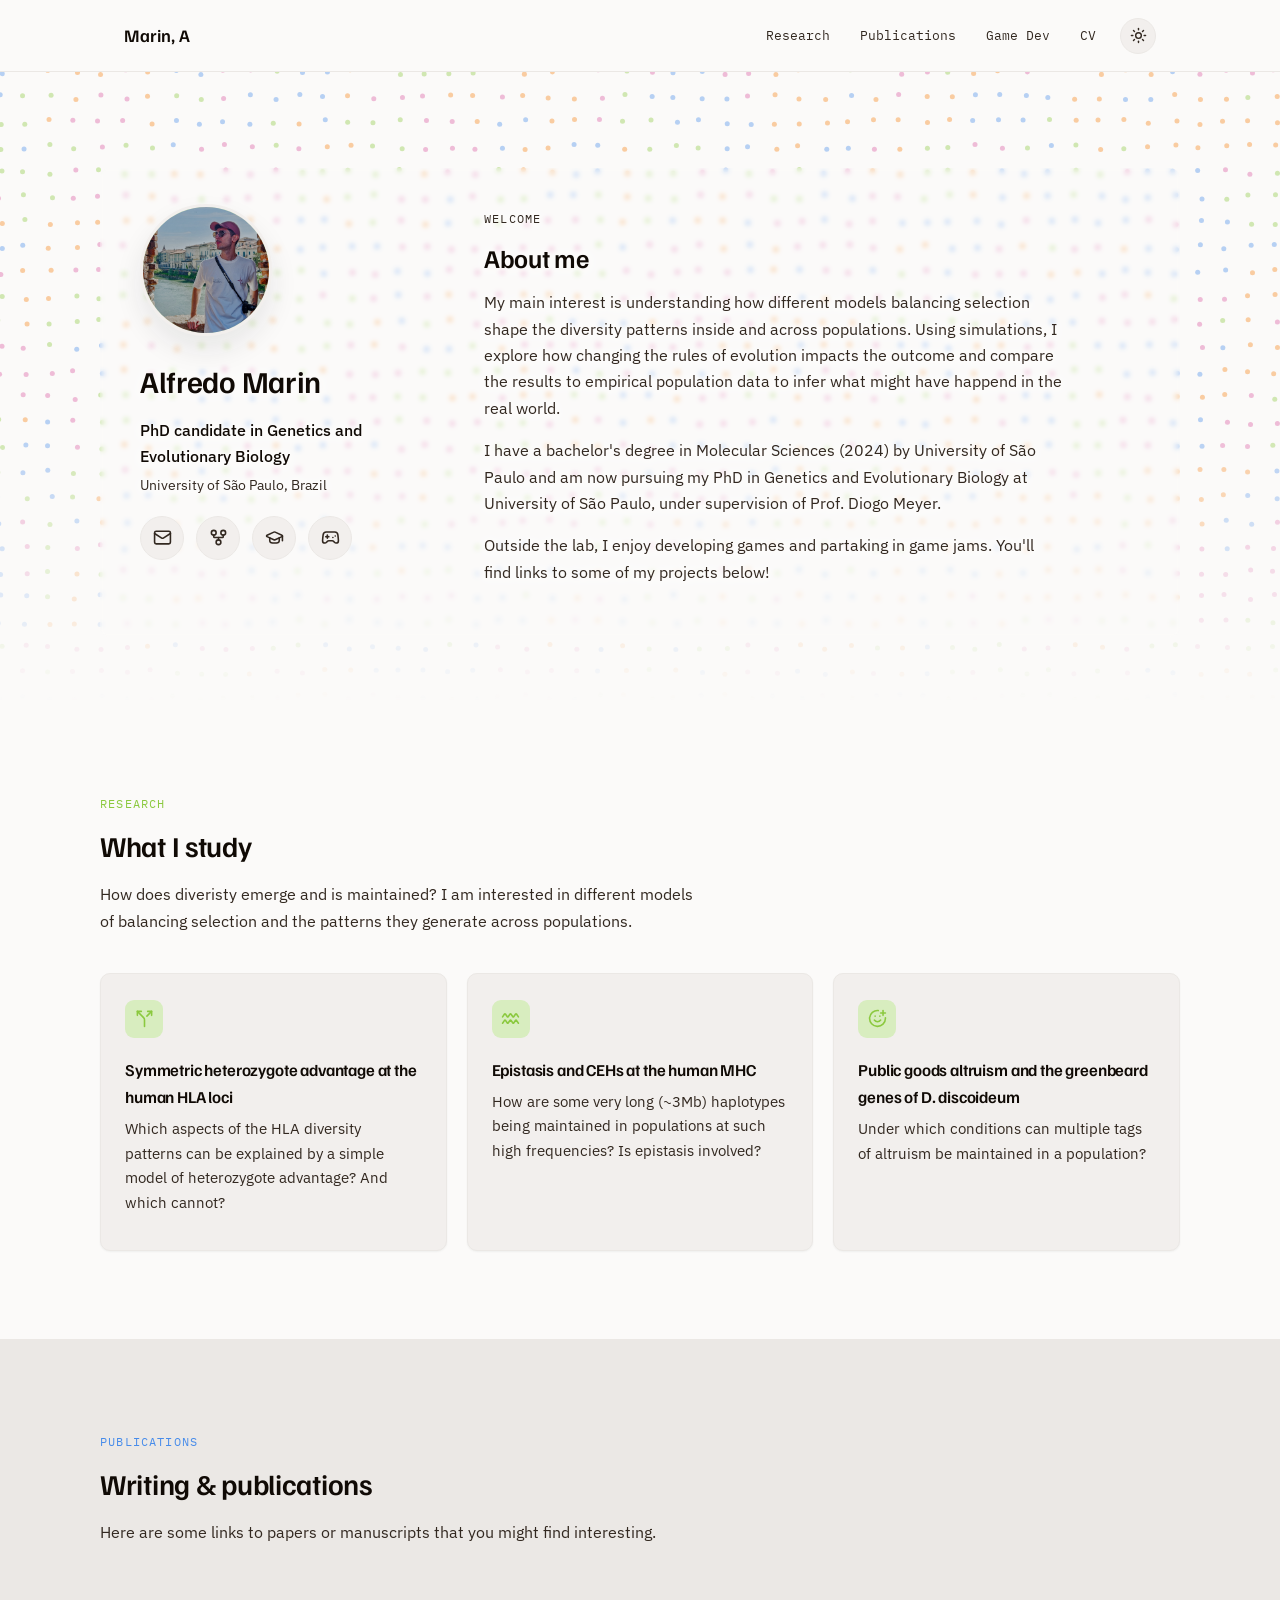
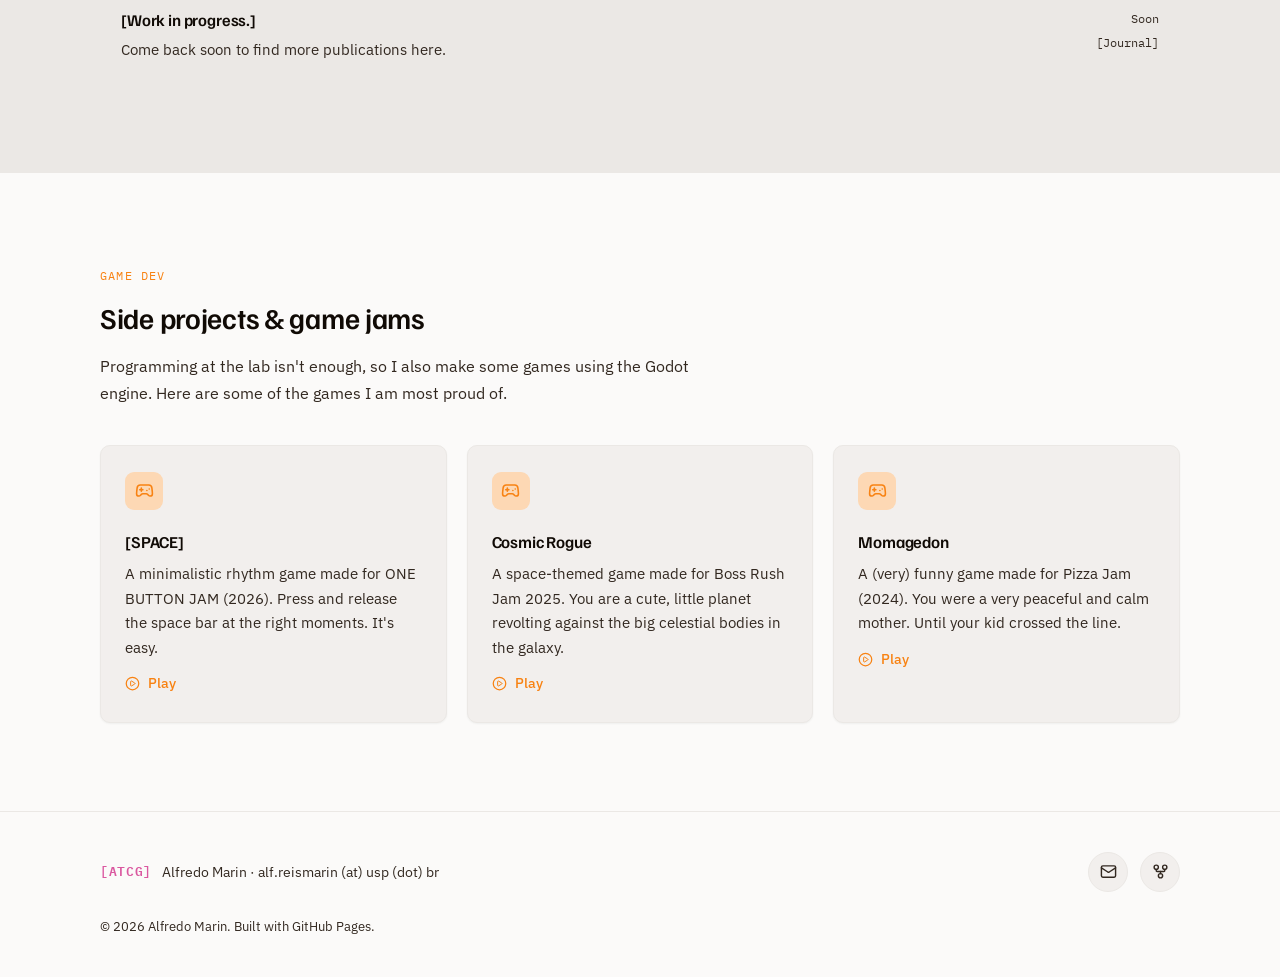
==== commit f8ee665f: "Update research icons" ====
--- a/index.html
+++ b/index.html
@@ -96,7 +96,7 @@
 
         <article class="card card-moss reveal">
           <div class="card-icon">
-            <svg xmlns="http://www.w3.org/2000/svg" width="24" height="24" viewBox="0 0 24 24" fill="none" stroke="currentColor" stroke-width="2" stroke-linecap="round" stroke-linejoin="round" class="lucide lucide-test-tube-diagonal-icon lucide-test-tube-diagonal"><path d="M21 7 6.82 21.18a2.83 2.83 0 0 1-3.99-.01a2.83 2.83 0 0 1 0-4L17 3"/><path d="m16 2 6 6"/><path d="M12 16H4"/></svg>
+            <svg xmlns="http://www.w3.org/2000/svg" width="24" height="24" viewBox="0 0 24 24" fill="none" stroke="currentColor" stroke-width="2" stroke-linecap="round" stroke-linejoin="round" class="lucide lucide-split-icon lucide-split"><path d="M16 3h5v5"/><path d="M8 3H3v5"/><path d="M12 22v-8.3a4 4 0 0 0-1.172-2.872L3 3"/><path d="m15 9 6-6"/></svg>
           </div>
           <h3>Symmetric heterozygote advantage at the human HLA loci</h3>
           <p>Which aspects of the HLA diversity patterns can be explained by a simple model of heterozygote advantage? And which cannot?</p>
@@ -104,7 +104,7 @@
 
         <article class="card card-moss reveal">
           <div class="card-icon">
-            <svg xmlns="http://www.w3.org/2000/svg" width="24" height="24" viewBox="0 0 24 24" fill="none" stroke="currentColor" stroke-width="2" stroke-linecap="round" stroke-linejoin="round" class="lucide lucide-test-tube-diagonal-icon lucide-test-tube-diagonal"><path d="M21 7 6.82 21.18a2.83 2.83 0 0 1-3.99-.01a2.83 2.83 0 0 1 0-4L17 3"/><path d="m16 2 6 6"/><path d="M12 16H4"/></svg>
+            <svg xmlns="http://www.w3.org/2000/svg" width="24" height="24" viewBox="0 0 24 24" fill="none" stroke="currentColor" stroke-width="2" stroke-linecap="round" stroke-linejoin="round" class="lucide lucide-zodiac-aquarius-icon lucide-zodiac-aquarius"><path d="m2 10 2.456-3.684a.7.7 0 0 1 1.106-.013l2.39 3.413a.7.7 0 0 0 1.096-.001l2.402-3.432a.7.7 0 0 1 1.098 0l2.402 3.432a.7.7 0 0 0 1.098 0l2.389-3.413a.7.7 0 0 1 1.106.013L22 10"/><path d="m2 18.002 2.456-3.684a.7.7 0 0 1 1.106-.013l2.39 3.413a.7.7 0 0 0 1.097 0l2.402-3.432a.7.7 0 0 1 1.098 0l2.402 3.432a.7.7 0 0 0 1.098 0l2.389-3.413a.7.7 0 0 1 1.106.013L22 18.002"/></svg>
           </div>
           <h3>Epistasis and CEHs at the human MHC</h3>
           <p>How are some very long (~3Mb) haplotypes being maintained in populations at such high frequencies? Is epistasis involved?</p>
@@ -112,7 +112,7 @@
 
         <article class="card card-moss reveal">
           <div class="card-icon">
-            <svg xmlns="http://www.w3.org/2000/svg" width="24" height="24" viewBox="0 0 24 24" fill="none" stroke="currentColor" stroke-width="2" stroke-linecap="round" stroke-linejoin="round" class="lucide lucide-test-tube-diagonal-icon lucide-test-tube-diagonal"><path d="M21 7 6.82 21.18a2.83 2.83 0 0 1-3.99-.01a2.83 2.83 0 0 1 0-4L17 3"/><path d="m16 2 6 6"/><path d="M12 16H4"/></svg>
+            <svg xmlns="http://www.w3.org/2000/svg" width="24" height="24" viewBox="0 0 24 24" fill="none" stroke="currentColor" stroke-width="2" stroke-linecap="round" stroke-linejoin="round" class="lucide lucide-smile-plus-icon lucide-smile-plus"><path d="M22 11v1a10 10 0 1 1-9-10"/><path d="M8 14s1.5 2 4 2 4-2 4-2"/><line x1="9" x2="9.01" y1="9" y2="9"/><line x1="15" x2="15.01" y1="9" y2="9"/><path d="M16 5h6"/><path d="M19 2v6"/></svg>
           </div>
           <h3>Public goods altruism and the greenbeard genes of D. discoideum</h3>
           <p>Under which conditions can multiple tags of altruism be maintained in a population?</p>
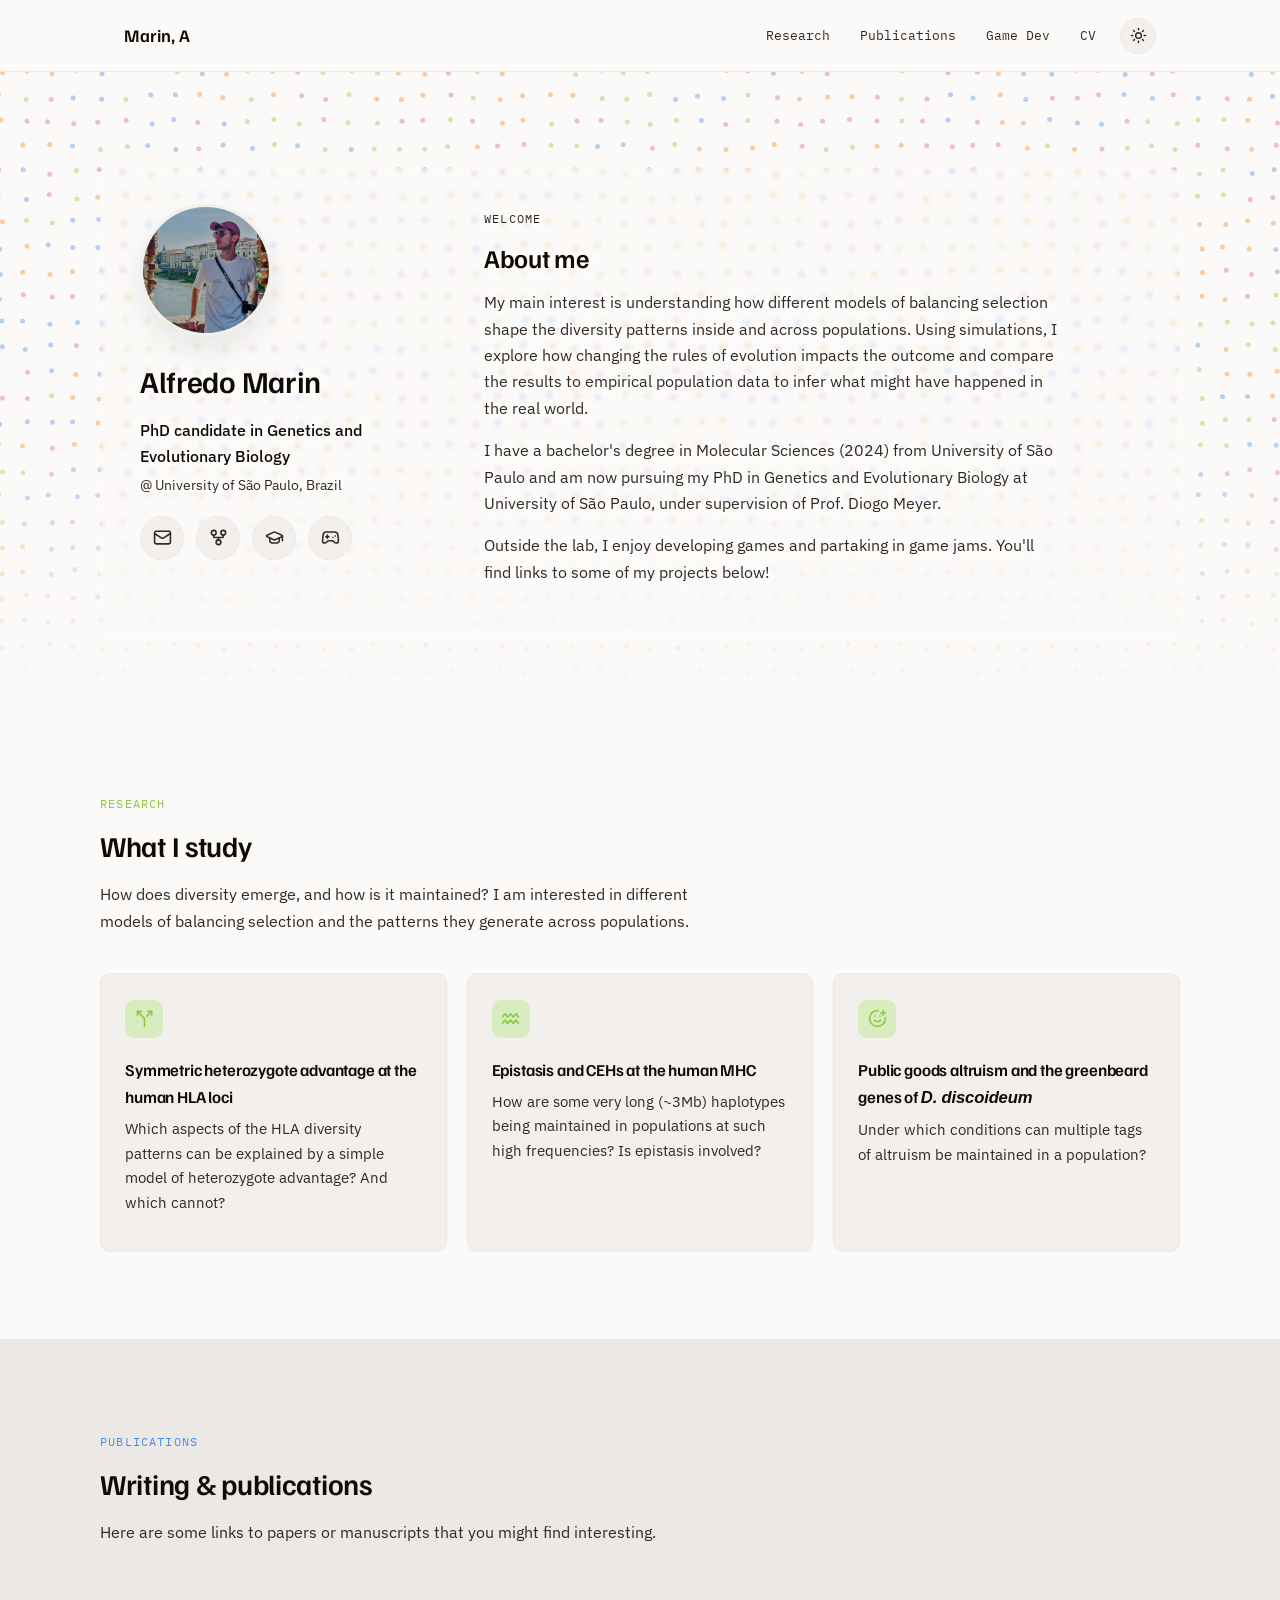
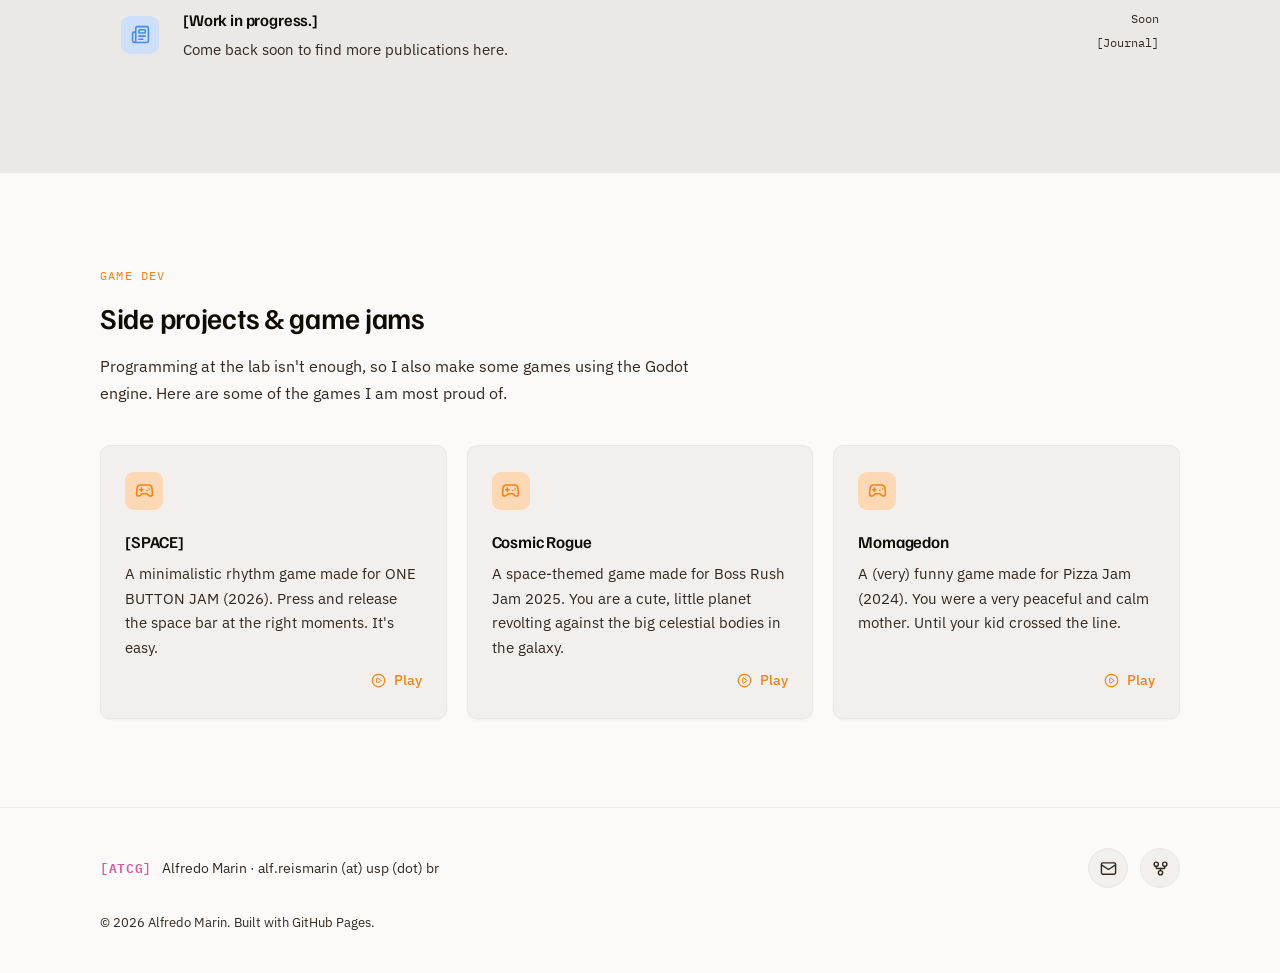
==== commit 73305cdf: "Final big tweaks to the theme" ====
--- a/index.html
+++ b/index.html
@@ -4,7 +4,7 @@
 <meta charset="UTF-8">
 <meta name="viewport" content="width=device-width, initial-scale=1.0">
 <title>Alfredo Marin @ USP</title>
-<meta name="description" content="Some things about my research and hobbies">
+<meta name="description" content="Research on evolutionary genetics and human HLA diversity, alongside game dev side projects and game jams.">
 
 <!-- Fonts: Familjen Grotesk (display), IBM Plex Sans (body), IBM Plex Mono (data / labels) -->
 <link rel="preconnect" href="https://fonts.googleapis.com">
@@ -50,12 +50,11 @@
     <div class="hero-inner">
       <div class="hero-profile">
         <div class="hero-photo">
-          <!-- Replace src below with your photo, e.g. assets/profile.jpg -->
           <img src="/assets/profile.jpg" alt="Alfredo Marin" onerror="this.style.display='none'; this.parentElement.classList.add('photo-empty')">
         </div>
         <h1 class="hero-name">Alfredo Marin</h1>
         <p class="hero-role">PhD candidate in Genetics and Evolutionary Biology</p>
-        <p class="hero-affiliation">University of São Paulo, Brazil</p>
+        <p class="hero-affiliation">@ University of São Paulo, Brazil</p>
 
         <ul class="social-row">
           <li><a href="mailto:alf.reismarin@usp.br" aria-label="Email">
@@ -64,7 +63,7 @@
           <li><a href="https://github.com/alfroids" aria-label="GitHub">
             <svg xmlns="http://www.w3.org/2000/svg" width="24" height="24" viewBox="0 0 24 24" fill="none" stroke="currentColor" stroke-width="2" stroke-linecap="round" stroke-linejoin="round" class="lucide lucide-git-fork-icon lucide-git-fork"><circle cx="12" cy="18" r="3"/><circle cx="6" cy="6" r="3"/><circle cx="18" cy="6" r="3"/><path d="M18 9v2c0 .6-.4 1-1 1H7c-.6 0-1-.4-1-1V9"/><path d="M12 12v3"/></svg>
           </a></li>
-          <li><a href="[your Google Scholar URL]" aria-label="Google Scholar">
+          <li><a href="https://scholar.google.com.br/" aria-label="Google Scholar">
             <svg xmlns="http://www.w3.org/2000/svg" width="24" height="24" viewBox="0 0 24 24" fill="none" stroke="currentColor" stroke-width="2" stroke-linecap="round" stroke-linejoin="round" class="lucide lucide-graduation-cap-icon lucide-graduation-cap"><path d="M21.42 10.922a1 1 0 0 0-.019-1.838L12.83 5.18a2 2 0 0 0-1.66 0L2.6 9.08a1 1 0 0 0 0 1.832l8.57 3.908a2 2 0 0 0 1.66 0z"/><path d="M22 10v6"/><path d="M6 12.5V16a6 3 0 0 0 12 0v-3.5"/></svg>
           </a></li>
           <li><a href="https://alfroids.itch.io/" aria-label="Itch.io">
@@ -76,8 +75,8 @@
       <div class="hero-bio">
         <span class="eyebrow">Welcome</span>
         <h2>About me</h2>
-        <p>My main interest is understanding how different models balancing selection shape the diversity patterns inside and across populations. Using simulations, I explore how changing the rules of evolution impacts the outcome and compare the results to empirical population data to infer what might have happend in the real world.</p>
-        <p>I have a bachelor's degree in Molecular Sciences (2024) by University of São Paulo and am now pursuing my PhD in Genetics and Evolutionary Biology at University of São Paulo, under supervision of Prof. Diogo Meyer.</p>
+        <p>My main interest is understanding how different models of balancing selection shape the diversity patterns inside and across populations. Using simulations, I explore how changing the rules of evolution impacts the outcome and compare the results to empirical population data to infer what might have happened in the real world.</p>
+        <p>I have a bachelor's degree in Molecular Sciences (2024) from University of São Paulo and am now pursuing my PhD in Genetics and Evolutionary Biology at University of São Paulo, under supervision of Prof. Diogo Meyer.</p>
         <p>Outside the lab, I enjoy developing games and partaking in game jams. You'll find links to some of my projects below!</p>
       </div>
     </div>
@@ -89,7 +88,7 @@
       <div class="section-head reveal">
         <span class="eyebrow eyebrow-moss">Research</span>
         <h2 class="section-title">What I study</h2>
-        <p class="section-lede">How does diveristy emerge and is maintained? I am interested in different models of balancing selection and the patterns they generate across populations.</p>
+        <p class="section-lede">How does diversity emerge, and how is it maintained? I am interested in different models of balancing selection and the patterns they generate across populations.</p>
       </div>
 
       <div class="card-grid">
@@ -114,7 +113,7 @@
           <div class="card-icon">
             <svg xmlns="http://www.w3.org/2000/svg" width="24" height="24" viewBox="0 0 24 24" fill="none" stroke="currentColor" stroke-width="2" stroke-linecap="round" stroke-linejoin="round" class="lucide lucide-smile-plus-icon lucide-smile-plus"><path d="M22 11v1a10 10 0 1 1-9-10"/><path d="M8 14s1.5 2 4 2 4-2 4-2"/><line x1="9" x2="9.01" y1="9" y2="9"/><line x1="15" x2="15.01" y1="9" y2="9"/><path d="M16 5h6"/><path d="M19 2v6"/></svg>
           </div>
-          <h3>Public goods altruism and the greenbeard genes of D. discoideum</h3>
+          <h3>Public goods altruism and the greenbeard genes of <i>D. discoideum</i></h3>
           <p>Under which conditions can multiple tags of altruism be maintained in a population?</p>
         </article>
 
@@ -134,6 +133,9 @@
       <div class="post-list">
 
         <a class="post-row reveal" href="[link to post/paper 1]">
+          <div class="post-row-icon">
+            <svg xmlns="http://www.w3.org/2000/svg" width="24" height="24" viewBox="0 0 24 24" fill="none" stroke="currentColor" stroke-width="2" stroke-linecap="round" stroke-linejoin="round" class="lucide lucide-newspaper-icon lucide-newspaper"><path d="M15 18h-5"/><path d="M18 14h-8"/><path d="M4 22h16a2 2 0 0 0 2-2V4a2 2 0 0 0-2-2H8a2 2 0 0 0-2 2v16a2 2 0 0 1-4 0v-9a2 2 0 0 1 2-2h2"/><rect width="8" height="4" x="10" y="6" rx="1"/></svg>
+          </div>
           <div class="post-row-main">
             <h3>[Work in progress.]</h3>
             <p>Come back soon to find more publications here.</p>
@@ -174,7 +176,7 @@
           </div>
           <h3>Cosmic Rogue</h3>
           <p>A space-themed game made for Boss Rush Jam 2025. You are a cute, little planet revolting against the big celestial bodies in the galaxy.</p>
-          <a class="card-link" href="https://alfroids.itch.io/momagedon"><svg class="card-mark" xmlns="http://www.w3.org/2000/svg" width="24" height="24" viewBox="0 0 24 24" fill="none" stroke="currentColor" stroke-width="2" stroke-linecap="round" stroke-linejoin="round" class="lucide lucide-circle-play-icon lucide-circle-play"><path d="M9 9.003a1 1 0 0 1 1.517-.859l4.997 2.997a1 1 0 0 1 0 1.718l-4.997 2.997A1 1 0 0 1 9 14.996z"/><circle cx="12" cy="12" r="10"/></svg>Play</a>
+          <a class="card-link" href="https://alfroids.itch.io/cosmic-rogue"><svg class="card-mark" xmlns="http://www.w3.org/2000/svg" width="24" height="24" viewBox="0 0 24 24" fill="none" stroke="currentColor" stroke-width="2" stroke-linecap="round" stroke-linejoin="round" class="lucide lucide-circle-play-icon lucide-circle-play"><path d="M9 9.003a1 1 0 0 1 1.517-.859l4.997 2.997a1 1 0 0 1 0 1.718l-4.997 2.997A1 1 0 0 1 9 14.996z"/><circle cx="12" cy="12" r="10"/></svg>Play</a>
         </article>
 
         <article class="card card-ochre reveal">
--- a/style.css
+++ b/style.css
@@ -96,7 +96,7 @@
 
 .mono-tag{
   font-family: var(--font-mono);
-  font-weight: 600; /* Not working */
+  font-weight: 600;
   font-size: .8rem;
   color: var(--plum);
   letter-spacing: .05em;
@@ -234,6 +234,8 @@
   border-radius: var(--radius);
   padding: 26px 24px;
   box-shadow: var(--shadow);
+  display: flex;
+  flex-direction: column;
 }
 
 .card.reveal:hover{ translate: 0 -4px; box-shadow: var(--shadow-hover); }
@@ -261,6 +263,13 @@
   display:inline-block; font-size:.87rem; font-weight:500;
   color: var(--moss);
   transition: opacity .15s ease;
+  margin-top: auto;
+  align-self: flex-end;
+}
+.card-link::after{
+  content: "";
+  position: absolute;
+  inset: 0;
 }
 .card-ochre .card-link{ color: var(--ochre); }
 .card-link:hover{ text-decoration: underline; }
@@ -294,12 +303,25 @@
 .post-row:hover .post-row-meta{ color: var(--slate); }
 .post-row-main h3{ font-size: 1.02rem; margin-bottom:.25em; transition: color .15s ease; }
 .post-row-main p{ margin:0; font-size:.92rem; }
+.post-row-main{ text-align: left; }
 .post-row-meta{
   display:flex; flex-direction:column; align-items:flex-end;
   font-family: var(--font-mono); font-size:.74rem; color: var(--ink-muted);
   transition: color .15s ease;
   white-space:nowrap; gap:4px; padding-top:2px;
-}
+  margin-left: auto;
+}
+
+.post-row-icon{
+  width:38px; height:38px; border-radius:9px;
+  display:flex; align-items:center; justify-content:center;
+  flex-shrink: 0;
+  align-self: center;
+  background: var(--slate-soft); color: var(--slate);
+  transition: background .15s ease, color .15s ease;
+}
+.post-row-icon svg{ width:19px; height:19px; }
+.post-row.reveal:hover .post-row-icon{ background: var(--slate); color: #fff; }
 
 /* =========================================================
    FOOTER
@@ -364,6 +386,7 @@
 
 @media (max-width: 640px){
   .card-grid{ grid-template-columns: 1fr; }
+  .nav-controls{ margin-left: auto; }
   .nav-links{
     position:absolute; top: var(--nav-h); left:0; right:0;
     background: var(--bg); border-bottom:1px solid var(--border);
